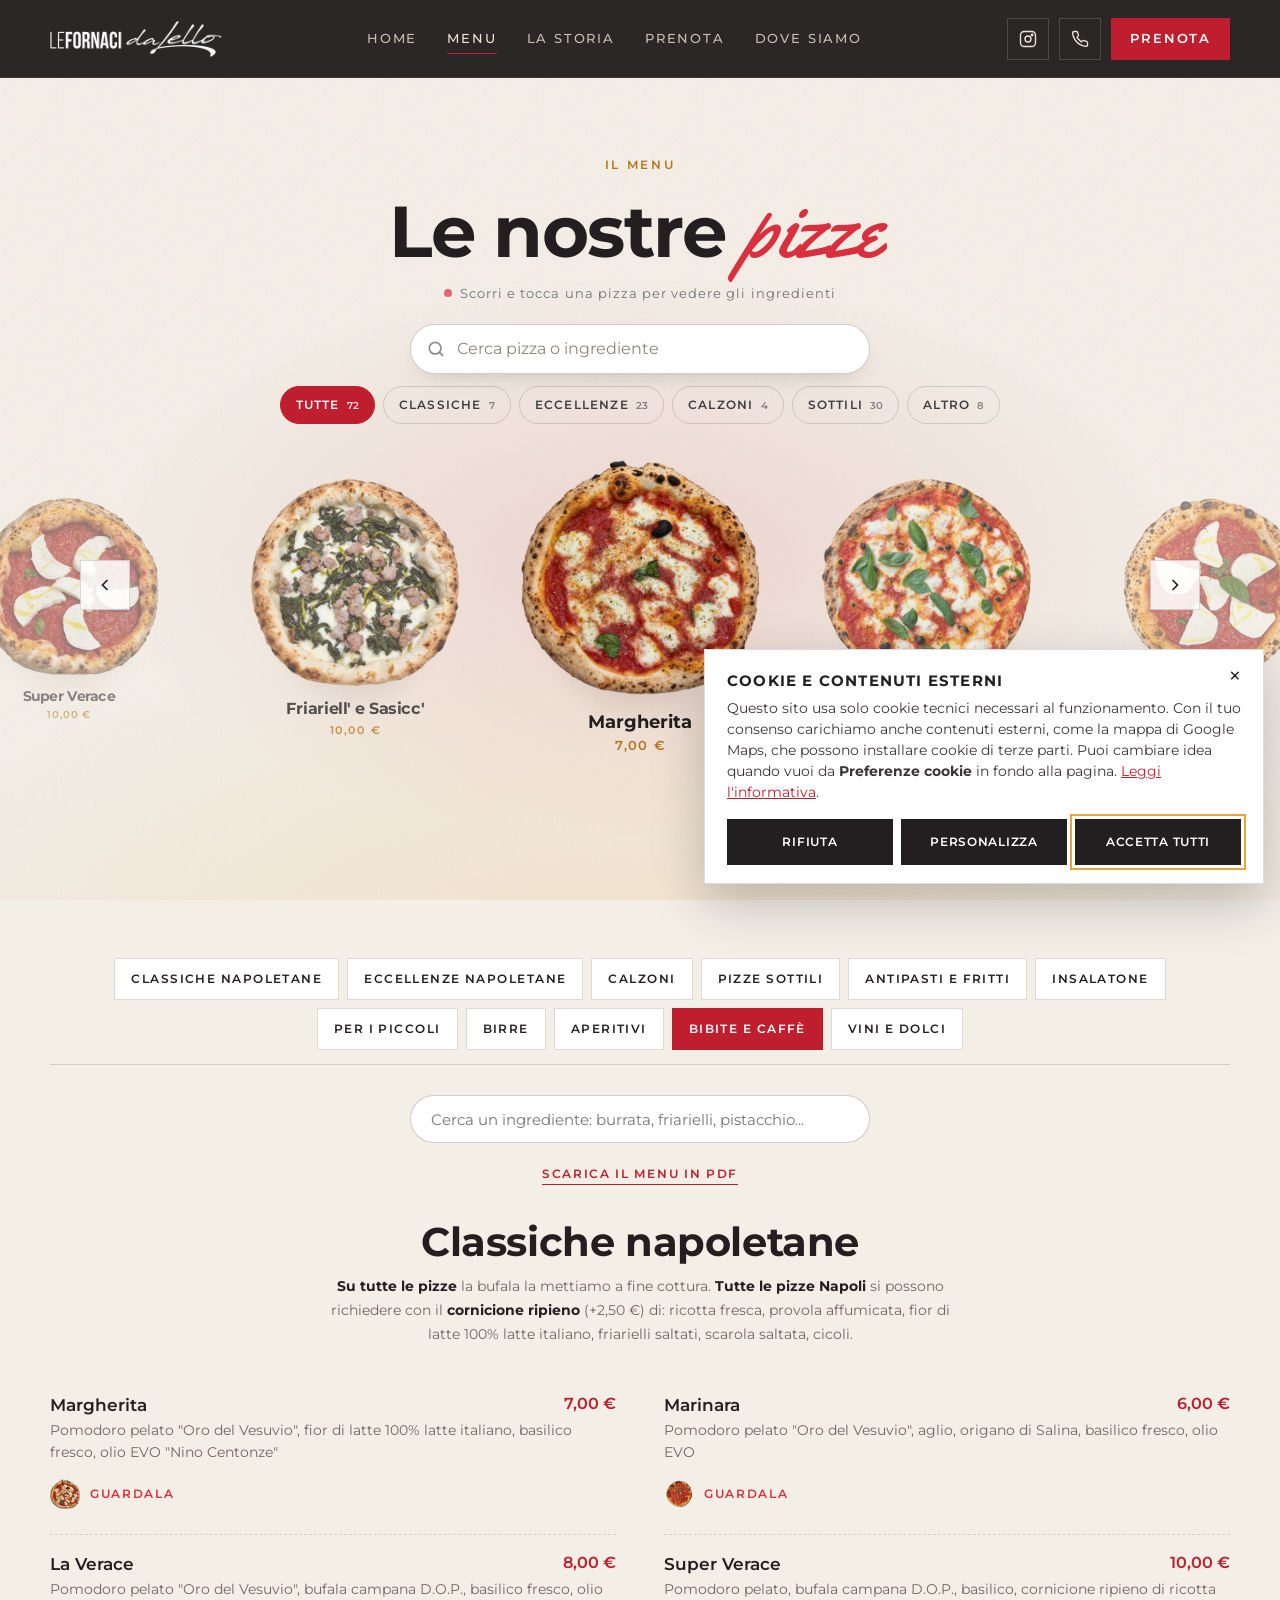
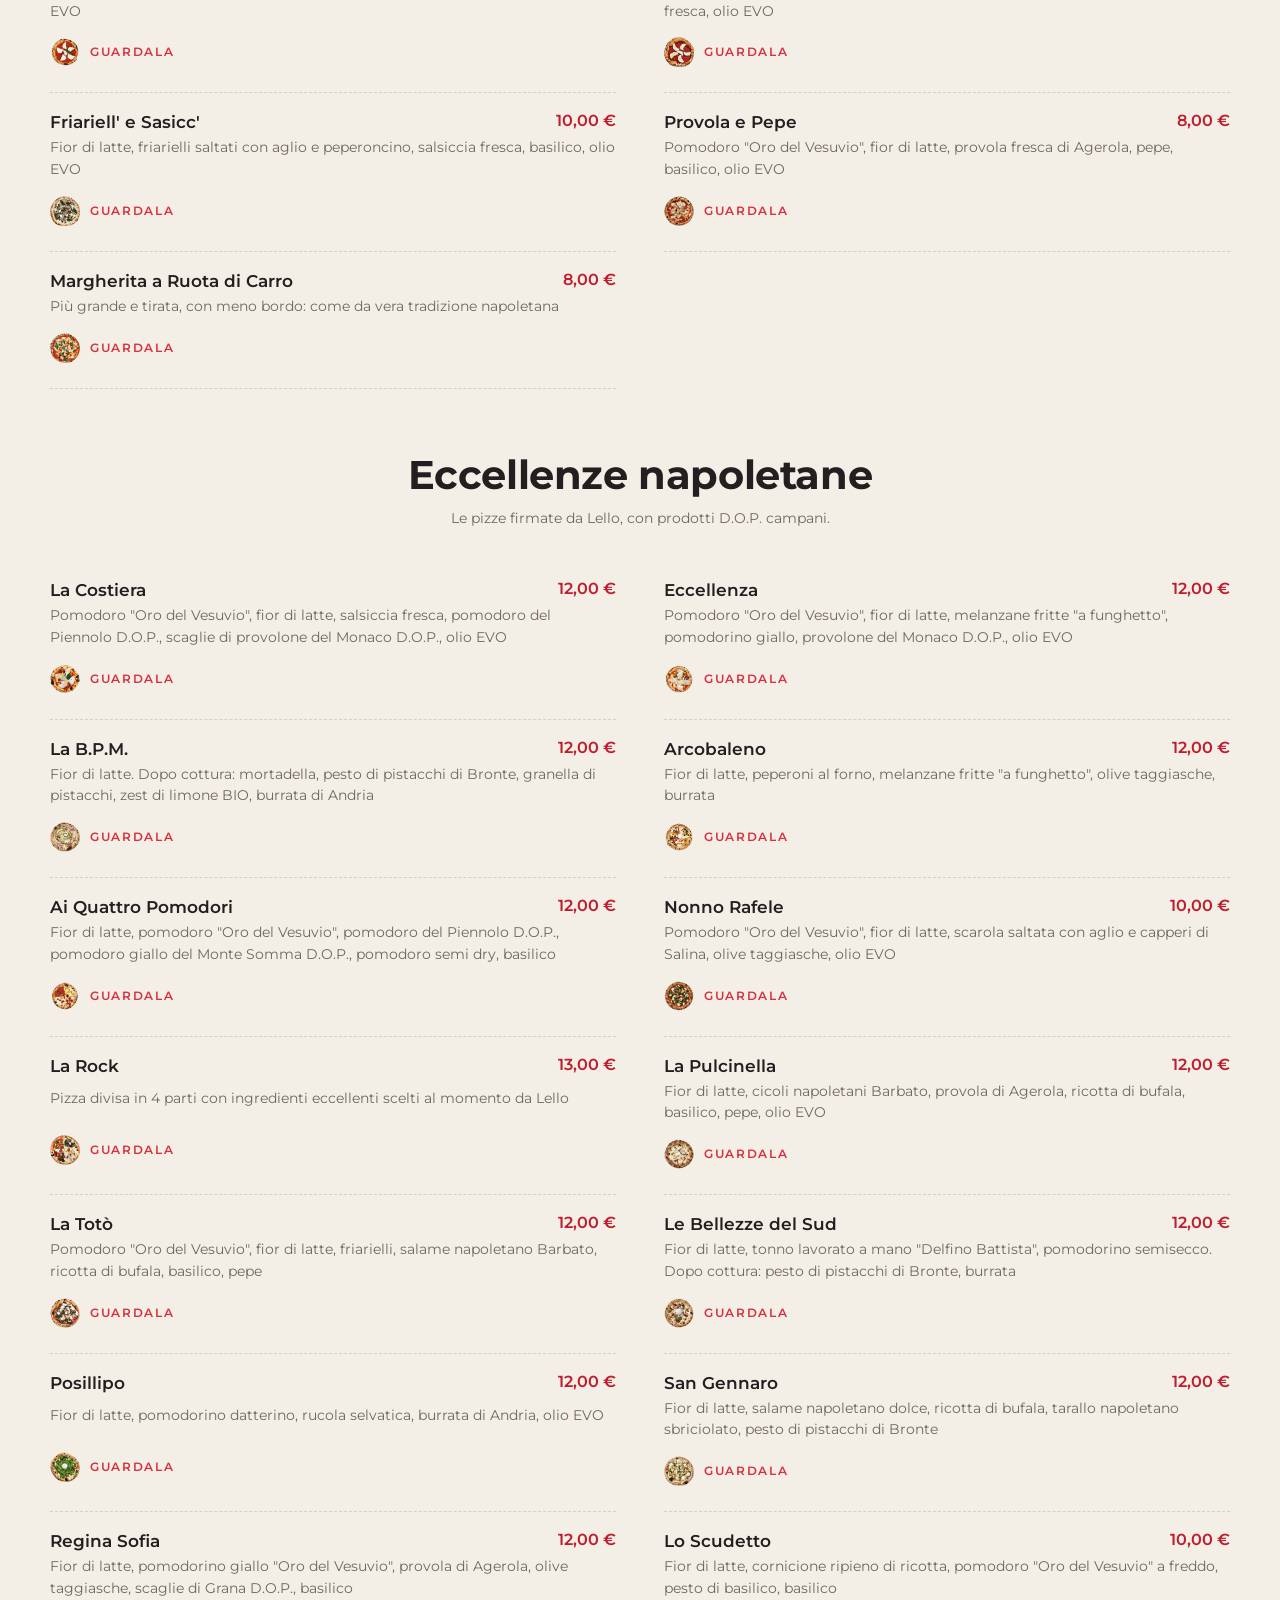
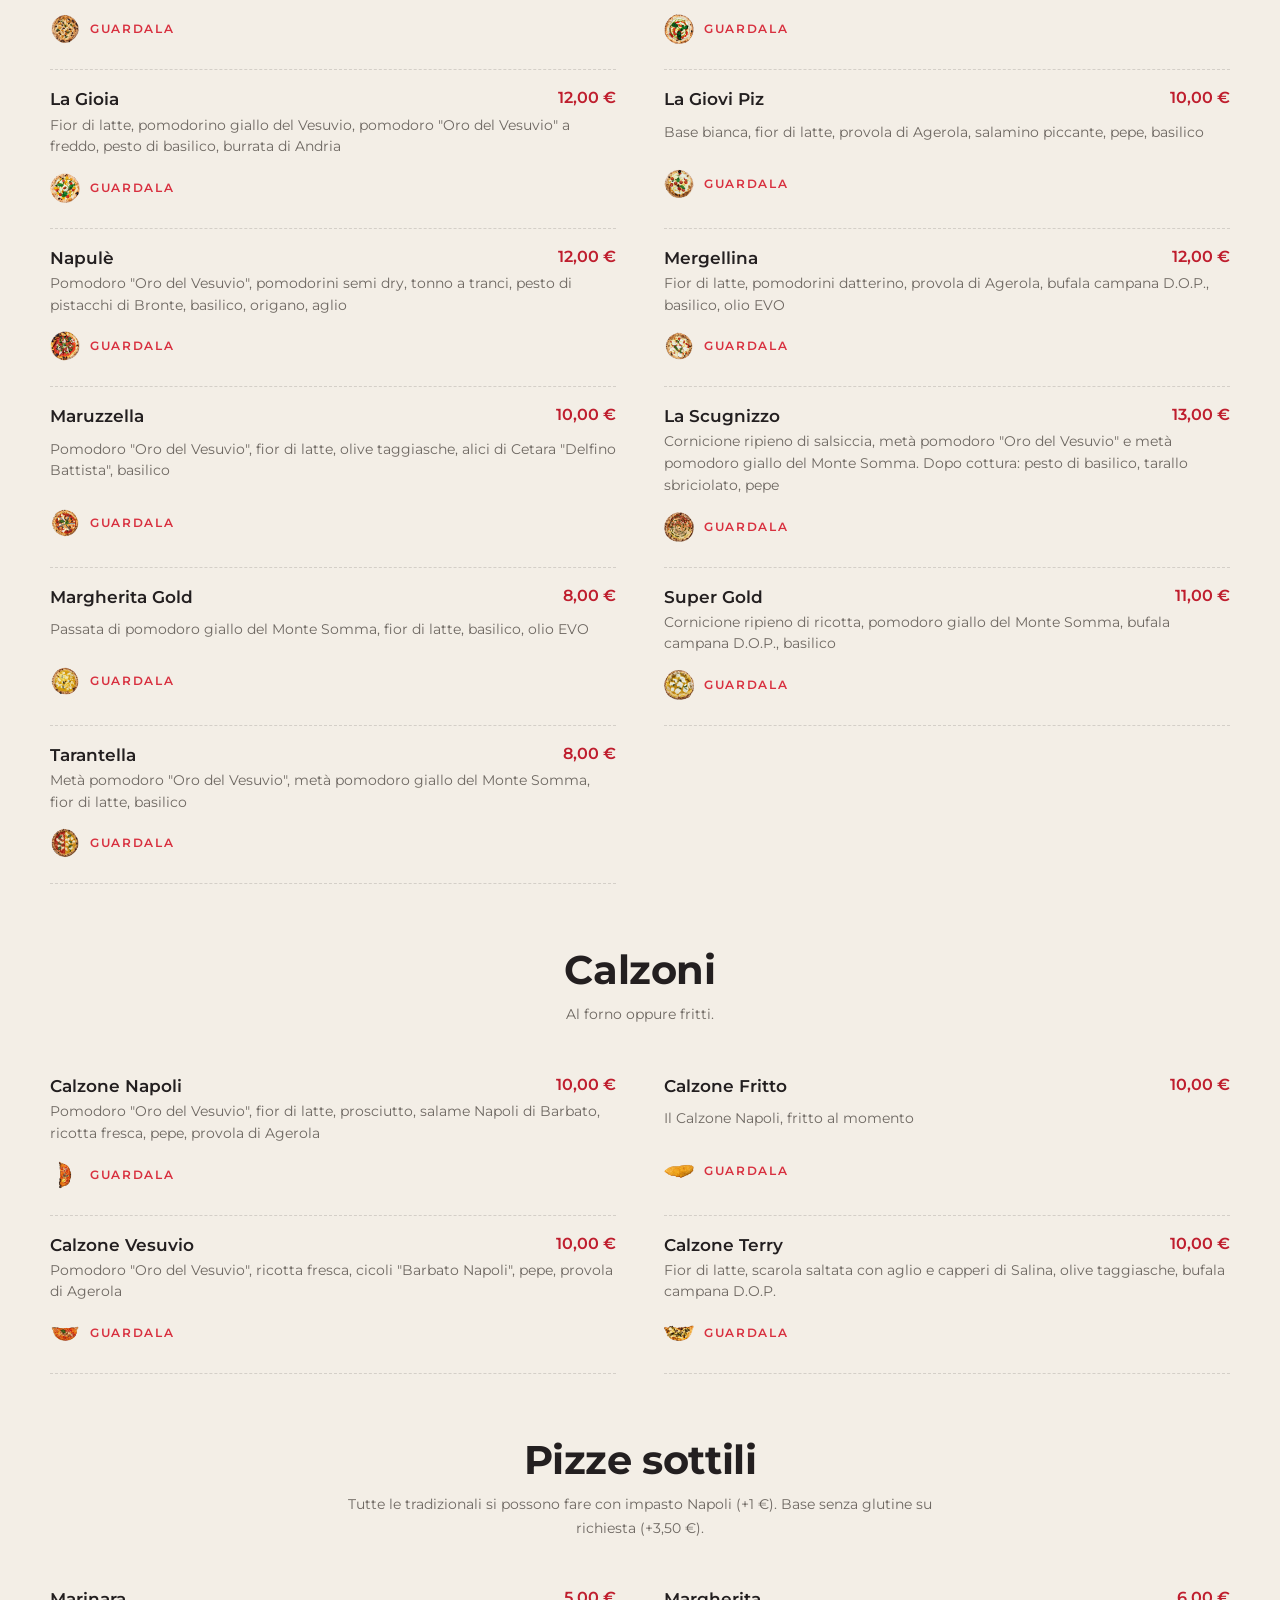
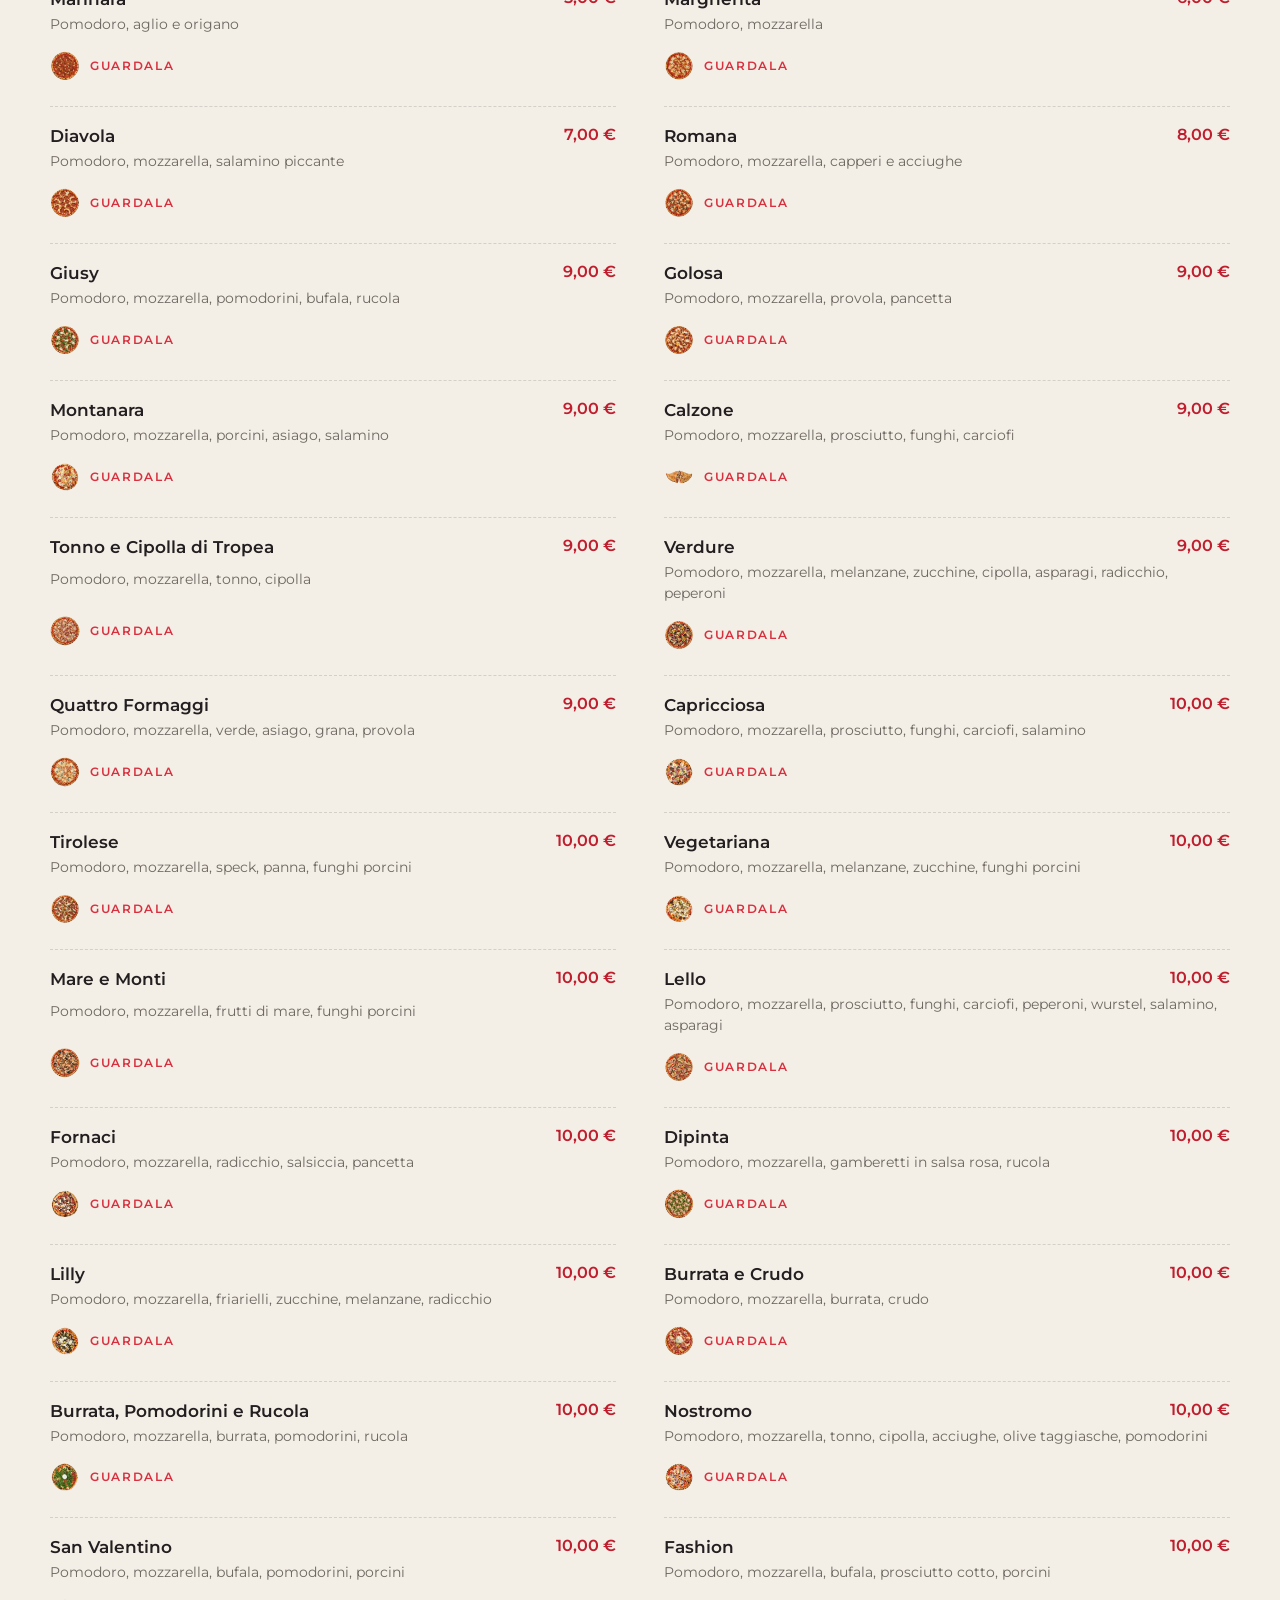
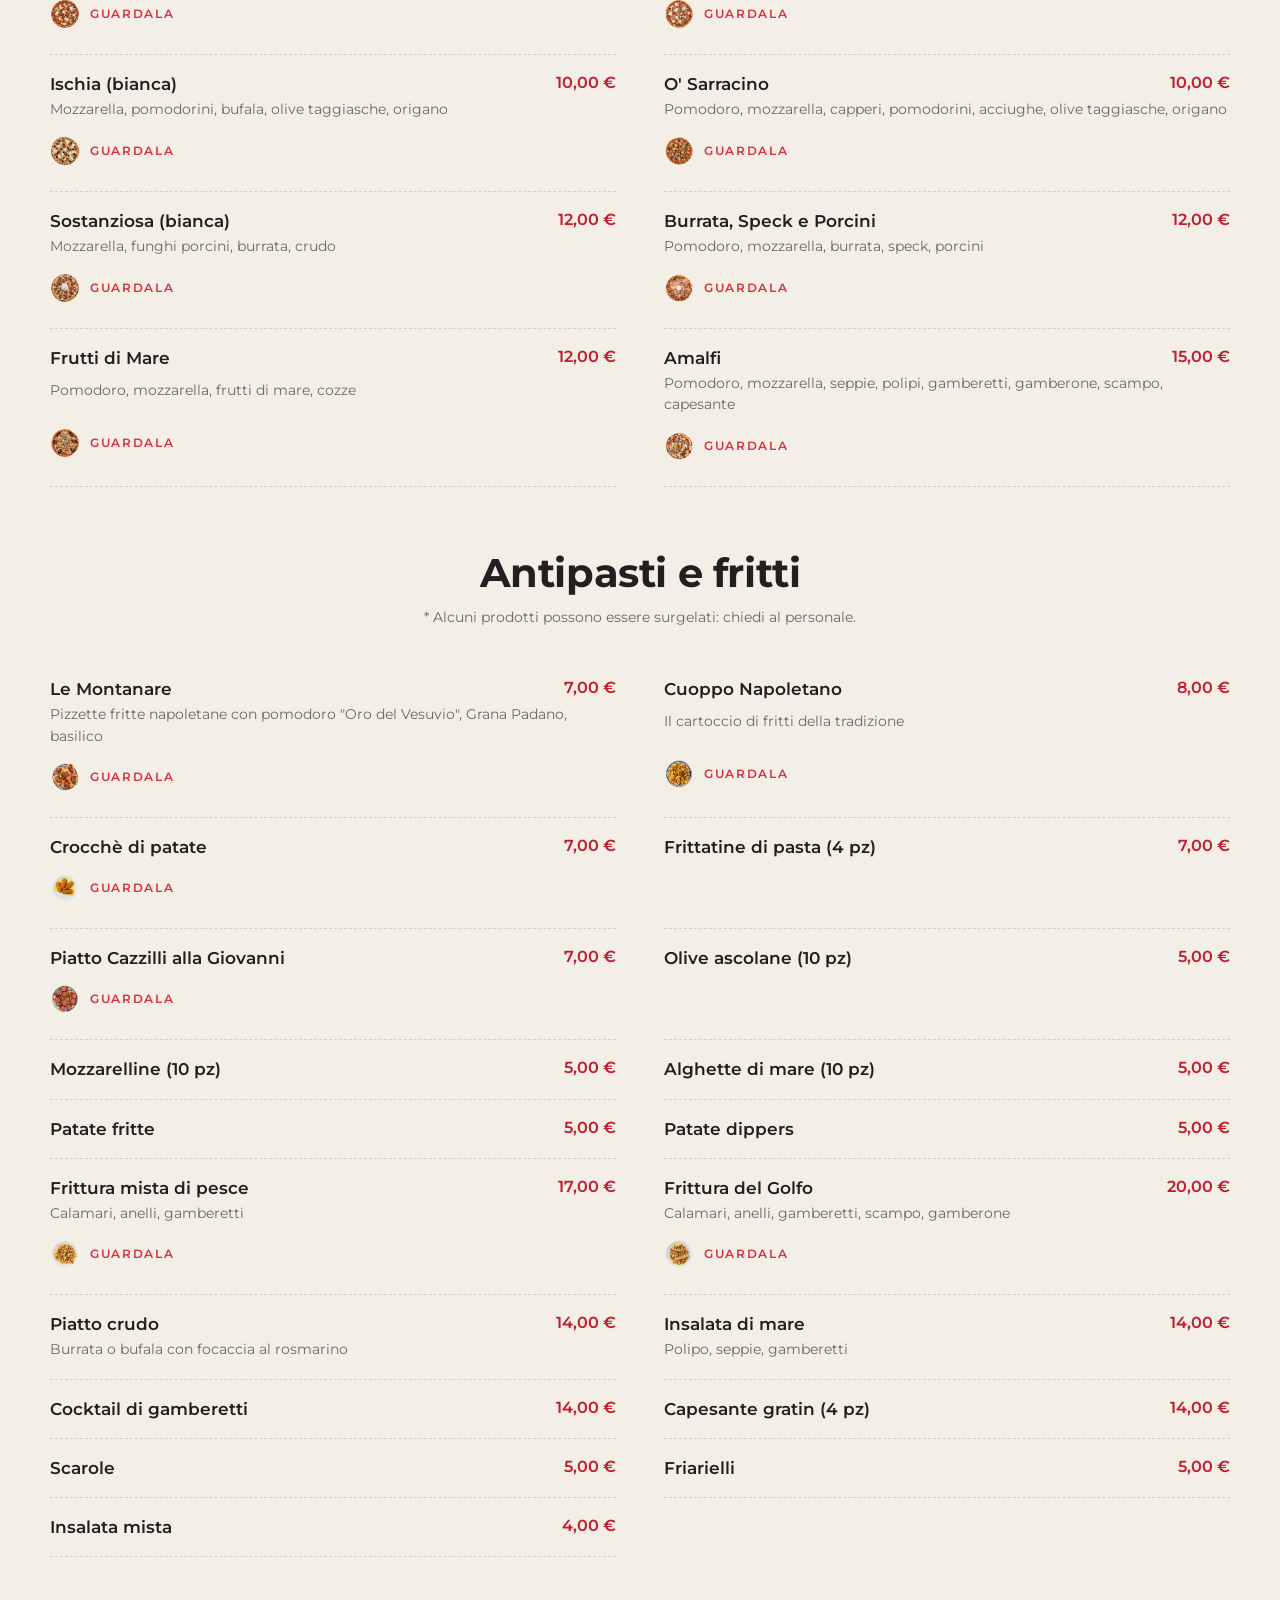
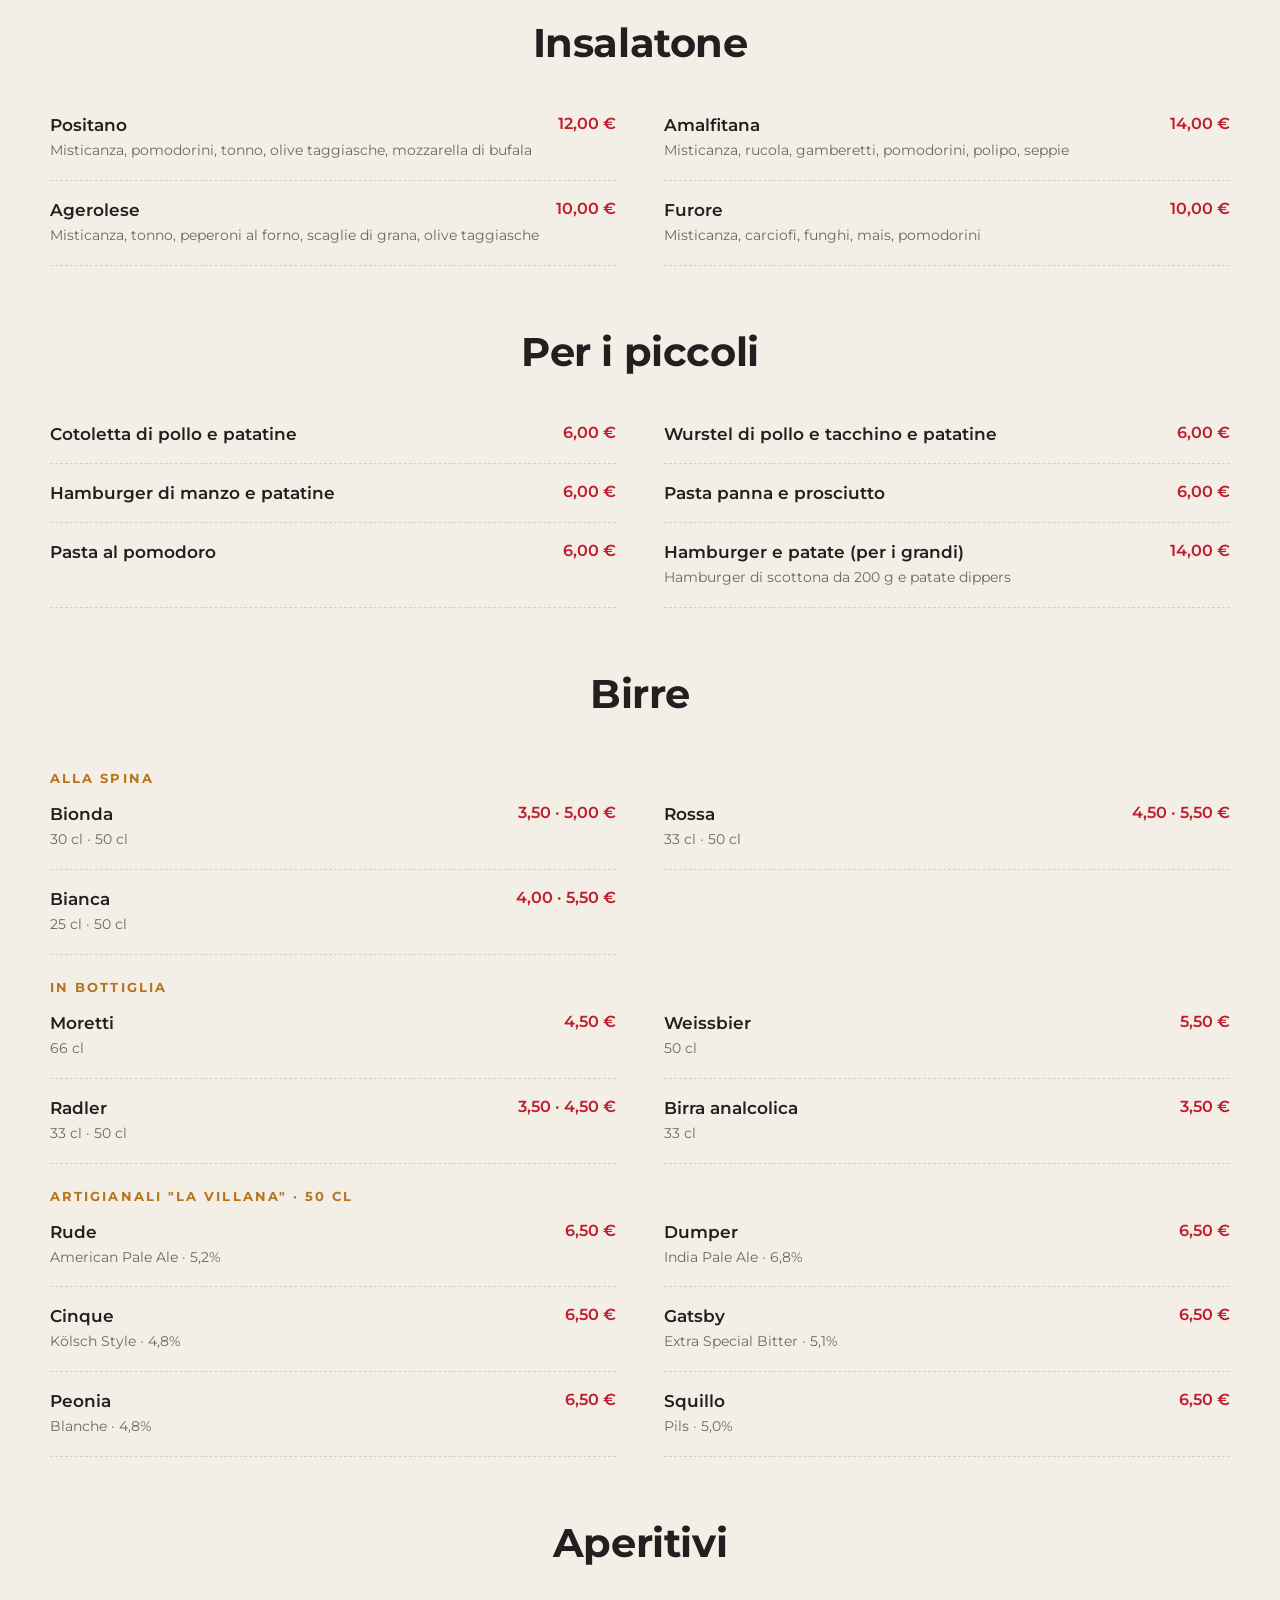
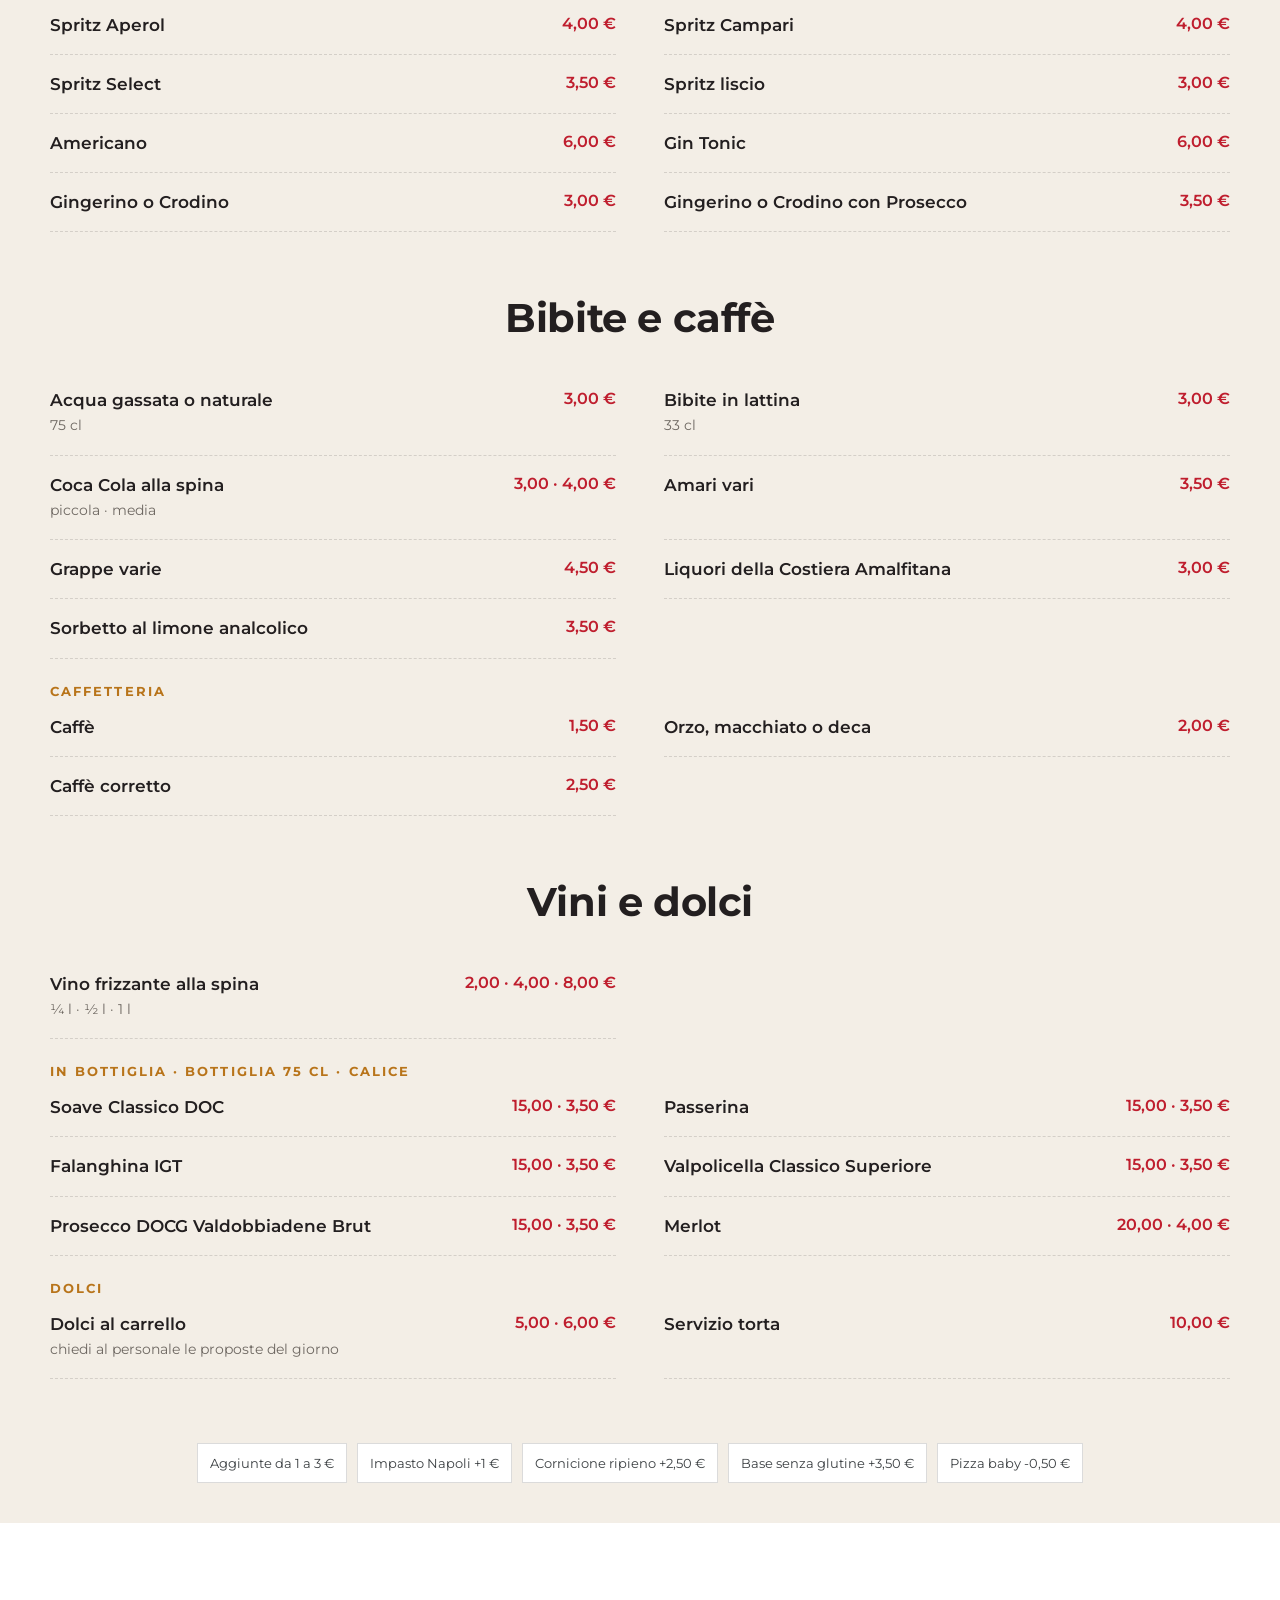
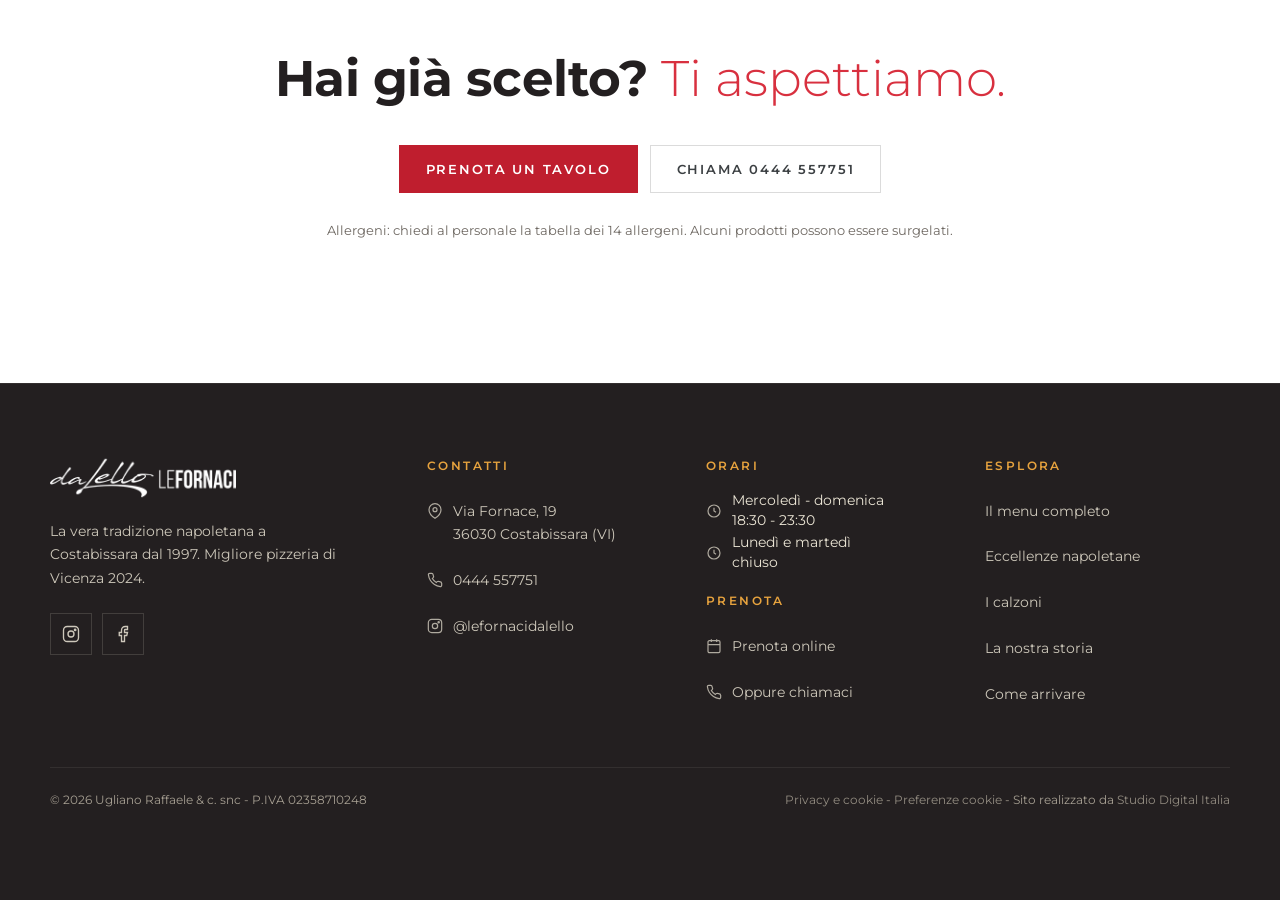
==== menu.html @ ffc65e83 "Pubblicazione sito Pizzeria da Lello Le Fornaci" ====
<!DOCTYPE html>
<html lang="it">
<head>
<meta charset="utf-8">
<meta name="viewport" content="width=device-width, initial-scale=1, viewport-fit=cover">
<title>Menu e prezzi | Pizzeria da Lello Le Fornaci, Costabissara (VI)</title>
<meta name="description" content="Il menu della Pizzeria da Lello Le Fornaci a Costabissara (Vicenza): pizze napoletane classiche ed eccellenze, calzoni, pizze sottili, fritti, insalatone e bevande, con prezzi e ingredienti.">
<meta name="robots" content="index, follow, max-image-preview:large">
<link rel="canonical" href="https://www.pizzeriadalello.it/menu.html">
<meta property="og:type" content="website">
<meta property="og:locale" content="it_IT">
<meta property="og:site_name" content="Pizzeria da Lello Le Fornaci">
<meta property="og:title" content="Il menu della Pizzeria da Lello Le Fornaci, Costabissara">
<meta property="og:description" content="Pizze napoletane classiche ed eccellenze, calzoni, pizze sottili, fritti napoletani e bevande, con prezzi e ingredienti.">
<meta property="og:url" content="https://www.pizzeriadalello.it/menu.html">
<meta property="og:image" content="https://www.pizzeriadalello.it/assets/img/sito/gallery-45.jpg">
<script type="application/ld+json">{"@context":"https://schema.org","@graph":[{"@type":"BreadcrumbList","itemListElement":[{"@type":"ListItem","position":1,"name":"Home","item":"https://www.pizzeriadalello.it/"},{"@type":"ListItem","position":2,"name":"Menu","item":"https://www.pizzeriadalello.it/menu.html"}]},{"@type":"Menu","@id":"https://www.pizzeriadalello.it/menu.html#menu","name":"Menu Pizzeria da Lello Le Fornaci","url":"https://www.pizzeriadalello.it/menu.html","inLanguage":"it-IT","isPartOf":{"@id":"https://www.pizzeriadalello.it/#sito"}}]}</script>
<meta name="theme-color" content="#231F20">
<link rel="icon" href="favicon.ico" sizes="any">
<link rel="icon" type="image/png" href="assets/img/icon-192.png">
<link rel="apple-touch-icon" href="apple-touch-icon.png">

<link rel="stylesheet" href="assets/fonts/google-fonts.css">
<link rel="stylesheet" href="assets/css/style.css">
</head>
<body data-page="menu">
<div id="site-header"></div>

<main id="main">
  <section class="hero menu-hero" aria-label="Le nostre pizze">
    <div class="hero-head">
      <span class="eyebrow">Il menu</span>
      <h1>Le nostre <em>pizze</em></h1>
      <span class="hint"><i></i>Scorri e tocca una pizza per vedere gli ingredienti</span>
    </div>
    <div class="wheel" data-wheel></div>
  </section>

  <section class="mu-wrap" id="menu" aria-label="Menu completo">
    <!-- Menu integrato nel sito (02/11/2026: tolta la versione "menu stampato", resta il PDF) -->
    <div id="menu-app"></div>
  </section>

  <section class="sec dark center">
    <div class="wrap">
      <h2 class="h2">Hai già scelto? <em>Ti aspettiamo.</em></h2>
      <div style="margin-top:28px;display:flex;gap:12px;justify-content:center;flex-wrap:wrap"><a class="btn btn-red" href="https://www.octotable.com/book/restaurant/420578/welcome" target="_blank" rel="noopener">Prenota un tavolo</a><a class="btn btn-ghost" href="tel:+390444557751">Chiama 0444 557751</a></div>
      <p style="margin-top:26px;font-size:13px;color:var(--grigio)">Allergeni: chiedi al personale la tabella dei 14 allergeni. Alcuni prodotti possono essere surgelati.</p>
    </div>
  </section>
</main>

<div id="site-footer"></div>
<script src="assets/js/menu-data.js"></script>
<script src="assets/js/pizza-wheel.js"></script>
<script src="assets/js/main.js"></script>
<script src="assets/js/consenso.js"></script>
</body>
</html>
---- assets/fonts/google-fonts.css ----
/* Google Fonts in locale (Montserrat, Yellowtail) - generato da porta_in_locale.py */
/* cyrillic-ext */
@font-face {
  font-family: 'Montserrat';
  font-style: italic;
  font-weight: 300;
  font-display: swap;
  src: url(gf/montserrat_v31_JTUFjIg1_i6t8kCHKm459Wx7xQYXK0vOoz6jq_p9WXV0poK5.woff2) format('woff2');
  unicode-range: U+0460-052F, U+1C80-1C8A, U+20B4, U+2DE0-2DFF, U+A640-A69F, U+FE2E-FE2F;
}
/* cyrillic */
@font-face {
  font-family: 'Montserrat';
  font-style: italic;
  font-weight: 300;
  font-display: swap;
  src: url(gf/montserrat_v31_JTUFjIg1_i6t8kCHKm459Wx7xQYXK0vOoz6jq_p9WXx0poK5.woff2) format('woff2');
  unicode-range: U+0301, U+0400-045F, U+0490-0491, U+04B0-04B1, U+2116;
}
/* vietnamese */
@font-face {
  font-family: 'Montserrat';
  font-style: italic;
  font-weight: 300;
  font-display: swap;
  src: url(gf/montserrat_v31_JTUFjIg1_i6t8kCHKm459Wx7xQYXK0vOoz6jq_p9WXd0poK5.woff2) format('woff2');
  unicode-range: U+0102-0103, U+0110-0111, U+0128-0129, U+0168-0169, U+01A0-01A1, U+01AF-01B0, U+0300-0301, U+0303-0304, U+0308-0309, U+0323, U+0329, U+1EA0-1EF9, U+20AB;
}
/* latin-ext */
@font-face {
  font-family: 'Montserrat';
  font-style: italic;
  font-weight: 300;
  font-display: swap;
  src: url(gf/montserrat_v31_JTUFjIg1_i6t8kCHKm459Wx7xQYXK0vOoz6jq_p9WXZ0poK5.woff2) format('woff2');
  unicode-range: U+0100-02BA, U+02BD-02C5, U+02C7-02CC, U+02CE-02D7, U+02DD-02FF, U+0304, U+0308, U+0329, U+1D00-1DBF, U+1E00-1E9F, U+1EF2-1EFF, U+2020, U+20A0-20AB, U+20AD-20C4, U+2113, U+2C60-2C7F, U+A720-A7FF;
}
/* latin */
@font-face {
  font-family: 'Montserrat';
  font-style: italic;
  font-weight: 300;
  font-display: swap;
  src: url(gf/montserrat_v31_JTUFjIg1_i6t8kCHKm459Wx7xQYXK0vOoz6jq_p9WXh0pg.woff2) format('woff2');
  unicode-range: U+0000-00FF, U+0131, U+0152-0153, U+02BB-02BC, U+02C6, U+02DA, U+02DC, U+0304, U+0308, U+0329, U+2000-206F, U+20AC, U+2122, U+2191, U+2193, U+2212, U+2215, U+FEFF, U+FFFD;
}
/* cyrillic-ext */
@font-face {
  font-family: 'Montserrat';
  font-style: normal;
  font-weight: 300;
  font-display: swap;
  src: url(gf/montserrat_v31_JTUSjIg1_i6t8kCHKm459WRhyzbi.woff2) format('woff2');
  unicode-range: U+0460-052F, U+1C80-1C8A, U+20B4, U+2DE0-2DFF, U+A640-A69F, U+FE2E-FE2F;
}
/* cyrillic */
@font-face {
  font-family: 'Montserrat';
  font-style: normal;
  font-weight: 300;
  font-display: swap;
  src: url(gf/montserrat_v31_JTUSjIg1_i6t8kCHKm459W1hyzbi.woff2) format('woff2');
  unicode-range: U+0301, U+0400-045F, U+0490-0491, U+04B0-04B1, U+2116;
}
/* vietnamese */
@font-face {
  font-family: 'Montserrat';
  font-style: normal;
  font-weight: 300;
  font-display: swap;
  src: url(gf/montserrat_v31_JTUSjIg1_i6t8kCHKm459WZhyzbi.woff2) format('woff2');
  unicode-range: U+0102-0103, U+0110-0111, U+0128-0129, U+0168-0169, U+01A0-01A1, U+01AF-01B0, U+0300-0301, U+0303-0304, U+0308-0309, U+0323, U+0329, U+1EA0-1EF9, U+20AB;
}
/* latin-ext */
@font-face {
  font-family: 'Montserrat';
  font-style: normal;
  font-weight: 300;
  font-display: swap;
  src: url(gf/montserrat_v31_JTUSjIg1_i6t8kCHKm459Wdhyzbi.woff2) format('woff2');
  unicode-range: U+0100-02BA, U+02BD-02C5, U+02C7-02CC, U+02CE-02D7, U+02DD-02FF, U+0304, U+0308, U+0329, U+1D00-1DBF, U+1E00-1E9F, U+1EF2-1EFF, U+2020, U+20A0-20AB, U+20AD-20C4, U+2113, U+2C60-2C7F, U+A720-A7FF;
}
/* latin */
@font-face {
  font-family: 'Montserrat';
  font-style: normal;
  font-weight: 300;
  font-display: swap;
  src: url(gf/montserrat_v31_JTUSjIg1_i6t8kCHKm459Wlhyw.woff2) format('woff2');
  unicode-range: U+0000-00FF, U+0131, U+0152-0153, U+02BB-02BC, U+02C6, U+02DA, U+02DC, U+0304, U+0308, U+0329, U+2000-206F, U+20AC, U+2122, U+2191, U+2193, U+2212, U+2215, U+FEFF, U+FFFD;
}
/* cyrillic-ext */
@font-face {
  font-family: 'Montserrat';
  font-style: normal;
  font-weight: 400;
  font-display: swap;
  src: url(gf/montserrat_v31_JTUSjIg1_i6t8kCHKm459WRhyzbi.woff2) format('woff2');
  unicode-range: U+0460-052F, U+1C80-1C8A, U+20B4, U+2DE0-2DFF, U+A640-A69F, U+FE2E-FE2F;
}
/* cyrillic */
@font-face {
  font-family: 'Montserrat';
  font-style: normal;
  font-weight: 400;
  font-display: swap;
  src: url(gf/montserrat_v31_JTUSjIg1_i6t8kCHKm459W1hyzbi.woff2) format('woff2');
  unicode-range: U+0301, U+0400-045F, U+0490-0491, U+04B0-04B1, U+2116;
}
/* vietnamese */
@font-face {
  font-family: 'Montserrat';
  font-style: normal;
  font-weight: 400;
  font-display: swap;
  src: url(gf/montserrat_v31_JTUSjIg1_i6t8kCHKm459WZhyzbi.woff2) format('woff2');
  unicode-range: U+0102-0103, U+0110-0111, U+0128-0129, U+0168-0169, U+01A0-01A1, U+01AF-01B0, U+0300-0301, U+0303-0304, U+0308-0309, U+0323, U+0329, U+1EA0-1EF9, U+20AB;
}
/* latin-ext */
@font-face {
  font-family: 'Montserrat';
  font-style: normal;
  font-weight: 400;
  font-display: swap;
  src: url(gf/montserrat_v31_JTUSjIg1_i6t8kCHKm459Wdhyzbi.woff2) format('woff2');
  unicode-range: U+0100-02BA, U+02BD-02C5, U+02C7-02CC, U+02CE-02D7, U+02DD-02FF, U+0304, U+0308, U+0329, U+1D00-1DBF, U+1E00-1E9F, U+1EF2-1EFF, U+2020, U+20A0-20AB, U+20AD-20C4, U+2113, U+2C60-2C7F, U+A720-A7FF;
}
/* latin */
@font-face {
  font-family: 'Montserrat';
  font-style: normal;
  font-weight: 400;
  font-display: swap;
  src: url(gf/montserrat_v31_JTUSjIg1_i6t8kCHKm459Wlhyw.woff2) format('woff2');
  unicode-range: U+0000-00FF, U+0131, U+0152-0153, U+02BB-02BC, U+02C6, U+02DA, U+02DC, U+0304, U+0308, U+0329, U+2000-206F, U+20AC, U+2122, U+2191, U+2193, U+2212, U+2215, U+FEFF, U+FFFD;
}
/* cyrillic-ext */
@font-face {
  font-family: 'Montserrat';
  font-style: normal;
  font-weight: 500;
  font-display: swap;
  src: url(gf/montserrat_v31_JTUSjIg1_i6t8kCHKm459WRhyzbi.woff2) format('woff2');
  unicode-range: U+0460-052F, U+1C80-1C8A, U+20B4, U+2DE0-2DFF, U+A640-A69F, U+FE2E-FE2F;
}
/* cyrillic */
@font-face {
  font-family: 'Montserrat';
  font-style: normal;
  font-weight: 500;
  font-display: swap;
  src: url(gf/montserrat_v31_JTUSjIg1_i6t8kCHKm459W1hyzbi.woff2) format('woff2');
  unicode-range: U+0301, U+0400-045F, U+0490-0491, U+04B0-04B1, U+2116;
}
/* vietnamese */
@font-face {
  font-family: 'Montserrat';
  font-style: normal;
  font-weight: 500;
  font-display: swap;
  src: url(gf/montserrat_v31_JTUSjIg1_i6t8kCHKm459WZhyzbi.woff2) format('woff2');
  unicode-range: U+0102-0103, U+0110-0111, U+0128-0129, U+0168-0169, U+01A0-01A1, U+01AF-01B0, U+0300-0301, U+0303-0304, U+0308-0309, U+0323, U+0329, U+1EA0-1EF9, U+20AB;
}
/* latin-ext */
@font-face {
  font-family: 'Montserrat';
  font-style: normal;
  font-weight: 500;
  font-display: swap;
  src: url(gf/montserrat_v31_JTUSjIg1_i6t8kCHKm459Wdhyzbi.woff2) format('woff2');
  unicode-range: U+0100-02BA, U+02BD-02C5, U+02C7-02CC, U+02CE-02D7, U+02DD-02FF, U+0304, U+0308, U+0329, U+1D00-1DBF, U+1E00-1E9F, U+1EF2-1EFF, U+2020, U+20A0-20AB, U+20AD-20C4, U+2113, U+2C60-2C7F, U+A720-A7FF;
}
/* latin */
@font-face {
  font-family: 'Montserrat';
  font-style: normal;
  font-weight: 500;
  font-display: swap;
  src: url(gf/montserrat_v31_JTUSjIg1_i6t8kCHKm459Wlhyw.woff2) format('woff2');
  unicode-range: U+0000-00FF, U+0131, U+0152-0153, U+02BB-02BC, U+02C6, U+02DA, U+02DC, U+0304, U+0308, U+0329, U+2000-206F, U+20AC, U+2122, U+2191, U+2193, U+2212, U+2215, U+FEFF, U+FFFD;
}
/* cyrillic-ext */
@font-face {
  font-family: 'Montserrat';
  font-style: normal;
  font-weight: 600;
  font-display: swap;
  src: url(gf/montserrat_v31_JTUSjIg1_i6t8kCHKm459WRhyzbi.woff2) format('woff2');
  unicode-range: U+0460-052F, U+1C80-1C8A, U+20B4, U+2DE0-2DFF, U+A640-A69F, U+FE2E-FE2F;
}
/* cyrillic */
@font-face {
  font-family: 'Montserrat';
  font-style: normal;
  font-weight: 600;
  font-display: swap;
  src: url(gf/montserrat_v31_JTUSjIg1_i6t8kCHKm459W1hyzbi.woff2) format('woff2');
  unicode-range: U+0301, U+0400-045F, U+0490-0491, U+04B0-04B1, U+2116;
}
/* vietnamese */
@font-face {
  font-family: 'Montserrat';
  font-style: normal;
  font-weight: 600;
  font-display: swap;
  src: url(gf/montserrat_v31_JTUSjIg1_i6t8kCHKm459WZhyzbi.woff2) format('woff2');
  unicode-range: U+0102-0103, U+0110-0111, U+0128-0129, U+0168-0169, U+01A0-01A1, U+01AF-01B0, U+0300-0301, U+0303-0304, U+0308-0309, U+0323, U+0329, U+1EA0-1EF9, U+20AB;
}
/* latin-ext */
@font-face {
  font-family: 'Montserrat';
  font-style: normal;
  font-weight: 600;
  font-display: swap;
  src: url(gf/montserrat_v31_JTUSjIg1_i6t8kCHKm459Wdhyzbi.woff2) format('woff2');
  unicode-range: U+0100-02BA, U+02BD-02C5, U+02C7-02CC, U+02CE-02D7, U+02DD-02FF, U+0304, U+0308, U+0329, U+1D00-1DBF, U+1E00-1E9F, U+1EF2-1EFF, U+2020, U+20A0-20AB, U+20AD-20C4, U+2113, U+2C60-2C7F, U+A720-A7FF;
}
/* latin */
@font-face {
  font-family: 'Montserrat';
  font-style: normal;
  font-weight: 600;
  font-display: swap;
  src: url(gf/montserrat_v31_JTUSjIg1_i6t8kCHKm459Wlhyw.woff2) format('woff2');
  unicode-range: U+0000-00FF, U+0131, U+0152-0153, U+02BB-02BC, U+02C6, U+02DA, U+02DC, U+0304, U+0308, U+0329, U+2000-206F, U+20AC, U+2122, U+2191, U+2193, U+2212, U+2215, U+FEFF, U+FFFD;
}
/* cyrillic-ext */
@font-face {
  font-family: 'Montserrat';
  font-style: normal;
  font-weight: 700;
  font-display: swap;
  src: url(gf/montserrat_v31_JTUSjIg1_i6t8kCHKm459WRhyzbi.woff2) format('woff2');
  unicode-range: U+0460-052F, U+1C80-1C8A, U+20B4, U+2DE0-2DFF, U+A640-A69F, U+FE2E-FE2F;
}
/* cyrillic */
@font-face {
  font-family: 'Montserrat';
  font-style: normal;
  font-weight: 700;
  font-display: swap;
  src: url(gf/montserrat_v31_JTUSjIg1_i6t8kCHKm459W1hyzbi.woff2) format('woff2');
  unicode-range: U+0301, U+0400-045F, U+0490-0491, U+04B0-04B1, U+2116;
}
/* vietnamese */
@font-face {
  font-family: 'Montserrat';
  font-style: normal;
  font-weight: 700;
  font-display: swap;
  src: url(gf/montserrat_v31_JTUSjIg1_i6t8kCHKm459WZhyzbi.woff2) format('woff2');
  unicode-range: U+0102-0103, U+0110-0111, U+0128-0129, U+0168-0169, U+01A0-01A1, U+01AF-01B0, U+0300-0301, U+0303-0304, U+0308-0309, U+0323, U+0329, U+1EA0-1EF9, U+20AB;
}
/* latin-ext */
@font-face {
  font-family: 'Montserrat';
  font-style: normal;
  font-weight: 700;
  font-display: swap;
  src: url(gf/montserrat_v31_JTUSjIg1_i6t8kCHKm459Wdhyzbi.woff2) format('woff2');
  unicode-range: U+0100-02BA, U+02BD-02C5, U+02C7-02CC, U+02CE-02D7, U+02DD-02FF, U+0304, U+0308, U+0329, U+1D00-1DBF, U+1E00-1E9F, U+1EF2-1EFF, U+2020, U+20A0-20AB, U+20AD-20C4, U+2113, U+2C60-2C7F, U+A720-A7FF;
}
/* latin */
@font-face {
  font-family: 'Montserrat';
  font-style: normal;
  font-weight: 700;
  font-display: swap;
  src: url(gf/montserrat_v31_JTUSjIg1_i6t8kCHKm459Wlhyw.woff2) format('woff2');
  unicode-range: U+0000-00FF, U+0131, U+0152-0153, U+02BB-02BC, U+02C6, U+02DA, U+02DC, U+0304, U+0308, U+0329, U+2000-206F, U+20AC, U+2122, U+2191, U+2193, U+2212, U+2215, U+FEFF, U+FFFD;
}
/* cyrillic-ext */
@font-face {
  font-family: 'Montserrat';
  font-style: normal;
  font-weight: 800;
  font-display: swap;
  src: url(gf/montserrat_v31_JTUSjIg1_i6t8kCHKm459WRhyzbi.woff2) format('woff2');
  unicode-range: U+0460-052F, U+1C80-1C8A, U+20B4, U+2DE0-2DFF, U+A640-A69F, U+FE2E-FE2F;
}
/* cyrillic */
@font-face {
  font-family: 'Montserrat';
  font-style: normal;
  font-weight: 800;
  font-display: swap;
  src: url(gf/montserrat_v31_JTUSjIg1_i6t8kCHKm459W1hyzbi.woff2) format('woff2');
  unicode-range: U+0301, U+0400-045F, U+0490-0491, U+04B0-04B1, U+2116;
}
/* vietnamese */
@font-face {
  font-family: 'Montserrat';
  font-style: normal;
  font-weight: 800;
  font-display: swap;
  src: url(gf/montserrat_v31_JTUSjIg1_i6t8kCHKm459WZhyzbi.woff2) format('woff2');
  unicode-range: U+0102-0103, U+0110-0111, U+0128-0129, U+0168-0169, U+01A0-01A1, U+01AF-01B0, U+0300-0301, U+0303-0304, U+0308-0309, U+0323, U+0329, U+1EA0-1EF9, U+20AB;
}
/* latin-ext */
@font-face {
  font-family: 'Montserrat';
  font-style: normal;
  font-weight: 800;
  font-display: swap;
  src: url(gf/montserrat_v31_JTUSjIg1_i6t8kCHKm459Wdhyzbi.woff2) format('woff2');
  unicode-range: U+0100-02BA, U+02BD-02C5, U+02C7-02CC, U+02CE-02D7, U+02DD-02FF, U+0304, U+0308, U+0329, U+1D00-1DBF, U+1E00-1E9F, U+1EF2-1EFF, U+2020, U+20A0-20AB, U+20AD-20C4, U+2113, U+2C60-2C7F, U+A720-A7FF;
}
/* latin */
@font-face {
  font-family: 'Montserrat';
  font-style: normal;
  font-weight: 800;
  font-display: swap;
  src: url(gf/montserrat_v31_JTUSjIg1_i6t8kCHKm459Wlhyw.woff2) format('woff2');
  unicode-range: U+0000-00FF, U+0131, U+0152-0153, U+02BB-02BC, U+02C6, U+02DA, U+02DC, U+0304, U+0308, U+0329, U+2000-206F, U+20AC, U+2122, U+2191, U+2193, U+2212, U+2215, U+FEFF, U+FFFD;
}
/* latin-ext */
@font-face {
  font-family: 'Yellowtail';
  font-style: normal;
  font-weight: 400;
  font-display: swap;
  src: url(gf/yellowtail_v25_OZpGg_pnoDtINPfRIlLohlXHwXD-.woff2) format('woff2');
  unicode-range: U+0100-02BA, U+02BD-02C5, U+02C7-02CC, U+02CE-02D7, U+02DD-02FF, U+0304, U+0308, U+0329, U+1D00-1DBF, U+1E00-1E9F, U+1EF2-1EFF, U+2020, U+20A0-20AB, U+20AD-20C4, U+2113, U+2C60-2C7F, U+A720-A7FF;
}
/* latin */
@font-face {
  font-family: 'Yellowtail';
  font-style: normal;
  font-weight: 400;
  font-display: swap;
  src: url(gf/yellowtail_v25_OZpGg_pnoDtINPfRIlLohlvHwQ.woff2) format('woff2');
  unicode-range: U+0000-00FF, U+0131, U+0152-0153, U+02BB-02BC, U+02C6, U+02DA, U+02DC, U+0304, U+0308, U+0329, U+2000-206F, U+20AC, U+2122, U+2191, U+2193, U+2212, U+2215, U+FEFF, U+FFFD;
}
---- assets/css/style.css ----
/* Pizzeria da Lello Le Fornaci - demo Studio Digital Italia
   Impianto ripreso da chillbarcelona.com (fondo nero, card bordate, bottoni squadrati),
   palette e font dal brand Lello (sito + Instagram). */
:root{
  --nero:#3A2F2B; --nero-2:#473A35; --nero-3:#54453F;
  --crema:#EBE5D5; --crema-2:#F5F0E4; --grigio:#A69F92;
  --rosso:#BF1E2E; --rosso-2:#D8303F; --basilico:#3D8B45; --oro:#E7A33E;
  --line:rgba(235,229,213,.24);
  --ff-t:'Poppins',system-ui,sans-serif; --ff-b:'Montserrat',system-ui,sans-serif; --ff-s:'Yellowtail',cursive;
  --hdr:78px;
}
*,*:before,*:after{box-sizing:border-box}
html{scroll-behavior:smooth;-webkit-text-size-adjust:100%}
body{margin:0;background:var(--nero);color:var(--crema);font:400 16px/1.7 var(--ff-b);overflow-x:hidden;-webkit-tap-highlight-color:transparent;text-rendering:optimizeLegibility}
html,body{overscroll-behavior-x:none}
img{max-width:100%;display:block}
a{color:inherit}
button{font:inherit;color:inherit;background:none;border:0;cursor:pointer}
.wrap{width:min(1180px,100% - 32px);margin-inline:auto}
.skip{position:absolute;left:-999px;top:8px;background:var(--rosso);color:#fff;padding:8px 14px;z-index:999}
.skip:focus{left:8px}
:focus-visible{outline:2px solid var(--oro);outline-offset:3px}

/* ---------- Tipografia ---------- */
h1,h2,h3{font-family:var(--ff-t);font-weight:700;line-height:1.12;margin:0;color:var(--crema-2)}
.h2{font-size:clamp(30px,4.2vw,50px);letter-spacing:-.01em}
.h2 em,h1 em{font:400 1.18em/1 var(--ff-s);color:var(--rosso-2);letter-spacing:0;padding-right:.08em}
.eyebrow{display:inline-block;font:600 12px/1 var(--ff-b);letter-spacing:.22em;text-transform:uppercase;color:var(--oro);margin-bottom:16px}
.lead{max-width:760px;margin-inline:auto;font-size:17px;color:var(--crema)}
.lead p{margin:0 0 16px}

/* ---------- Bottoni (squadrati come Chill) ---------- */
.btn{display:inline-flex;align-items:center;justify-content:center;gap:10px;min-height:48px;padding:12px 26px;border-radius:0;font:600 13px/1 var(--ff-b);letter-spacing:.14em;text-transform:uppercase;text-decoration:none;transition:background .2s,color .2s,border-color .2s,transform .2s;border:1px solid transparent;cursor:pointer}
.btn-red{background:var(--rosso);color:#fff}
.btn-red:hover{background:var(--rosso-2)}
.btn-ghost{border-color:var(--line);color:var(--crema)}
.btn-ghost:hover{border-color:var(--crema)}
.btn-cream{background:var(--crema);color:var(--nero)}
.btn-cream:hover{background:#fff}

/* ---------- Header ---------- */
.hdr{position:fixed;inset:0 0 auto;height:var(--hdr);z-index:60;background:rgba(23,20,21,.94);backdrop-filter:blur(8px);-webkit-backdrop-filter:blur(8px);border-bottom:1px solid rgba(235,229,213,.08)}
.hdr .wrap{height:100%;display:flex;align-items:center;justify-content:space-between;gap:20px}
.hdr-logo{display:flex;align-items:center;min-height:44px}
.hdr-logo img{height:44px;width:auto}
.nav{display:flex;gap:30px}
.nav a{text-decoration:none;font:500 13px/1 var(--ff-b);letter-spacing:.14em;text-transform:uppercase;opacity:.8;padding:8px 0;border-bottom:1px solid transparent}
.nav a:hover,.nav a[aria-current]{opacity:1;border-color:var(--rosso)}
.hdr-cta{display:flex;align-items:center;gap:10px}
.hdr-cta .btn{min-height:42px;padding:10px 18px}
.ico-btn{width:42px;height:42px;display:inline-grid;place-items:center;border:1px solid var(--line);color:var(--crema);text-decoration:none}
.ico-btn svg{width:18px;height:18px}
.burger{display:none;width:42px;height:42px;position:relative}
.burger span{position:absolute;left:10px;right:10px;height:2px;background:var(--crema);transition:.25s}
.burger span:nth-child(1){top:14px}.burger span:nth-child(2){top:20px}.burger span:nth-child(3){top:26px}
.nav-open .burger span:nth-child(1){top:20px;transform:rotate(45deg)}
.nav-open .burger span:nth-child(2){opacity:0}
.nav-open .burger span:nth-child(3){top:20px;transform:rotate(-45deg)}

/* ---------- Sezioni ---------- */
.sec{padding:clamp(72px,10vw,130px) 0;position:relative}
.center{text-align:center}
.dark{background:var(--nero-2)}
.sec .btn{margin-top:10px}

/* ---------- HERO con la ruota delle pizze ---------- */
.hero{min-height:100vh;min-height:100svh;padding:calc(var(--hdr) + 34px) 0 40px;display:flex;flex-direction:column;justify-content:center;position:relative;overflow:hidden;
  background:radial-gradient(ellipse 60% 45% at 50% 62%,rgba(191,30,46,.28),transparent 70%),radial-gradient(ellipse 90% 60% at 50% 110%,rgba(231,163,62,.16),transparent 70%),var(--nero)}
.hero:before{content:"";position:absolute;inset:0;background:url("data:image/svg+xml,%3Csvg xmlns='http://www.w3.org/2000/svg' width='160' height='160'%3E%3Cfilter id='n'%3E%3CfeTurbulence baseFrequency='.9' numOctaves='2'/%3E%3C/filter%3E%3Crect width='160' height='160' filter='url(%23n)' opacity='.05'/%3E%3C/svg%3E");pointer-events:none}
.hero-head{text-align:center;position:relative;z-index:2;transition:opacity .5s,transform .5s}
.hero-head h1{font-size:clamp(36px,5.6vw,72px);letter-spacing:-.02em}
.hero-head p{margin:14px auto 0;max-width:560px;color:var(--grigio);font-size:15px}
.hero-head .hint{display:inline-flex;align-items:center;gap:8px;margin-top:10px;font-size:13px;letter-spacing:.08em;color:var(--crema);opacity:.7}
.hero-head .hint i{width:8px;height:8px;border-radius:50%;background:var(--rosso-2);animation:pulse 1.8s infinite}
@keyframes pulse{0%{box-shadow:0 0 0 0 rgba(216,48,63,.7)}100%{box-shadow:0 0 0 12px rgba(216,48,63,0)}}
.down{position:absolute;left:50%;bottom:10px;transform:translateX(-50%);width:44px;height:44px;padding:5px;color:var(--crema);opacity:.6;z-index:3}
.down svg{width:100%;height:100%;fill:none;stroke:currentColor;stroke-width:1.5}
.is-open ~ .down,.wheel.is-open ~ .down{opacity:0}

/* ---------- Ruota ---------- */
.wheel{position:static;z-index:2;margin-top:18px}
.wh-rail{z-index:2}
.wh-rail{position:relative;transition:opacity .45s,transform .6s cubic-bezier(.2,.8,.2,1)}
.wh-track{display:flex;gap:clamp(8px,2vw,28px);overflow-x:auto;scroll-snap-type:x mandatory;scrollbar-width:none;padding:26px calc(50% - 130px) 12px;cursor:grab;user-select:none;-webkit-user-select:none}
.wh-track::-webkit-scrollbar{display:none}
.wh-track.grab{cursor:grabbing;scroll-snap-type:none}
.pz{--f:0;flex:0 0 auto;width:260px;scroll-snap-align:center;display:flex;flex-direction:column;align-items:center;gap:6px;padding:0;text-align:center;
  transform:scale(calc(.72 + var(--f)*.28));opacity:calc(.45 + var(--f)*.55);transition:transform .25s ease-out,opacity .25s}
.pz-disc{width:240px;height:240px;display:block;position:relative;border-radius:50%}
.pz-disc:after{content:"";position:absolute;inset:8% 6% -6%;border-radius:50%;background:radial-gradient(closest-side,rgba(0,0,0,.55),transparent);z-index:-1;filter:blur(6px);transform:translateY(8%)}
.pz-spin{display:block;width:100%;height:100%;animation:spin 38s linear infinite}
.pz-spin img{width:100%;height:100%;object-fit:contain;pointer-events:none}
@media (hover:hover){.pz:hover .pz-spin{animation-duration:9s}}
.pz{touch-action:pan-x pan-y}
.pz b{font:700 18px/1.2 var(--ff-t);color:var(--crema-2);margin-top:10px}
.tbc{display:block;font:italic 500 12px/1.3 var(--ff-b);color:var(--oro);opacity:.85;letter-spacing:.02em;margin:2px 0 4px}
.wh-price.na{font-size:18px;font-weight:600}
.wh-tbc{font-size:13px;margin:-4px 0 12px}
.pz small{font:600 13px/1 var(--ff-b);letter-spacing:.1em;color:var(--oro)}
@keyframes spin{to{transform:rotate(360deg)}}
.wh-arrow{position:absolute;top:130px;z-index:3;width:50px;height:50px;border:1px solid var(--line);background:rgba(58,47,43,.7);display:grid;place-items:center;transition:border-color .2s,background .2s}
.wh-arrow:hover{border-color:var(--crema);background:var(--rosso)}
.wh-arrow svg,.wh-nav svg{width:20px;height:20px;fill:none;stroke:currentColor;stroke-width:2}
.wh-arrow.prev{left:max(16px,calc(50% - 560px))}.wh-arrow.next{right:max(16px,calc(50% - 560px))}

/* stage: pizza a sinistra, ingredienti a destra */
.wh-stage{position:absolute;z-index:3;inset:calc(var(--hdr) + 16px) 0 84px 0;display:grid;grid-template-columns:1fr 1fr;align-items:center;gap:clamp(20px,4vw,70px);width:min(1180px,100% - 32px);margin-inline:auto;
  pointer-events:none;visibility:hidden}
.wheel.is-open .wh-rail{opacity:0;transform:translateY(40px) scale(.96);pointer-events:none}
.wheel.is-open .wh-stage{pointer-events:auto;visibility:visible}
.hero:has(.wheel.is-open) .hero-head{opacity:0;transform:translateY(-20px);pointer-events:none}
.hero:has(.wheel.is-open) .down{opacity:0}
.wh-left{position:relative;display:grid;place-items:center;height:100%;min-height:0}
.wh-glow{position:absolute;inset:0;margin:auto;width:min(100%,640px);aspect-ratio:1;border-radius:50%;background:radial-gradient(closest-side,rgba(231,120,40,.38),rgba(191,30,46,.18) 55%,transparent 75%);animation:fire 3.2s ease-in-out infinite alternate;opacity:0;transition:opacity .6s .3s}
.wheel.is-open .wh-glow{opacity:1}
@keyframes fire{0%{transform:scale(.96);filter:blur(4px)}100%{transform:scale(1.05);filter:blur(10px)}}
.wh-move{width:min(100%,560px,calc(100vh - var(--hdr) - 130px));width:min(100%,560px,calc(100svh - var(--hdr) - 130px));aspect-ratio:1;position:relative;will-change:transform}
.wh-spin{width:100%;height:100%;animation:spin 30s linear infinite}
.wh-img{width:100%;height:100%;object-fit:contain;filter:drop-shadow(0 30px 40px rgba(0,0,0,.6))}
.wh-right{opacity:0;transform:translateX(30px);transition:opacity .5s .35s,transform .7s .35s cubic-bezier(.2,.8,.2,1)}
.wheel.is-open .wh-right{opacity:1;transform:none}
.wheel.is-closing .wh-right{opacity:0;transition-delay:0s}
.wh-cat{font:600 12px/1 var(--ff-b);letter-spacing:.22em;text-transform:uppercase;color:var(--oro)}
.wh-name{font:400 clamp(42px,4.8vw,72px)/1.05 var(--ff-s);color:var(--crema-2);margin:12px 0 8px}
.wh-frase{margin:0 0 18px;color:var(--grigio);max-width:440px}
.wh-ing{list-style:none;margin:0;padding:0;display:grid;grid-template-columns:1fr 1fr;gap:8px 10px}
.wh-ing li{display:grid;grid-template-columns:auto 1fr;column-gap:12px;align-items:center;padding:9px 12px;border:1px solid var(--line);background:rgba(84,69,63,.55);
  opacity:0;transform:translateX(-140px) scale(.6);transition:opacity .45s,transform .7s cubic-bezier(.18,.9,.25,1.15);transition-delay:calc(var(--k)*85ms + .45s)}
.wh-ing.in li{opacity:1;transform:none}
.wh-ing .dot{grid-row:span 2;width:10px;height:10px;border-radius:50%;background:var(--rosso-2);box-shadow:0 0 0 4px rgba(191,30,46,.18)}
.wh-ing li:nth-child(3n+2) .dot{background:var(--basilico);box-shadow:0 0 0 4px rgba(61,139,69,.2)}
.wh-ing li:nth-child(3n+3) .dot{background:var(--crema);box-shadow:0 0 0 4px rgba(235,229,213,.14)}
.wh-ing b{font:600 15px/1.25 var(--ff-t);color:var(--crema-2)}
.wh-ing small{font-size:12px;color:var(--grigio);line-height:1.3}
.wh-foot{display:flex;align-items:center;gap:22px;margin-top:20px;flex-wrap:wrap}
.wh-price{font:700 34px/1 var(--ff-t);color:var(--oro)}
.wh-nav{position:absolute;left:0;right:0;bottom:-70px;display:flex;align-items:center;justify-content:space-between;opacity:0;transition:opacity .4s .6s}
.wheel.is-open .wh-nav{opacity:1}
.wh-back{display:inline-flex;align-items:center;gap:8px;font:600 12px/1 var(--ff-b);letter-spacing:.16em;text-transform:uppercase;padding:12px 16px;border:1px solid var(--line)}
.wh-back:hover{border-color:var(--crema)}
.wh-count{font:500 13px/1 var(--ff-b);letter-spacing:.2em;color:var(--grigio)}
.wh-pn{display:flex;gap:8px}
.wh-pn button{width:46px;height:46px;border:1px solid var(--line);display:grid;place-items:center}
.wh-pn button:hover{background:var(--rosso);border-color:var(--rosso)}
.wh-stage.is-calzone .wh-move{width:min(100%,560px)}

/* ---------- Intro / storia ---------- */
.intro .sign{font:400 38px/1 var(--ff-s);color:var(--rosso-2);margin-top:6px}
.award{display:grid;grid-template-columns:auto 1fr auto;gap:28px;align-items:center;max-width:980px;margin:56px auto 0;padding:26px 30px;border:1px solid var(--line);text-align:left;background:var(--nero-2)}
.award .medal{width:74px;height:74px;border-radius:50%;display:grid;place-items:center;background:radial-gradient(circle at 35% 30%,#F6CF7A,#C98A22);color:var(--nero);font:800 13px/1.05 var(--ff-t);text-align:center;letter-spacing:.02em}
.award h3{font-size:20px}
.award p{margin:4px 0 0;color:var(--grigio);font-size:14px}

/* ---------- Card (griglia 3x2 come Chill) ---------- */
.cards{display:grid;grid-template-columns:repeat(3,1fr);gap:24px;margin-top:54px;text-align:center}
.card{display:flex;flex-direction:column;border:1px solid rgba(235,229,213,.28);background:var(--nero);text-decoration:none;transition:border-color .25s,transform .25s}
.card:hover{border-color:var(--rosso-2);transform:translateY(-4px)}
.card figure{margin:0;aspect-ratio:4/3;overflow:hidden}
.card img{width:100%;height:100%;object-fit:cover;transition:transform .6s}
.card:hover img{transform:scale(1.05)}
.card-b{padding:22px 22px 26px}
.cards-hint{display:none;margin-top:14px;font-size:12px;letter-spacing:.14em;text-transform:uppercase;color:var(--grigio)}
.card h3{font:400 30px/1.1 var(--ff-s);color:var(--rosso-2);margin-bottom:10px}
.card p{margin:0;font-size:14px;line-height:1.65;color:var(--crema)}

/* ---------- Strip foto ---------- */
.strip{display:grid;grid-template-columns:repeat(4,1fr);gap:12px;margin-top:48px}
.strip img{width:100%;aspect-ratio:1;object-fit:cover;filter:saturate(.95)}
.strip a{overflow:hidden;display:block}
.strip a:hover img{transform:scale(1.04);transition:transform .5s}

/* ---------- Form (come Chill: campi bordati su nero) ---------- */
.form{display:grid;grid-template-columns:1fr 1fr;gap:16px;margin-top:40px;text-align:left}
.form .full{grid-column:1/-1}
.form label{display:block;font:600 12px/1 var(--ff-b);letter-spacing:.18em;text-transform:uppercase;color:var(--grigio);margin-bottom:8px}
.form input,.form select,.form textarea{width:100%;min-height:50px;padding:12px 14px;background:transparent;border:1px solid rgba(235,229,213,.4);border-radius:0;color:var(--crema);font:400 15px var(--ff-b)}
.form select option{background:var(--nero)}
.form textarea{min-height:110px;resize:vertical}
.form input:focus,.form select:focus,.form textarea:focus{outline:none;border-color:var(--oro)}
.form .priv{display:flex;gap:10px;align-items:flex-start;font-size:13px;color:var(--grigio);text-transform:none;letter-spacing:0;font-weight:400}
.form .priv input{width:18px;min-height:18px;margin-top:2px;accent-color:var(--rosso)}
.form .actions{display:flex;gap:12px;justify-content:center;flex-wrap:wrap;margin-top:6px}
.form-ok{display:none;margin-top:26px;padding:24px;border:1px solid var(--oro)}
.form-ok.show{display:block}
.book-cta{display:flex;gap:12px;justify-content:center;flex-wrap:wrap;margin-top:34px}
.alt-book{margin-top:22px;font-size:14px;color:var(--grigio)}
.alt-book a{color:var(--oro);display:inline-block;padding:10px 0}

/* ---------- Mappa ---------- */
.map{margin-top:40px;border:1px solid var(--line);height:clamp(300px,38vw,460px)}
.map iframe{width:100%;height:100%;border:0;filter:grayscale(.6) invert(.9) hue-rotate(180deg) contrast(.9)}

/* ---------- Menu completo ---------- */
.menu-hero{padding-bottom:70px}
.mtabs{display:flex;gap:8px;flex-wrap:wrap;justify-content:center;position:sticky;top:var(--hdr);z-index:20;background:rgba(58,47,43,.95);padding:14px 0;margin-bottom:40px;border-bottom:1px solid var(--line)}
.mtabs button{min-height:42px;padding:10px 16px;border:1px solid var(--line);font:600 12px/1 var(--ff-b);letter-spacing:.12em;text-transform:uppercase;white-space:nowrap}
.mtabs button[aria-selected=true]{background:var(--rosso);border-color:var(--rosso);color:#fff}
.msearch{display:flex;justify-content:center;margin:-10px 0 34px}
.msearch input{width:min(460px,100%);min-height:48px;padding:12px 16px;background:transparent;border:1px solid var(--line);color:var(--crema);font:400 15px var(--ff-b)}
.msearch input:focus{outline:none;border-color:var(--oro)}
.mgroup{margin-bottom:64px;scroll-margin-top:calc(var(--hdr) + 90px)}
.mgroup h2{font-size:clamp(28px,3.4vw,40px);text-align:center}
.mgroup .note{text-align:center;color:var(--grigio);font-size:14px;margin:10px auto 30px;max-width:640px}
.mlist{display:grid;grid-template-columns:1fr 1fr;gap:0 48px}
.mitem{display:grid;grid-template-columns:1fr auto;gap:4px 14px;padding:18px 0;border-bottom:1px dashed rgba(235,229,213,.2)}
.mitem b{font:600 17px/1.3 var(--ff-t);color:var(--crema-2)}
.mitem .pr{font:600 16px/1.3 var(--ff-t);color:var(--oro);white-space:nowrap}
.mitem p{grid-column:1/-1;margin:0;font-size:14px;line-height:1.55;color:var(--grigio)}
.mitem .see{grid-column:1/-1;justify-self:start;display:inline-flex;align-items:center;gap:10px;margin-top:4px;min-height:44px;font:600 12px/1 var(--ff-b);letter-spacing:.14em;text-transform:uppercase;color:var(--rosso-2);padding:4px 0}
.mitem .see img{width:30px;height:30px}
.mitem .see img{width:26px;height:26px;animation:spin 8s linear infinite}
.mitem.hide{display:none}
.mempty{text-align:center;color:var(--grigio);display:none}
.extras{display:flex;flex-wrap:wrap;gap:10px;justify-content:center;margin-top:10px}
.extras span{border:1px solid var(--line);padding:8px 12px;font-size:13px}

/* ---------- Footer ---------- */
.ftr{background:#2F2623;padding:70px 0 90px;border-top:1px solid rgba(235,229,213,.08);font-size:14px}
.ftr-grid{display:grid;grid-template-columns:1.4fr 1fr 1fr 1fr;gap:34px}
.ftr h5{font:600 12px/1 var(--ff-b);letter-spacing:.2em;text-transform:uppercase;color:var(--oro);margin:6px 0 18px}
.ftr ul{list-style:none;margin:0;padding:0;display:grid;gap:2px}
.ftr ul a{display:inline-block;padding:10px 0}
.ftr li{display:flex;gap:10px;align-items:flex-start}
.ftr li svg{width:16px;height:16px;flex:0 0 auto;margin-top:13px;opacity:.7}
.ftr a{text-decoration:none;opacity:.85}.ftr a:hover{opacity:1;color:var(--crema-2)}

.social{display:flex;gap:10px;margin-top:22px}
.ftr-bot{display:flex;justify-content:space-between;gap:16px;flex-wrap:wrap;margin-top:50px;padding-top:22px;border-top:1px solid rgba(235,229,213,.08);font-size:12px;color:var(--grigio)}
.mbar{display:none}
.demo-bar{position:fixed;right:0;top:var(--hdr);z-index:70;background:var(--rosso);color:#fff;font:600 11px/1 var(--ff-b);letter-spacing:.18em;text-transform:uppercase;padding:8px 14px}

/* ---------- Reveal ---------- */
.rv{opacity:0;transform:translateY(26px);transition:opacity .8s,transform .8s cubic-bezier(.2,.8,.2,1)}
.rv.in{opacity:1;transform:none}

/* ---------- Responsive ---------- */
@media (max-width:980px){
  .nav{position:fixed;inset:var(--hdr) 0 auto;flex-direction:column;gap:0;background:#171415;padding:10px 24px 26px;transform:translateY(-120%);transition:transform .35s;border-bottom:1px solid var(--line)}
  .nav a{padding:16px 0;border-bottom:1px solid rgba(235,229,213,.08);font-size:14px}
  .nav-open .nav{transform:none}
  .burger{display:block}
  .cards{grid-template-columns:1fr 1fr}
  .ftr-grid{grid-template-columns:1fr 1fr}
  .wh-stage{grid-template-columns:1fr;align-content:start;gap:8px;position:relative;inset:auto;width:auto;padding-inline:16px;display:none}
  .wheel.is-open .wh-stage{display:grid}
  .wheel.is-open .wh-rail{display:none}
  .wh-left{width:min(74vw,400px);height:auto;margin:0 auto;order:1}
  .wh-move{width:100%}
  .wh-glow{width:100%}
  .wh-right{order:2}
  .wh-right{text-align:center;transform:translateY(24px)}
  .wh-frase{margin-inline:auto}
  .wh-foot{justify-content:center}
  .wh-nav{position:static;margin:0 0 6px;order:0}
  .wh-count{display:none}
  .wh-ing li{transform:translateY(-60px) scale(.6)}
  .wheel.is-open{min-height:0}
  .hero:has(.wheel.is-open) .hero-head{display:none}
  .hero:has(.wheel.is-open){justify-content:flex-start}
}
@media (max-width:640px){
  :root{--hdr:66px}
  .hdr-logo img{height:36px}
  .hdr-cta .btn{display:none}
  .pz{width:min(66vw,260px)}.pz-disc{width:min(62vw,244px);height:min(62vw,244px)}
  .wh-track{padding-inline:calc(50% - min(33vw,130px));padding-top:18px}
  .hero-head .hint i{display:none}
  .wh-arrow{display:none}
  .demo-bar{top:auto;bottom:0;font-size:9px;padding:6px 10px}
  .mtabs{flex-wrap:nowrap;justify-content:flex-start;overflow-x:auto;scrollbar-width:none;padding:12px 16px;margin-inline:-16px}
  .mtabs::-webkit-scrollbar{display:none}
  .wh-ing{grid-template-columns:1fr 1fr;text-align:left;gap:6px}
  .wh-ing li{padding:8px 10px;column-gap:8px}
  .wh-ing b{font-size:13px}.wh-ing small{font-size:11px}
  .wh-back{padding:11px 12px;font-size:11px}
  .cards,.mlist{grid-template-columns:1fr}
  .strip{grid-template-columns:1fr 1fr}
  .form{grid-template-columns:1fr}
  .award{grid-template-columns:auto 1fr;padding:20px}
  .award .btn{grid-column:1/-1}
  .ftr-grid{grid-template-columns:1fr}
  .map{aspect-ratio:1}
}
/* ---------- Ottimizzazione smartphone ---------- */
@media (max-width:980px){
  body{padding-bottom:calc(64px + env(safe-area-inset-bottom))}
  .nav-open{overflow:hidden}
  .nav{max-height:calc(100svh - var(--hdr));overflow-y:auto}
  /* barra azioni fissa in basso: chiama, menu, prenota */
  .mbar{display:grid;grid-template-columns:1fr 1fr 1.3fr;position:fixed;left:0;right:0;bottom:0;z-index:65;background:rgba(47,38,35,.96);backdrop-filter:blur(10px);-webkit-backdrop-filter:blur(10px);border-top:1px solid var(--line);padding:0 0 env(safe-area-inset-bottom)}
  .mbar a{display:flex;flex-direction:column;align-items:center;justify-content:center;gap:4px;min-height:60px;text-decoration:none;font:600 12px/1 var(--ff-b);letter-spacing:.1em;text-transform:uppercase;color:var(--crema)}
  .mbar a+a{border-left:1px solid var(--line)}
  .mbar svg{width:20px;height:20px}
  .mbar .go{background:var(--rosso);color:#fff}
  .demo-bar{top:var(--hdr);bottom:auto;font-size:9px;padding:5px 9px}
  /* effetti piu' leggeri per la GPU del telefono */
  .wh-glow{animation:none;filter:blur(6px)}
  .pz-disc:after{filter:none}
  .hdr{backdrop-filter:none;-webkit-backdrop-filter:none;background:rgba(23,20,21,.97)}
  /* niente zoom automatico di iOS sui campi */
  .form input,.form select,.form textarea,.msearch input{font-size:16px}
}
@media (max-width:640px){
  .hero{padding-top:calc(var(--hdr) + 18px);padding-bottom:64px}
  .hero-head h1{font-size:clamp(34px,10vw,44px)}
  .hero-head .hint{font-size:12px;max-width:290px;line-height:1.5}
  .eyebrow{letter-spacing:.16em;font-size:12px}
  .sec{padding:64px 0}
  .h2{font-size:clamp(28px,8vw,36px)}
  .lead{font-size:16px}
  .award{margin-top:40px;gap:16px}
  .award .medal{width:64px;height:64px;font-size:12px}
  .card-b{padding:18px 18px 22px}
  .card h3{font-size:28px}
  /* card in fila orizzontale da scorrere col dito */
  .cards{display:flex;gap:12px;overflow-x:auto;scroll-snap-type:x mandatory;scrollbar-width:none;margin:36px -16px 0;padding:0 16px 6px;scroll-padding-inline:16px}
  .cards::-webkit-scrollbar{display:none}
  .card{flex:0 0 80%;scroll-snap-align:start}
  .card:hover{transform:none}
  .cards-hint{display:block!important}
  /* scheda pizza aperta: tutto dentro lo schermo */
  .wh-left{width:min(58vw,280px)}
  .wh-name{font-size:clamp(38px,11vw,48px);margin:8px 0 6px}
  .wh-frase{font-size:14px;line-height:1.55;margin-bottom:14px}
  .wh-cat{font-size:11px}
  .wh-foot{margin-top:14px;gap:14px}
  .wh-price{font-size:28px}
  .wh-foot .btn{min-height:46px;padding:10px 18px}
  .mitem{padding:14px 0}
  .ftr{padding:54px 0 40px}
  .ftr-bot{flex-direction:column;gap:8px}
}
/* telefono in orizzontale: pizza a sinistra e ingredienti a destra, come su desktop */
@media (max-height:520px) and (orientation:landscape){
  :root{--hdr:58px}
  .hdr-logo img{height:32px}
  .hero{min-height:auto;padding:calc(var(--hdr) + 14px) 0 20px}
  .hero-head h1{font-size:30px}
  .hero-head .eyebrow{margin-bottom:6px}
  .hero-head .hint{display:none}
  .wheel{margin-top:4px}
  .wh-track{padding-top:12px}
  .pz{width:190px}.pz-disc{width:170px;height:170px}
  .wh-track{padding-inline:calc(50% - 95px)}
  .pz b{font-size:15px;margin-top:6px}
  .down{display:none}
  .wheel.is-open .wh-stage{display:grid;grid-template-columns:auto 1fr;gap:4px 22px;align-items:start;padding-inline:max(16px,env(safe-area-inset-left))}
  .wh-nav{grid-column:1/-1}
  .wh-left{width:calc(100svh - var(--hdr) - 150px);min-width:180px;grid-row:2}
  .wh-right{text-align:left;grid-row:2}
  .wh-foot{justify-content:flex-start}
  .wh-name{font-size:34px;margin:6px 0 4px}
  .wh-frase{display:none}
  .wh-ing{grid-template-columns:1fr 1fr}
  body{padding-bottom:0}
  .mbar{display:none}
}
@media (prefers-reduced-motion:reduce){
  *{animation:none!important;transition:none!important;scroll-behavior:auto!important}
  .rv{opacity:1;transform:none}
}

/* ==========================================================================
   MENU nello stile del menu ufficiale (carta bianca, fasce colorate,
   Fira Sans Condensed / Extra Condensed come nel menu stampato)
   ========================================================================== */
@font-face{font-family:'FSC';src:url(../fonts/fsc-300.woff2) format('woff2');font-weight:300;font-display:swap}
@font-face{font-family:'FSC';src:url(../fonts/fsc-400.woff2) format('woff2');font-weight:400;font-display:swap}
@font-face{font-family:'FSC';src:url(../fonts/fsc-500.woff2) format('woff2');font-weight:500;font-display:swap}
@font-face{font-family:'FSC';src:url(../fonts/fsc-700.woff2) format('woff2');font-weight:700;font-display:swap}
@font-face{font-family:'FSC';src:url(../fonts/fsc-800.woff2) format('woff2');font-weight:800;font-display:swap}
@font-face{font-family:'FSEC';src:url(../fonts/fsec-300.woff2) format('woff2');font-weight:300;font-display:swap}
@font-face{font-family:'FSEC';src:url(../fonts/fsec-400.woff2) format('woff2');font-weight:400;font-display:swap}
@font-face{font-family:'FSEC';src:url(../fonts/fsec-600.woff2) format('woff2');font-weight:600;font-display:swap}
@font-face{font-family:'FSEC';src:url(../fonts/fsec-800.woff2) format('woff2');font-weight:800;font-display:swap}
@font-face{font-family:'FSEC';src:url(../fonts/fsec-900.woff2) format('woff2');font-weight:900;font-display:swap}
@font-face{font-family:'Mano';src:url(../fonts/caveat-600.woff2) format('woff2');font-weight:600;font-display:swap}

.mu-wrap{padding:44px 0 80px}
.mu{--navh:56px;width:min(760px,100% - 32px);margin-inline:auto;background:#fff;color:#1d1a1b;font:400 16px/1.35 'FSC',system-ui,sans-serif;border-radius:18px;overflow:clip;box-shadow:0 30px 80px rgba(0,0,0,.45)}
.mu .sr{position:absolute;width:1px;height:1px;overflow:hidden;clip:rect(0 0 0 0)}
.mu-top{padding:34px 22px 22px;text-align:center;background:#F0C419}
.mu-firma{width:min(230px,62%);height:auto;margin:0 auto;filter:drop-shadow(0 2px 0 rgba(0,0,0,.12))}
.mu-sub{margin:6px 0 18px;font:300 22px/1 'FSEC';letter-spacing:.06em;text-transform:uppercase;color:#1d1a1b}
.mu-sub b{font-weight:900}
.mu-act{display:flex;justify-content:center;margin-bottom:16px}
.mu-pdf{display:inline-flex;align-items:center;gap:8px;min-height:46px;padding:12px 22px;border-radius:999px;background:#1d1a1b;color:#fff;text-decoration:none;font:800 15px/1 'FSEC';letter-spacing:.08em;text-transform:uppercase}
.mu-pdf:before{content:"";width:16px;height:16px;background:currentColor;-webkit-mask:url("data:image/svg+xml,%3Csvg xmlns='http://www.w3.org/2000/svg' viewBox='0 0 24 24'%3E%3Cpath d='M11 3h2v10.2l3.6-3.6 1.4 1.4-6 6-6-6 1.4-1.4 3.6 3.6zM4 19h16v2H4z'/%3E%3C/svg%3E") center/contain no-repeat;mask:url("data:image/svg+xml,%3Csvg xmlns='http://www.w3.org/2000/svg' viewBox='0 0 24 24'%3E%3Cpath d='M11 3h2v10.2l3.6-3.6 1.4 1.4-6 6-6-6 1.4-1.4 3.6 3.6zM4 19h16v2H4z'/%3E%3C/svg%3E") center/contain no-repeat}
.mu-search{display:block;max-width:460px;margin:0 auto}
.mu-search input{width:100%;min-height:48px;padding:12px 18px;border:2px solid #1d1a1b;border-radius:999px;background:#fff;color:#1d1a1b;font:400 16px 'FSC',system-ui,sans-serif}
.mu-search input:focus{outline:none;box-shadow:0 0 0 3px rgba(29,26,27,.2)}

.mu-nav{position:sticky;top:var(--hdr);z-index:25;background:#fff;border-bottom:1px solid #eee;box-shadow:0 6px 14px -10px rgba(0,0,0,.3)}
.mu-nav-in{display:flex;gap:8px;padding:10px 14px;overflow-x:auto;scrollbar-width:none;-webkit-overflow-scrolling:touch}
.mu-nav-in::-webkit-scrollbar{display:none}
.mu-nav a{flex:0 0 auto;display:inline-flex;align-items:center;min-height:36px;padding:8px 14px;border-radius:999px;border:2px solid var(--c);color:#1d1a1b;text-decoration:none;font:600 15px/1 'FSEC';letter-spacing:.04em;text-transform:uppercase;white-space:nowrap}
.mu-nav a[aria-current]{background:var(--c);color:#fff}

.mu-sec{scroll-margin-top:calc(var(--hdr) + var(--navh) + 6px);padding-bottom:18px}
.mu-band{margin:0;padding:16px 22px 14px;background:var(--c);color:#fff;font:300 30px/1 'FSEC',sans-serif;letter-spacing:.01em;text-transform:uppercase}
.mu-band b{font-weight:900}
.mu-pill{margin:16px 18px 4px;padding:12px 18px;border:2px solid var(--c);border-radius:22px;font:400 15px/1.35 'FSC';color:#1d1a1b;text-align:center}
.mu-pill b{font-weight:800;text-transform:uppercase;color:var(--ink)}
.mu-note{margin:14px 22px 0;font:400 14px/1.35 'FSC';color:#555;font-style:italic}
.mu-list{padding:4px 22px 0}
.mu-sh{margin:22px 0 4px;padding-bottom:6px;border-bottom:2px solid var(--c);font:800 16px/1.1 'FSEC';letter-spacing:.08em;text-transform:uppercase;color:var(--ink)}
.mu-it{display:grid;grid-template-columns:1fr auto;gap:2px 14px;align-items:baseline;padding:12px 0;border-bottom:1px dotted #cfcfcf}
.mu-it.has-ph{grid-template-columns:64px 1fr auto;align-items:center}
.mu-it.hide{display:none}
.mu-ph{width:64px;height:64px;padding:0;border-radius:50%}
.mu-ph img{width:64px;height:64px;object-fit:contain;animation:spin 14s linear infinite}
.mu-tx{min-width:0}
.mu-n{display:block;font:800 19px/1.1 'FSEC',sans-serif;text-transform:uppercase;letter-spacing:.01em;color:var(--ink)}
.mu-d{display:block;margin-top:3px;font:400 15.5px/1.32 'FSC',sans-serif;color:#1d1a1b}
.mu-p{font:800 19px/1.1 'FSEC',sans-serif;color:#1d1a1b;white-space:nowrap;text-align:right}
.mu-it.has-ph .mu-p{align-self:center}
.mu-empty{display:none;padding:30px 22px;text-align:center;font:400 17px 'FSC';color:#555}
.mu-extra{display:flex;flex-wrap:wrap;gap:8px;justify-content:center;padding:22px 18px 6px;border-top:6px solid #F0C419}
.mu-extra span{padding:8px 14px;border-radius:999px;background:#F6F1DF;font:600 15px/1 'FSEC';letter-spacing:.03em;color:#1d1a1b}
.mu-foot{margin:14px 22px 0;text-align:center;font:400 14px/1.4 'FSC';color:#666}
.mu-logo{width:170px;height:auto;margin:22px auto 30px;opacity:.9}
@media (max-width:640px){
  .mu-wrap{padding:0 0 70px}
  .mu{width:100%;border-radius:0;box-shadow:none}
  .mu-top{padding:26px 16px 18px}
  .mu-band{padding:14px 16px 12px;font-size:27px}
  .mu-list{padding:2px 16px 0}
  .mu-pill{margin:14px 12px 2px;font-size:14.5px}
  .mu-note{margin:12px 16px 0}
  .mu-it.has-ph{grid-template-columns:56px 1fr auto}
  .mu-ph,.mu-ph img{width:56px;height:56px}
  .mu-n{font-size:18px}
  .mu-p{font-size:18px}
}
@media (prefers-reduced-motion:reduce){.mu-ph img{animation:none}}

/* Filtri della ruota (27/10/2026) */
.wh-filt{display:flex;gap:8px;justify-content:center;flex-wrap:wrap;margin:0 auto 6px;padding:0 16px;transition:opacity .4s}
.wh-filt button{min-height:38px;padding:8px 15px;border:1px solid var(--line);border-radius:999px;font:600 12px/1 var(--ff-b);letter-spacing:.1em;text-transform:uppercase;color:var(--crema);white-space:nowrap}
.wh-filt button small{font-size:10px;opacity:.6;margin-left:3px;letter-spacing:0}
.wh-filt button[aria-selected=true]{background:var(--rosso);border-color:var(--rosso);color:#fff}
.wh-filt button[aria-selected=true] small{opacity:.85}
.wheel.is-open .wh-filt{opacity:0;pointer-events:none}
@media (max-width:980px){ .wheel.is-open .wh-filt{display:none} }
@media (max-width:640px){
  .wh-filt{flex-wrap:nowrap;justify-content:flex-start;overflow-x:auto;scrollbar-width:none;-webkit-overflow-scrolling:touch}
  .wh-filt::-webkit-scrollbar{display:none}
  .wh-filt button{min-height:36px;padding:8px 13px}
}

/* ==========================================================================
   TEMA CHIARO (27/10/2026) - colori del sito attuale pizzeriadalello.it:
   header nero #231F20, fondo beige parete / bianco, fasce rosse #BF1E2E
   ========================================================================== */
:root{
  --nero:#F3EEE6; --nero-2:#FFFFFF; --nero-3:#E9E2D6;
  --crema:#3C4043; --crema-2:#231F20; --grigio:#6E6862;
  --line:rgba(35,31,32,.16);
  --scuro:#231F20;
}
/* zone che restano scure: header, menu mobile, footer, barra in basso */
.hdr,.ftr,.mbar{--crema:#EBE5D5;--crema-2:#F5F0E4;--grigio:#A69F92;--line:rgba(235,229,213,.18)}
.hdr{background:rgba(35,31,32,.96);color:var(--crema)}
.nav{color:var(--crema)}
.ftr{background:var(--scuro);color:var(--crema)}
.mbar{background:rgba(35,31,32,.97)!important}
.btn-cream{background:var(--scuro);color:#fff}
.btn-cream:hover{background:#000}
.award .medal{color:#231F20}
.card{border-color:var(--line);background:#fff;box-shadow:0 10px 30px -18px rgba(35,31,32,.35)}
.card:hover{border-color:var(--rosso)}
.form input,.form select,.form textarea{border-color:rgba(35,31,32,.3)}
.mitem{border-bottom-color:rgba(35,31,32,.15)}
.wh-ing li:nth-child(3n+3) .dot{background:#C98A22;box-shadow:0 0 0 4px rgba(201,138,34,.18)}
.wh-ing li{background:rgba(255,255,255,.75)}
.wh-arrow{background:rgba(255,255,255,.85);color:var(--crema-2)}
.wh-arrow:hover{color:#fff}
.pz-disc:after{background:radial-gradient(closest-side,rgba(60,40,30,.35),transparent)}
.hero{background:radial-gradient(ellipse 60% 45% at 50% 62%,rgba(191,30,46,.12),transparent 70%),radial-gradient(ellipse 90% 60% at 50% 110%,rgba(231,163,62,.18),transparent 70%),var(--nero)}
.wh-glow{background:radial-gradient(closest-side,rgba(231,120,40,.25),rgba(191,30,46,.10) 55%,transparent 75%)}
.eyebrow{color:#B8741A}
.wh-price{color:var(--rosso)}
.pz small{color:#B8741A}
.mu{box-shadow:0 24px 60px -20px rgba(35,31,32,.35)}
/* fascia rossa come "la Nostra Storia" del sito attuale */
#prenota{background:var(--rosso);--crema:#fff;--crema-2:#fff;--grigio:rgba(255,255,255,.85);--line:rgba(255,255,255,.45);color:#fff}
#prenota .eyebrow{color:#FFD9A0}
#prenota .h2 em{color:#FFD1D6}
#prenota .btn-red{background:#fff;color:var(--rosso)}
#prenota .btn-red:hover{background:#231F20;color:#fff}

/* ==========================================================================
   MOBILE: rifinitura completa (27/10/2026)
   ========================================================================== */
@media (max-width:980px){
  /* la barra fissa in basso non lascia piu' la striscia chiara sotto il footer */
  body{padding-bottom:0}
  .ftr{padding-bottom:calc(40px + 64px + env(safe-area-inset-bottom))}
  /* filtri ruota e sezioni menu: una riga sola da scorrere, con sfumatura che invita a scorrere */
  .wh-filt{flex-wrap:nowrap;justify-content:flex-start;overflow-x:auto;scrollbar-width:none;-webkit-overflow-scrolling:touch;padding:2px 16px;scroll-padding-inline:16px;
    -webkit-mask-image:linear-gradient(90deg,#000 85%,transparent);mask-image:linear-gradient(90deg,#000 85%,transparent)}
  .wh-filt::-webkit-scrollbar{display:none}
  .wh-filt button{min-height:42px;padding:10px 15px;flex:0 0 auto}
  .wh-filt button small{font-size:11px}
  .mu-nav-in{-webkit-mask-image:linear-gradient(90deg,#000 88%,transparent);mask-image:linear-gradient(90deg,#000 88%,transparent);padding-right:40px}
  .mu-nav a{min-height:42px;padding:10px 15px}
  .down{display:none}
  .ftr-bot a{display:inline-block;padding:8px 0}
  .ftr li a,.ftr ul a{display:inline-block;padding:7px 0}
  /* menu: la ruota in alto non occupa tutto lo schermo, il listino arriva subito */
  .menu-hero{min-height:auto;padding-bottom:28px}
}
@media (max-width:640px){
  /* la pizza si adatta anche all'altezza dello schermo (telefoni bassi) */
  :root{--pz:max(130px,min(62vw,244px,calc(100svh - 445px)))}
  .pz{width:calc(var(--pz) + 16px)}
  .pz-disc{width:var(--pz);height:var(--pz)}
  .wh-track{padding-inline:calc(50% - (var(--pz) + 16px) / 2)}
  .hero{padding-bottom:calc(64px + 20px + env(safe-area-inset-bottom))}
  .menu-hero{padding-bottom:28px}
  .hero-head h1{font-size:clamp(30px,9.4vw,44px)}
  /* scheda pizza aperta su schermi bassi */
  .wh-left{width:min(58vw,280px,calc(100svh - 420px));min-width:150px}
}
@media (max-width:400px){
  .award{grid-template-columns:1fr;text-align:center;justify-items:center}
  .award .medal{margin:0 auto}
  .wh-ing{grid-template-columns:1fr}
  .mu-band{font-size:24px}
  .mu-n,.mu-p{font-size:17px}
  .mu-d{font-size:15px}
}
@media (max-height:520px) and (orientation:landscape){
  .ftr{padding-bottom:40px}
  .wh-filt{margin-bottom:0}
  .wh-filt button{min-height:36px;padding:7px 12px}
}
@media (max-height:520px) and (orientation:landscape){
  .pz{width:170px}.pz-disc{width:140px;height:140px}
  .wh-track{padding-inline:calc(50% - 85px);padding-top:8px}
  .hero-head h1{font-size:26px}
  .wh-left{width:calc(100svh - var(--hdr) - 175px);min-width:150px}
  .wh-ing li{padding:6px 10px}
}
@media (max-height:520px) and (orientation:landscape){
  .hero-head .eyebrow{display:none}
  .hero{padding-top:calc(var(--hdr) + 8px)}
  .wh-name{font-size:30px}
}

/* Ricerca pizze nella ruota (27/10/2026) */
.wh-search{position:relative;z-index:30;width:min(460px,100% - 32px);margin:0 auto 12px;transition:opacity .4s}
.wh-search svg{position:absolute;left:16px;top:50%;width:20px;height:20px;transform:translateY(-50%);fill:none;stroke:var(--crema);stroke-width:2;stroke-linecap:round;opacity:.6;pointer-events:none}
.wh-search input{width:100%;min-height:50px;padding:12px 46px;border:1px solid rgba(35,31,32,.22);border-radius:999px;background:#fff;color:var(--crema-2);font:400 16px/1.2 var(--ff-b);box-shadow:0 8px 24px -14px rgba(35,31,32,.35);-webkit-appearance:none;appearance:none}
.wh-search input::-webkit-search-cancel-button{display:none}
.wh-search input::placeholder{color:#8B847C}
.wh-search input:focus{outline:none;border-color:var(--rosso);box-shadow:0 0 0 3px rgba(191,30,46,.15)}
.wh-x{position:absolute;right:6px;top:50%;transform:translateY(-50%);width:40px;height:40px;border-radius:50%;font-size:24px;line-height:1;color:var(--crema);display:none}
.wheel.has-q .wh-x{display:grid;place-items:center}
.wh-sugg{display:none;position:absolute;left:0;right:0;top:calc(100% + 6px);margin:0;padding:6px;list-style:none;background:#fff;border:1px solid rgba(35,31,32,.12);border-radius:16px;box-shadow:0 20px 40px -14px rgba(35,31,32,.4);text-align:left;max-height:min(60vh,420px);overflow-y:auto}
.wh-sugg.open{display:block}
.wh-sugg button{display:grid;grid-template-columns:40px 1fr auto;gap:12px;align-items:center;width:100%;min-height:52px;padding:6px 10px;border-radius:10px;text-align:left}
.wh-sugg button:hover,.wh-sugg button:focus{background:#F6F1E8;outline:none}
.wh-sugg img{width:40px;height:40px;object-fit:contain}
.wh-sugg b{display:block;font:600 15px/1.2 var(--ff-t);color:var(--crema-2)}
.wh-sugg small{display:block;font-size:12px;color:var(--grigio);margin-top:2px}
.wh-sugg em{font:600 14px/1 var(--ff-t);font-style:normal;color:var(--rosso);white-space:nowrap}
.wh-sugg .more{padding:10px 12px;font-size:13px;color:var(--grigio)}
.wh-none{margin:60px auto;padding:0 24px;text-align:center;color:var(--grigio);font-size:15px;width:100%}
.wheel.is-open .wh-search{opacity:0;pointer-events:none}
@media (max-width:980px){ .wheel.is-open .wh-search{display:none} }
@media (max-width:640px){
  .wh-search{margin-bottom:10px}
  .wh-search input{min-height:48px}
  :root{--pz:max(130px,min(62vw,244px,calc(100svh - 500px)))}
}
@media (max-height:520px) and (orientation:landscape){
  .wh-search{width:min(380px,100% - 32px);margin-bottom:6px}
  .wh-search input{min-height:40px;padding-block:8px}
}
@media (max-width:640px) and (max-height:720px){
  .hero-head .hint{display:none}
  .hero-head .eyebrow{margin-bottom:8px}
  .hero{padding-top:calc(var(--hdr) + 12px)}
}
/* mappa: larga quanto il contenuto e centrata; colori naturali col tema chiaro */
.map{width:100%;max-width:980px;margin-inline:auto}
.map iframe{display:block;filter:saturate(.85)}
@media (max-width:640px){ .map{height:auto;aspect-ratio:1/1} }

/* ==========================================================================
   FONT come pizzeriadalello.it: solo Montserrat (27/10/2026)
   titoli in grassetto, parola evidenziata in rosso con il peso leggero (come "la Nostra Storia")
   ========================================================================== */
:root{--ff-t:'Montserrat',system-ui,sans-serif;--ff-s:'Montserrat',system-ui,sans-serif}
h1,h2,h3{letter-spacing:-.01em}
.h2 em,h1 em{font-style:normal;font-weight:300;font-size:1em;line-height:inherit;padding-right:0}
.wh-name{font-weight:700;font-size:clamp(32px,4vw,56px);line-height:1.1;letter-spacing:-.01em}
.intro .sign{font:300 28px/1.2 var(--ff-s);font-style:italic}
.card h3{font:600 22px/1.2 var(--ff-s)}
@media (max-width:640px){
  .wh-name{font-size:clamp(28px,8.5vw,38px)}
  .card h3{font-size:20px}
  .intro .sign{font-size:24px}
}
@media (max-height:520px) and (orientation:landscape){ .wh-name{font-size:26px} }
/* "pizza" nel titolo principale: resta nel corsivo Yellowtail */
h1 em{font:400 1.18em/1 'Yellowtail',cursive;letter-spacing:0;padding-right:.08em}

/* ==========================================================================
   PAGINA MENU: selettore tra le due versioni + menu "del sito" sul tema chiaro
   ========================================================================== */
.mswitch{display:flex;width:max-content;max-width:calc(100% - 32px);margin:0 auto 26px;padding:4px;border-radius:999px;background:#fff;border:1px solid var(--line);box-shadow:0 8px 22px -14px rgba(35,31,32,.35);scroll-margin-top:calc(var(--hdr) + 16px)}
.mswitch button{min-height:44px;padding:10px 20px;border-radius:999px;font:600 13px/1 var(--ff-b);letter-spacing:.08em;text-transform:uppercase;color:var(--crema);white-space:nowrap}
.mswitch button[aria-selected=true]{background:var(--scuro);color:#fff}
.mu-wrap.is-sito{padding-bottom:40px}
.msito .mtabs{background:rgba(243,238,230,.97);border-bottom-color:var(--line)}
.msito .mtabs button{color:var(--crema-2);background:#fff}
.msito .mtabs button[aria-selected=true]{background:var(--rosso);border-color:var(--rosso);color:#fff}
.msito .msearch input{background:#fff;border-color:rgba(35,31,32,.22);color:var(--crema-2);border-radius:999px;padding-inline:20px}
.msito .msearch input:focus{border-color:var(--rosso)}
.msito .mpdf{text-align:center;margin:-18px 0 34px}
.msito .mpdf a{font:600 12px/1 var(--ff-b);letter-spacing:.14em;text-transform:uppercase;color:var(--rosso);text-decoration:none;border-bottom:1px solid currentColor;padding-bottom:3px}
.msito .mgroup .note b{color:var(--crema-2)}
.msito .mitem .pr{color:var(--rosso)}
.msito .msub{grid-column:1/-1;margin:26px 0 0;font:700 13px/1 var(--ff-b);letter-spacing:.16em;text-transform:uppercase;color:#B8741A}
.msito .mitem .see img{width:30px;height:30px}
.msito .extras span{background:#fff}
@media (max-width:980px){
  .msito .mtabs{flex-wrap:nowrap;justify-content:flex-start;overflow-x:auto;scrollbar-width:none;padding:12px 16px;margin-inline:-16px;-webkit-mask-image:linear-gradient(90deg,#000 88%,transparent);mask-image:linear-gradient(90deg,#000 88%,transparent)}
  .msito .mtabs::-webkit-scrollbar{display:none}
  .msito .mtabs button{flex:0 0 auto}
}
@media (max-width:640px){
  .mswitch{margin:18px auto 18px}
  .mswitch button{padding:10px 14px;font-size:12px;letter-spacing:.05em}
  .msito .mlist{grid-template-columns:1fr}
  .msito{padding-top:4px}
}
/* icona Instagram nell'header, visibile anche su telefono */
.hdr .ico-btn.ig:hover{border-color:var(--crema);color:#fff}
@media (max-width:380px){
  .hdr-cta{gap:6px}
  .hdr-logo img{height:32px;width:auto}
  .hdr .ico-btn{width:40px;height:40px}
}

/* scheda pizza aperta su desktop: centrata nello spazio sotto l'header anche sugli schermi alti (28/10/2026) */
@media (min-width:981px){ .wheel.is-open .wh-stage{padding-top:clamp(0px,calc(100vh - 782px),68px)} }

/* TORNA AL MENU (02/11/2026): pulsante accanto a "Prenota", visibile solo se la pizza e' stata aperta dal menu */
.wh-tomenu{display:none;background:transparent;border:1px solid var(--scuro,#231F20);color:var(--scuro,#231F20);cursor:pointer}
.wh-tomenu svg{width:18px;height:18px;fill:none;stroke:currentColor;stroke-width:2}
.wh-tomenu:hover{background:var(--scuro,#231F20);color:#fff}
.wheel.from-menu .wh-tomenu{display:inline-flex}
.mu-flash{animation:muFlash 1.8s ease}
@keyframes muFlash{0%,35%{background:rgba(191,30,46,.14);box-shadow:0 0 0 2px rgba(191,30,46,.35)}100%{background:transparent;box-shadow:0 0 0 0 rgba(191,30,46,0)}}
@media (max-width:640px){
  /* telefono: prezzo sopra, "Prenota" e "Torna al menu" affiancati a tutta larghezza */
  .wheel.from-menu .wh-foot{display:grid;grid-template-columns:1fr 1fr;gap:10px;margin-top:16px}
  .wheel.from-menu .wh-price{grid-column:1/-1;text-align:center}
  .wheel.from-menu .wh-foot .btn{width:100%;min-height:48px;padding:10px 8px;font-size:12px;letter-spacing:.08em;gap:6px}
  .wheel.from-menu .wh-tomenu svg{width:16px;height:16px}
}
@media (max-width:374px){
  .wheel.from-menu .wh-foot .btn{font-size:11px;letter-spacing:.05em;padding:10px 6px;white-space:nowrap}
  .wheel.from-menu .wh-tomenu svg{display:none}
}
@media (prefers-reduced-motion:reduce){ .mu-flash{animation:none;background:rgba(191,30,46,.12)} }

/* ===== 02/11/2026: ORARI, MAPPA CON CONSENSO, FAQ, BANNER COOKIE, PAGINA PRIVACY ===== */
.orari{max-width:420px;margin:34px auto 0;padding:22px 26px;background:#fff;border:1px solid rgba(35,31,32,.12);text-align:left}
.orari h3{font:700 14px/1 var(--ff-b);letter-spacing:.16em;text-transform:uppercase;color:#BF1E2E;margin:0 0 14px}
.orari dl{margin:0}
.orari dl div{display:flex;justify-content:space-between;gap:16px;padding:8px 0;border-bottom:1px dashed rgba(35,31,32,.15)}
.orari dl div:last-child{border-bottom:0}
.orari dt{font-weight:600;color:#231F20}
.orari dd{margin:0;color:#231F20;font-variant-numeric:tabular-nums}
.orari dd.off{color:#8a8486}
.map{position:relative;background:#e9e2d6}
.map-ph{position:absolute;inset:0;display:flex;flex-direction:column;align-items:center;justify-content:center;gap:18px;padding:24px;text-align:center;background:repeating-linear-gradient(45deg,#efe8dc 0 14px,#e9e2d6 14px 28px)}
.map-ph p{max-width:440px;margin:0;font-size:14px;line-height:1.5;color:#3b3536}
.map-ph p b{display:block;font-size:16px;margin-bottom:6px;color:#231F20}
.map-ph-btns{display:flex;gap:10px;flex-wrap:wrap;justify-content:center}
.map-ph .btn-ghost{color:#231F20;border-color:#231F20}
.map.is-loaded .map-ph{display:none}
.map iframe{position:absolute;inset:0}
.faq{margin-top:34px;text-align:left}
.faq-it{border-bottom:1px solid rgba(35,31,32,.14)}
.faq-it summary{list-style:none;cursor:pointer;display:flex;justify-content:space-between;align-items:center;gap:16px;padding:18px 4px;font:600 17px/1.35 var(--ff-t);color:#231F20}
.faq-it summary::-webkit-details-marker{display:none}
.faq-it summary::after{content:"+";flex:0 0 auto;font:400 26px/1 var(--ff-b);color:#BF1E2E;transition:transform .25s}
.faq-it[open] summary::after{transform:rotate(45deg)}
.faq-it p{margin:0 4px 18px;color:#4a4445;line-height:1.6}
.ftr-orari span{line-height:1.45}
/* banner cookie */
.ck{position:fixed;left:16px;right:16px;bottom:16px;z-index:200;max-width:560px;margin-left:auto;padding:22px 22px 18px;background:#fff;color:#231F20;border:1px solid rgba(35,31,32,.15);box-shadow:0 18px 50px rgba(0,0,0,.22);transform:translateY(130%);opacity:0;visibility:hidden;transition:transform .35s ease,opacity .35s ease,visibility 0s .35s}
.ck.is-on{transform:none;opacity:1;visibility:visible;transition:transform .35s ease,opacity .35s ease}
.ck-x{position:absolute;top:8px;right:10px;width:36px;height:36px;font-size:24px;line-height:1;color:#231F20;background:none;border:0;cursor:pointer}
.ck-t{margin:0 30px 8px 0;font:700 15px/1.2 var(--ff-b);letter-spacing:.08em;text-transform:uppercase}
.ck-d{margin:0;font-size:14px;line-height:1.5;color:#3b3536}
.ck-d a{color:#BF1E2E;text-decoration:underline}
.ck-opt{margin-top:14px;display:grid;gap:10px}
.ck-row{display:flex;gap:12px;align-items:flex-start;padding:10px 12px;border:1px solid rgba(35,31,32,.12);cursor:pointer}
.ck-row input{margin-top:3px;width:18px;height:18px;accent-color:#BF1E2E;flex:0 0 auto}
.ck-row b{display:block;font-size:14px}.ck-row small{display:block;font-size:12.5px;line-height:1.4;color:#5b5556;margin-top:2px}
.ck-btns{display:grid;grid-template-columns:1fr 1fr 1fr;gap:8px;margin-top:16px}
.ck-b{min-height:46px;padding:10px 8px;font:600 12px/1.1 var(--ff-b);letter-spacing:.06em;text-transform:uppercase;background:#231F20;color:#fff;border:1px solid #231F20;cursor:pointer}
.ck-b:hover{background:#000}
.ck-b[hidden],.ck-opt[hidden]{display:none}
@media (max-width:640px){
  .ck{left:8px;right:8px;bottom:calc(68px + env(safe-area-inset-bottom));padding:18px 16px 14px;max-height:calc(100svh - 140px);overflow:auto}
  .ck-btns{grid-template-columns:1fr 1fr}
  .ck-btns [data-ck="si"]{grid-column:1/-1}
  .orari{padding:18px 18px}
}
/* pagina privacy */
.legal h2{font:700 22px/1.25 var(--ff-t);margin:38px 0 12px;color:#231F20}
.legal h3{font:700 16px/1.3 var(--ff-t);margin:20px 0 6px;color:#231F20}
.legal p,.legal li{line-height:1.65;color:#3b3536}
.legal ul{padding-left:20px;margin:10px 0}
.legal li{margin:6px 0}
.legal a{color:#BF1E2E}
.legal .btn{color:#fff}
.legal-upd{margin-top:10px;font-size:13px;color:#7a7476}
.legal-toc{display:flex;flex-wrap:wrap;gap:8px;margin:24px 0 8px}
.legal-toc a{padding:8px 12px;border:1px solid rgba(35,31,32,.15);font-size:13px;text-decoration:none;color:#231F20;background:#fff}
.legal-table{margin:16px 0;border:1px solid rgba(35,31,32,.15);background:#fff}
.lt-row{display:grid;grid-template-columns:1fr 1.2fr 2fr .8fr;gap:12px;padding:12px 14px;border-top:1px solid rgba(35,31,32,.1);font-size:14px;line-height:1.45}
.lt-row:first-child{border-top:0}
.lt-head{font-weight:700;background:#f5f0e8}
@media (max-width:640px){
  .lt-row{grid-template-columns:1fr}
  .lt-head{display:none}
  .lt-row span:first-child{font-weight:700}
}
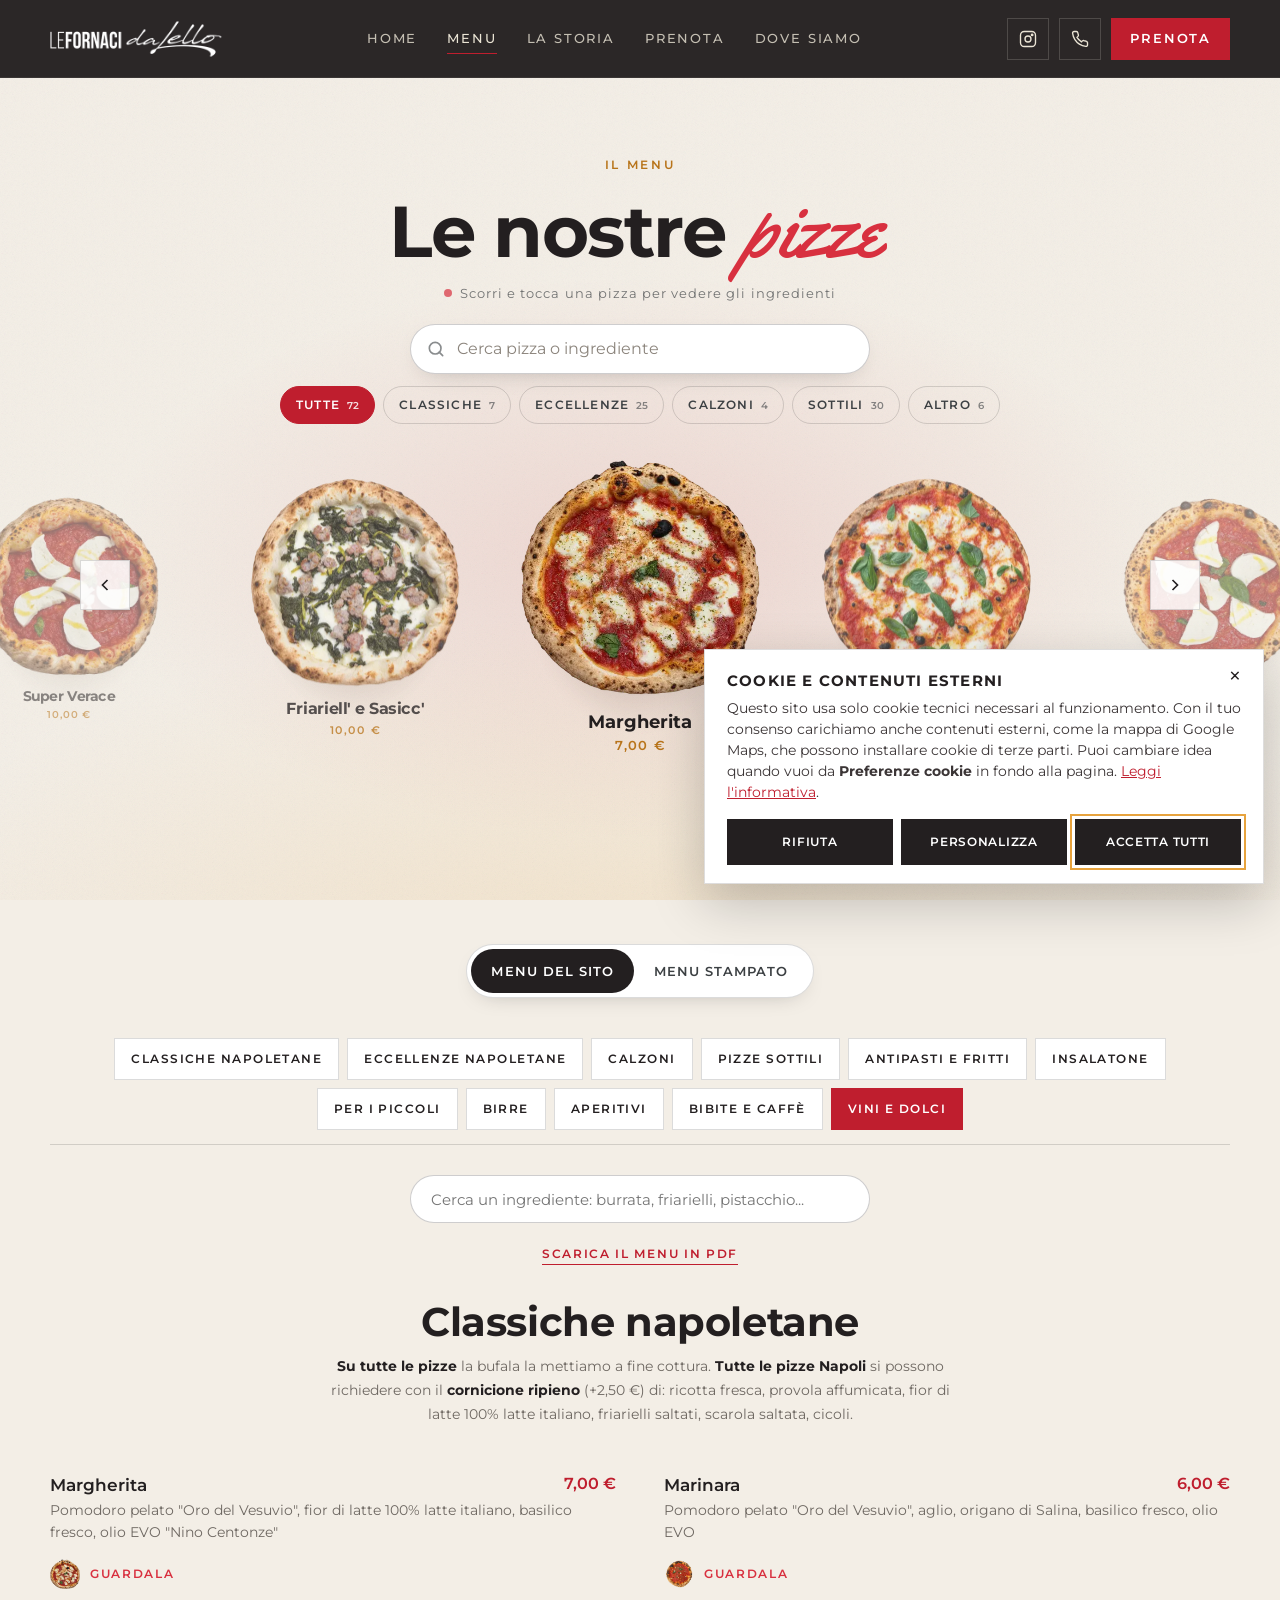
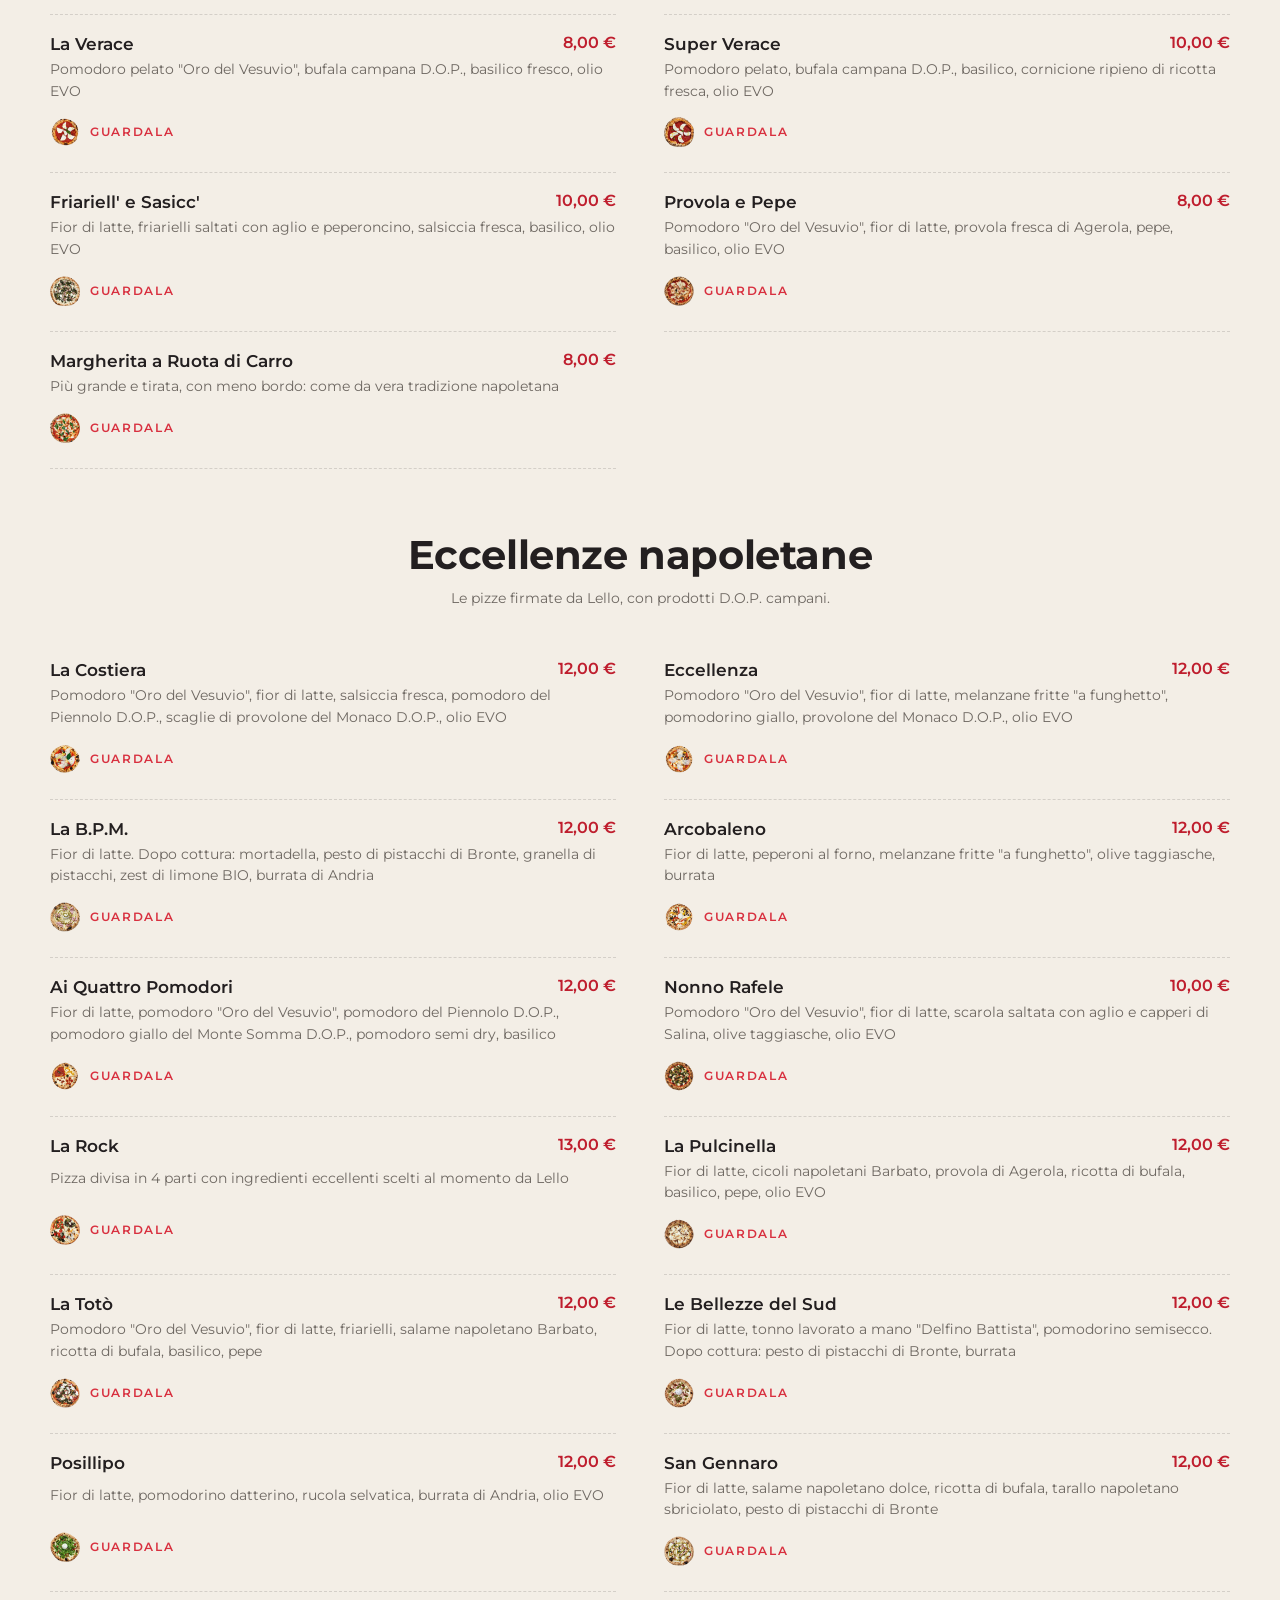
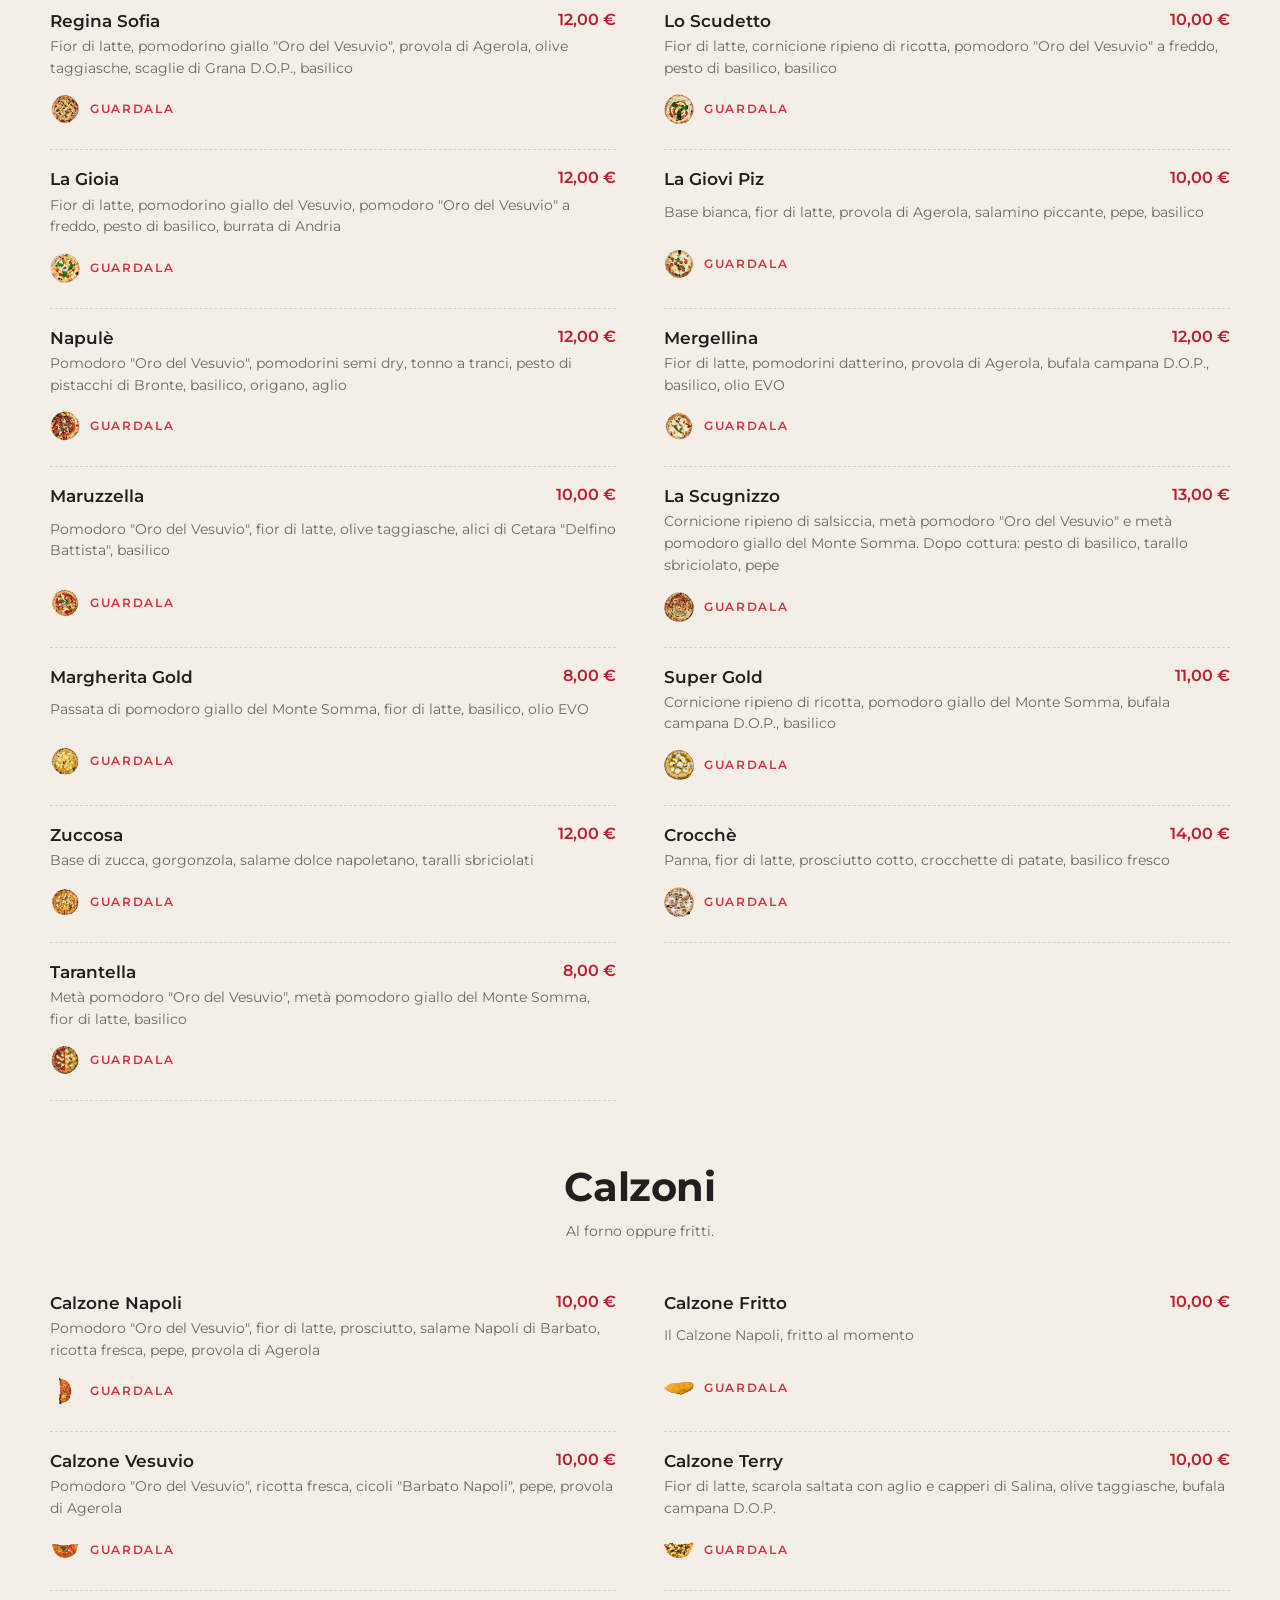
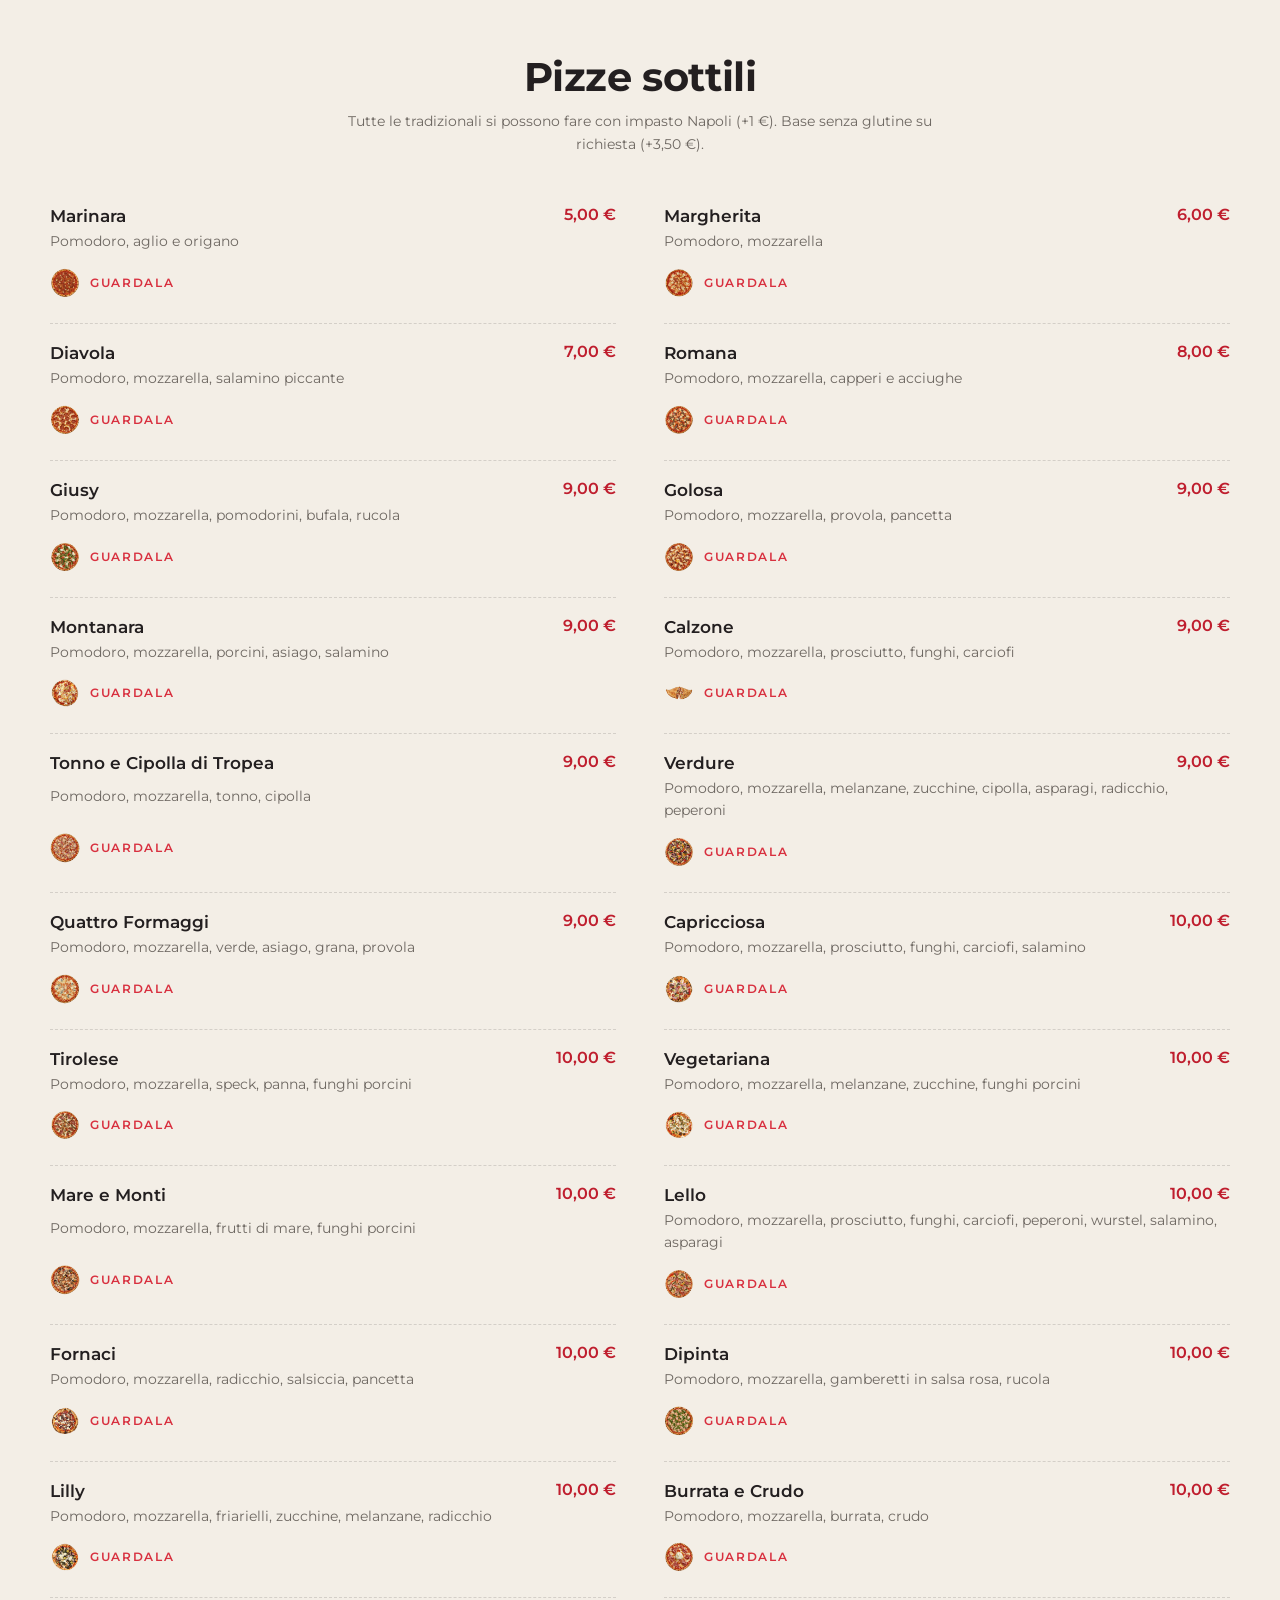
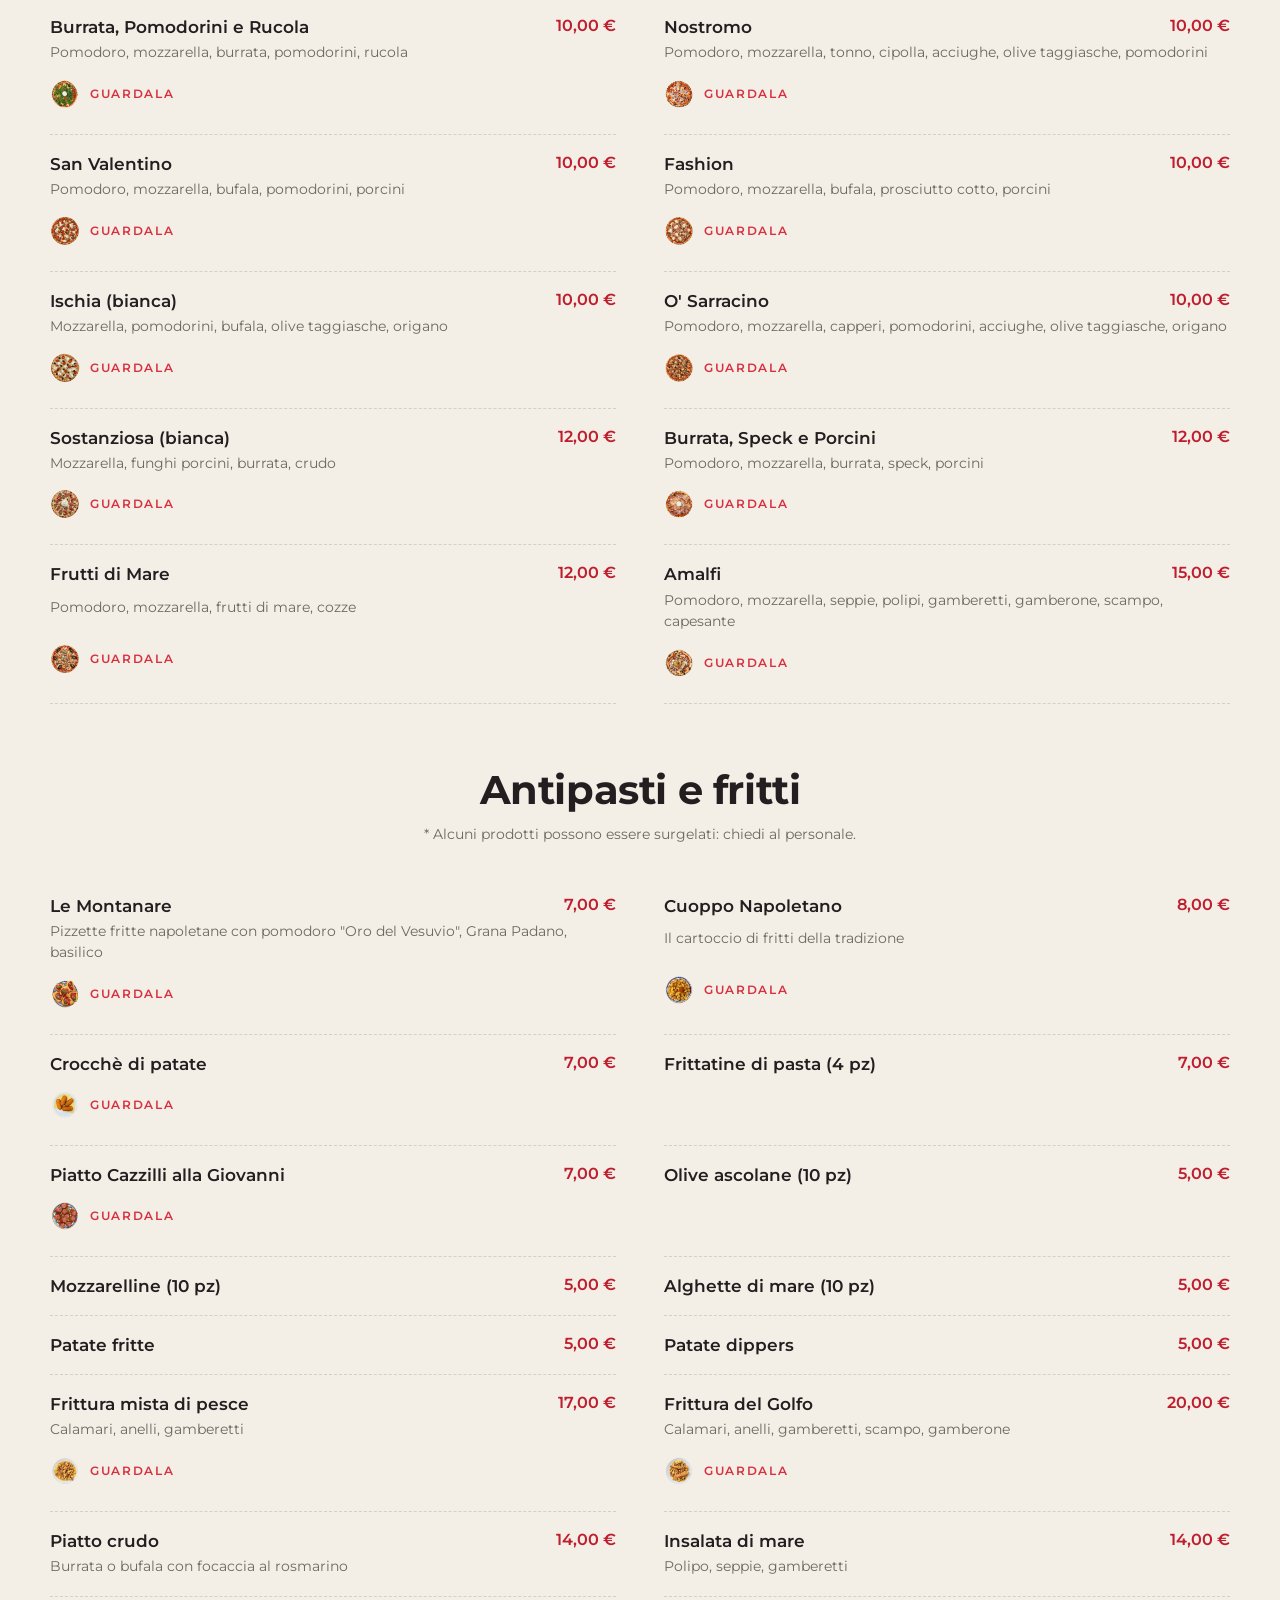
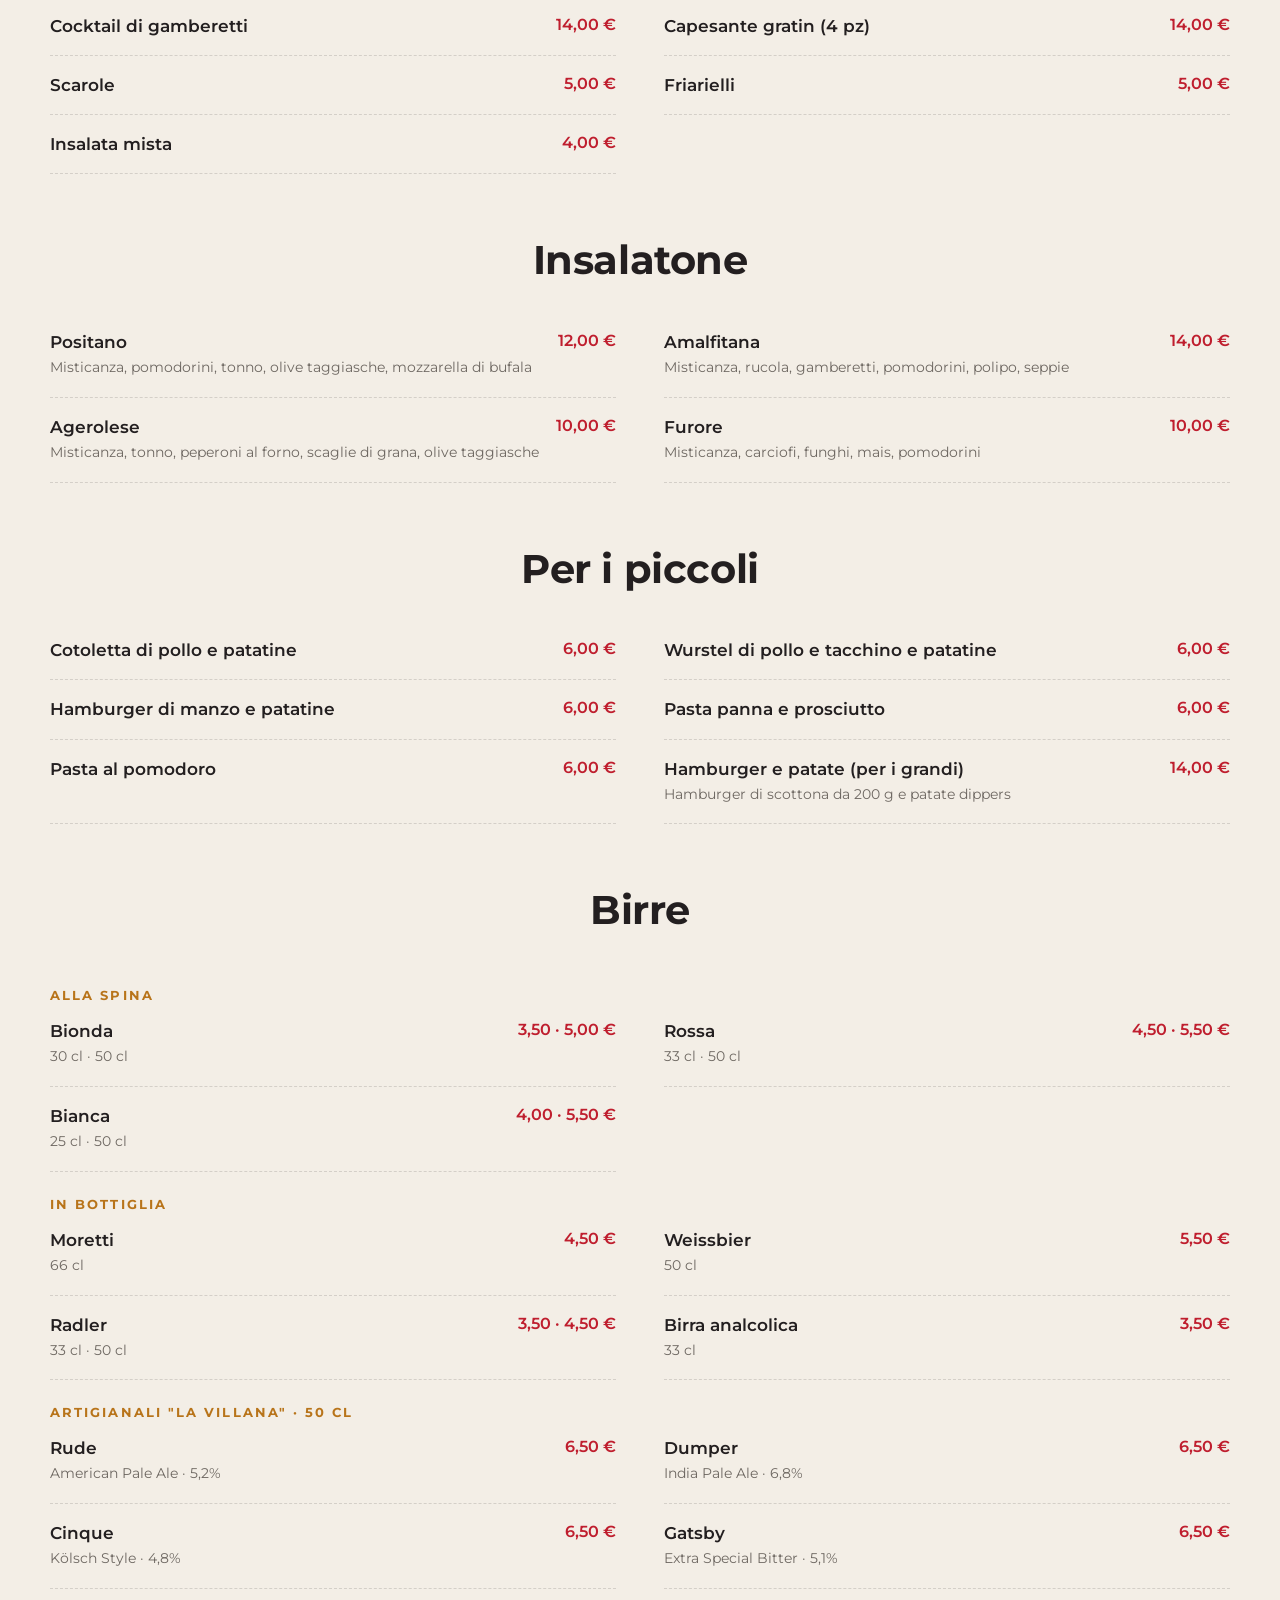
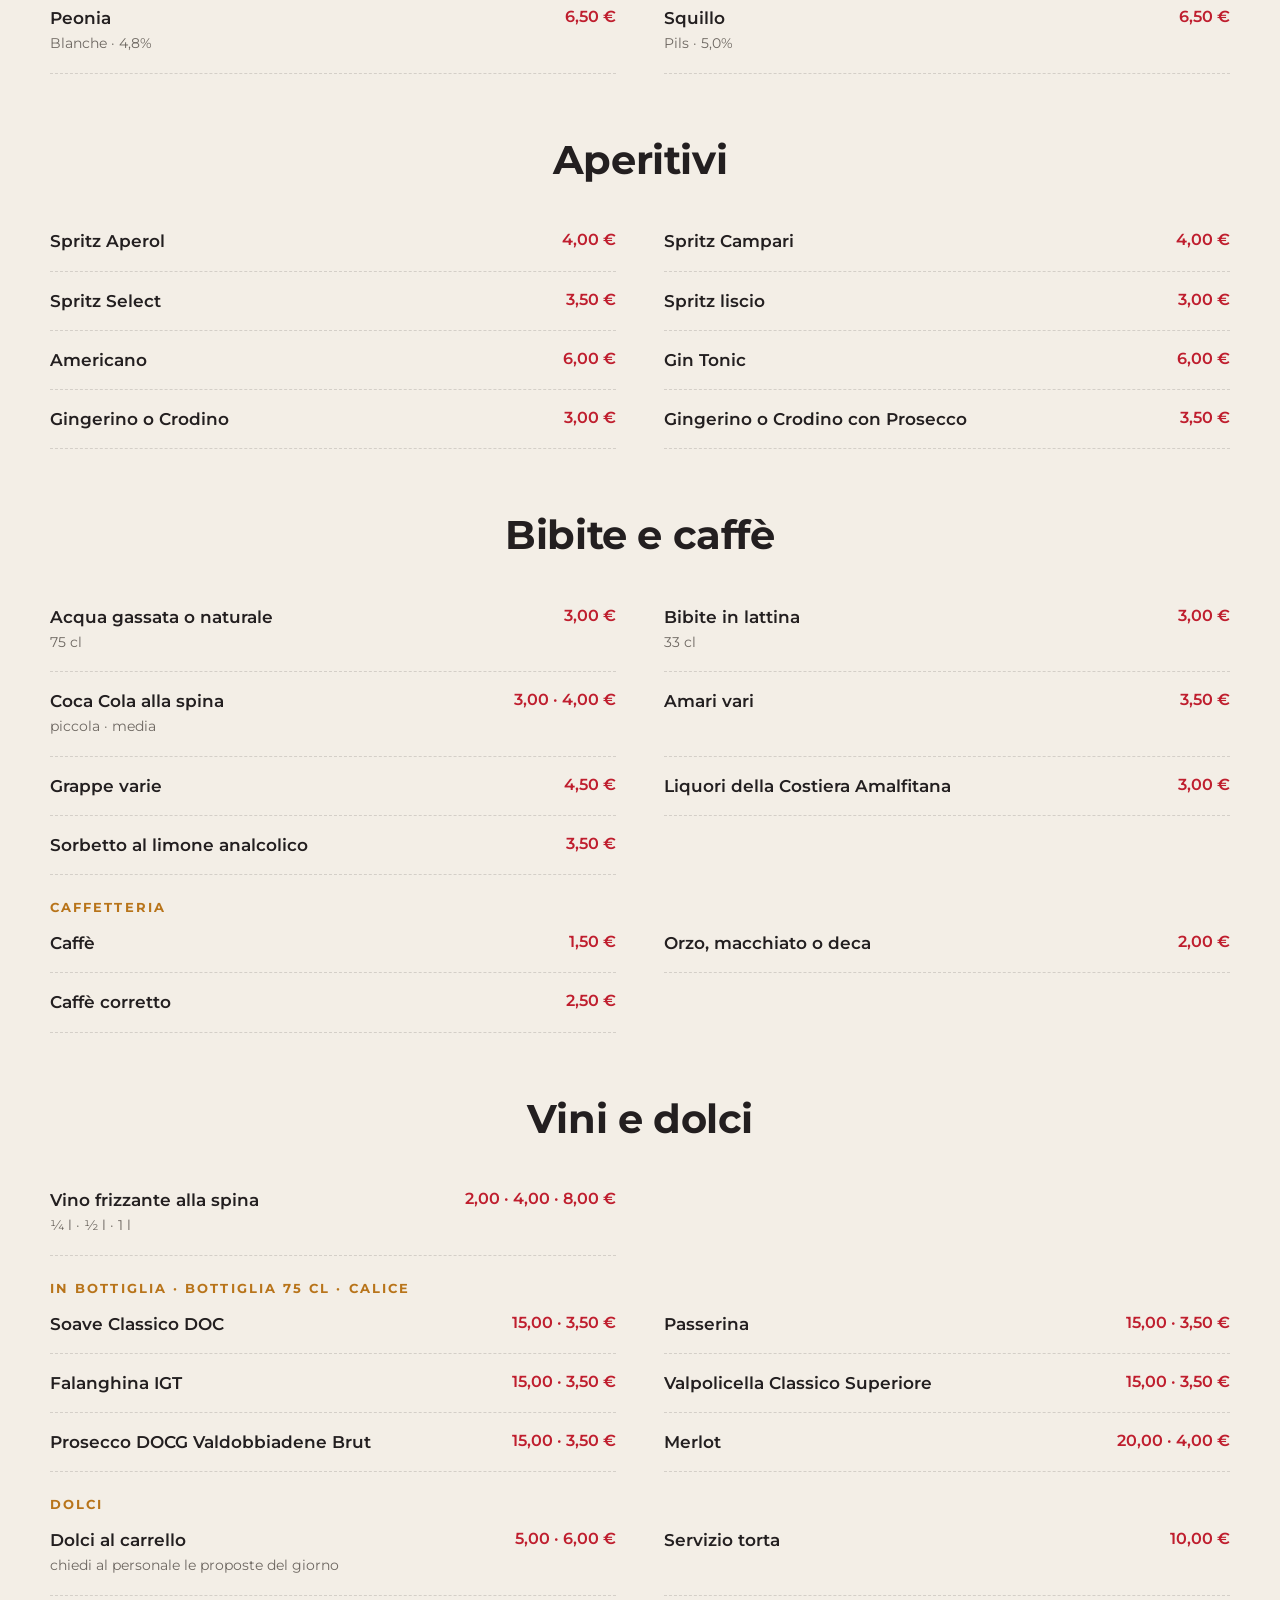
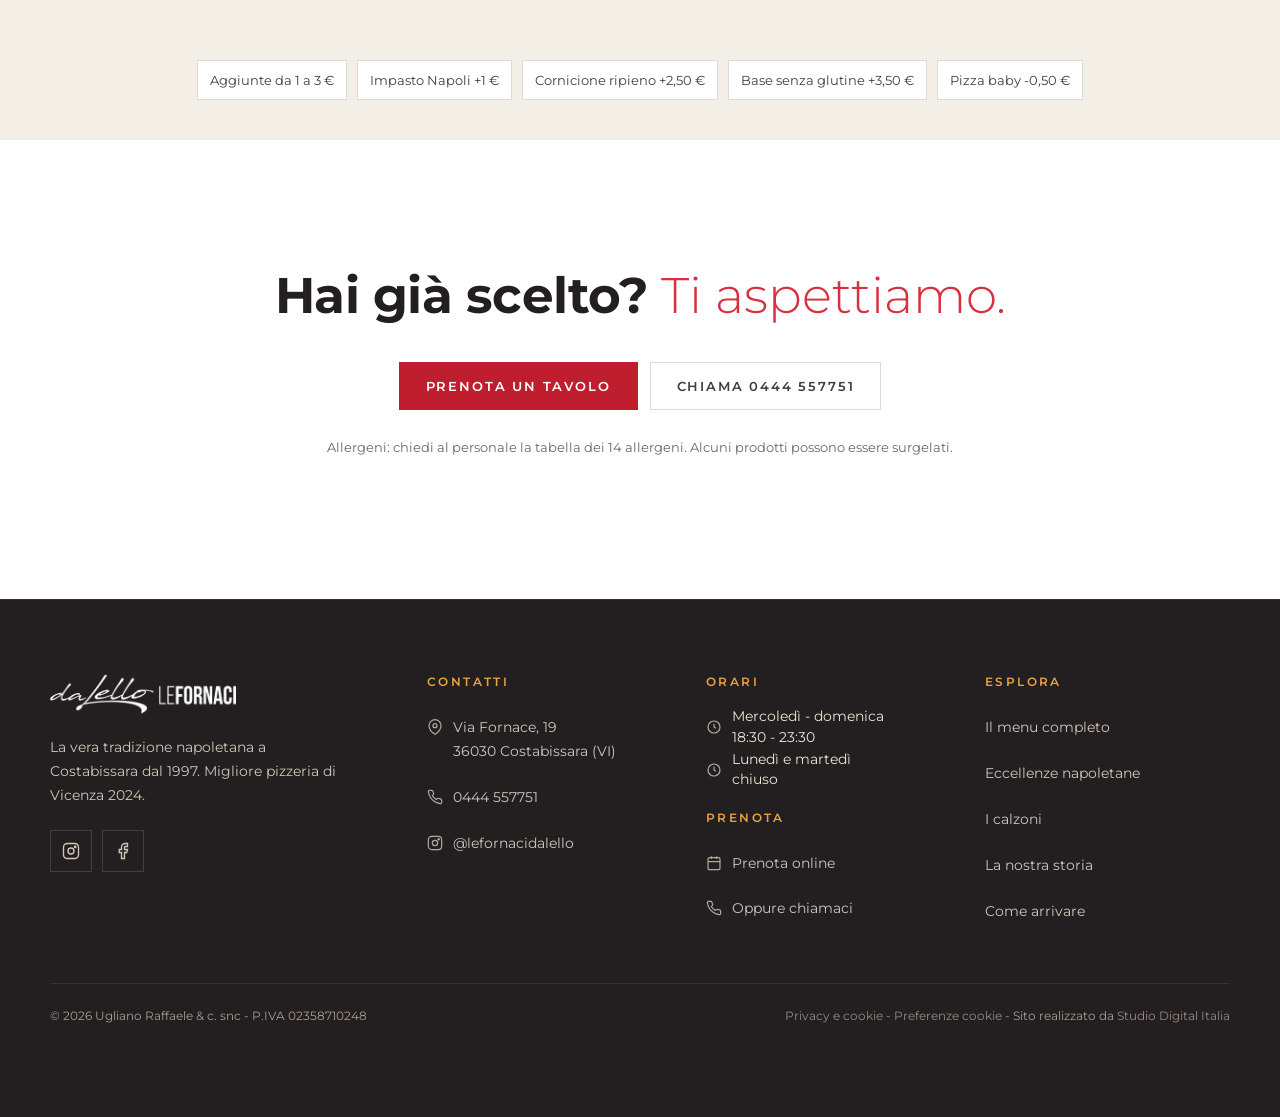
==== commit 4d094e41: "Foto pizze ottimizzate webp, carosello leggero, Instagram, menu doppio, cache Netlify" ====
--- a/menu.html
+++ b/menu.html
@@ -21,6 +21,7 @@
 <link rel="apple-touch-icon" href="apple-touch-icon.png">
 
 <link rel="stylesheet" href="assets/fonts/google-fonts.css">
+<link rel="preload" href="assets/fonts/fsec-800.woff2" as="font" type="font/woff2" crossorigin>
 <link rel="stylesheet" href="assets/css/style.css">
 </head>
 <body data-page="menu">
@@ -37,7 +38,7 @@
   </section>
 
   <section class="mu-wrap" id="menu" aria-label="Menu completo">
-    <!-- Menu integrato nel sito (02/11/2026: tolta la versione "menu stampato", resta il PDF) -->
+    <!-- Due versioni del menu (assets/js/main.js, renderMenu): integrato di default su computer, stile stampato di default su telefono; selettore sempre visibile -->
     <div id="menu-app"></div>
   </section>
 
--- a/assets/css/style.css
+++ b/assets/css/style.css
@@ -734,3 +734,23 @@
   .lt-head{display:none}
   .lt-row span:first-child{font-weight:700}
 }
+
+/* ===== 02/11/2026: SEZIONE INSTAGRAM (sostituisce "Cosa mangiare" e "Il locale") ===== */
+.ig-grid{display:grid;grid-template-columns:repeat(3,1fr);gap:10px;margin:36px auto 0;max-width:1000px}
+.ig-it{position:relative;display:block;aspect-ratio:1/1;overflow:hidden;background:#e9e2d6}
+.ig-it img{width:100%;height:100%;object-fit:cover;display:block;transition:transform .5s ease}
+.ig-it:hover img{transform:scale(1.05)}
+.ig-it::after{content:"";position:absolute;inset:0;background:linear-gradient(180deg,transparent 55%,rgba(0,0,0,.55));opacity:0;transition:opacity .3s}
+.ig-it:hover::after{opacity:1}
+.ig-cap{position:absolute;left:12px;right:12px;bottom:10px;z-index:1;color:#fff;font-size:13px;line-height:1.35;text-align:left;opacity:0;transition:opacity .3s}
+.ig-it:hover .ig-cap{opacity:1}
+.ig-play{position:absolute;top:10px;right:10px;z-index:1;width:28px;height:28px;border-radius:50%;background:rgba(0,0,0,.55)}
+.ig-play::before{content:"";position:absolute;left:11px;top:8px;border-left:9px solid #fff;border-top:6px solid transparent;border-bottom:6px solid transparent}
+.ig-consent{margin:18px auto 0;font-size:13px;color:#5b5556}
+.ig-load{background:none;border:0;padding:0;font:inherit;color:#BF1E2E;text-decoration:underline;cursor:pointer}
+.ig-btn{margin-top:28px;gap:10px}
+.ig-btn svg{width:20px;height:20px}
+@media (max-width:640px){
+  .ig-grid{grid-template-columns:repeat(2,1fr);gap:6px;margin-top:26px}
+  .ig-cap{display:none}
+}
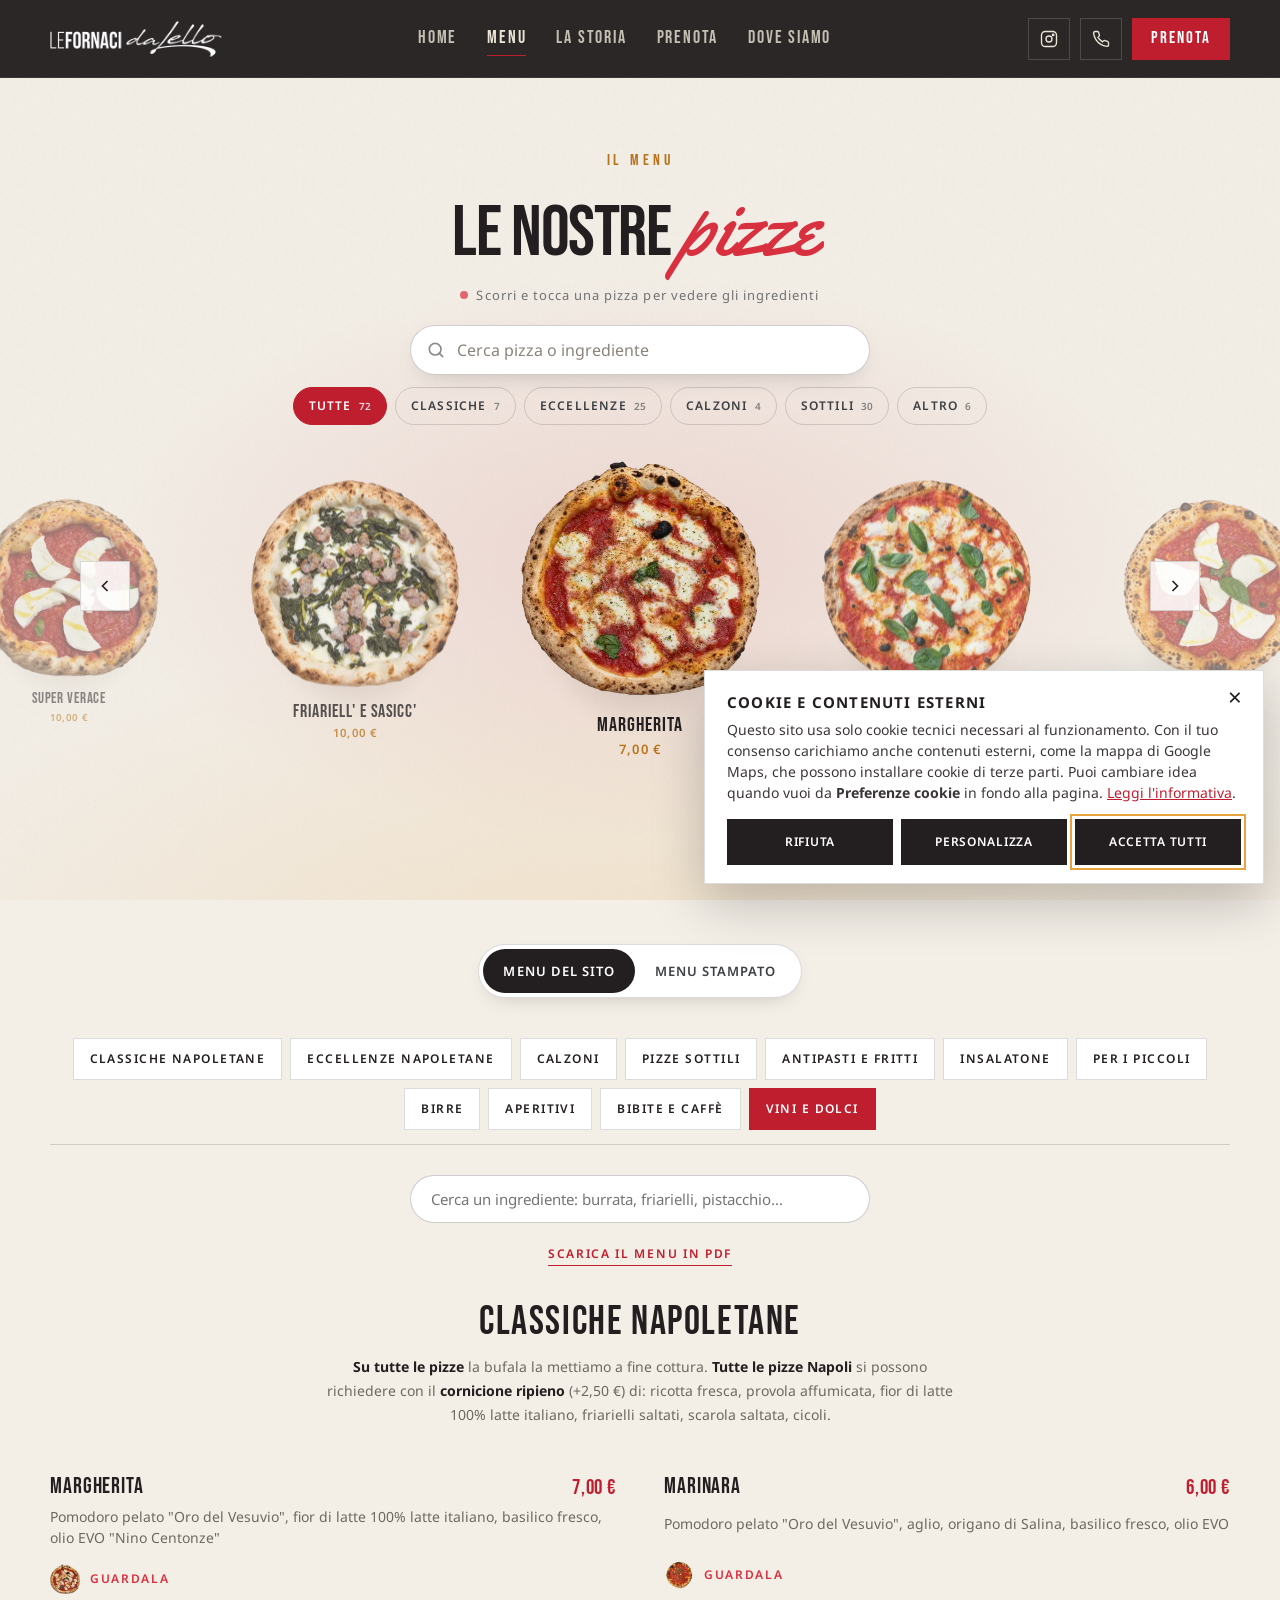
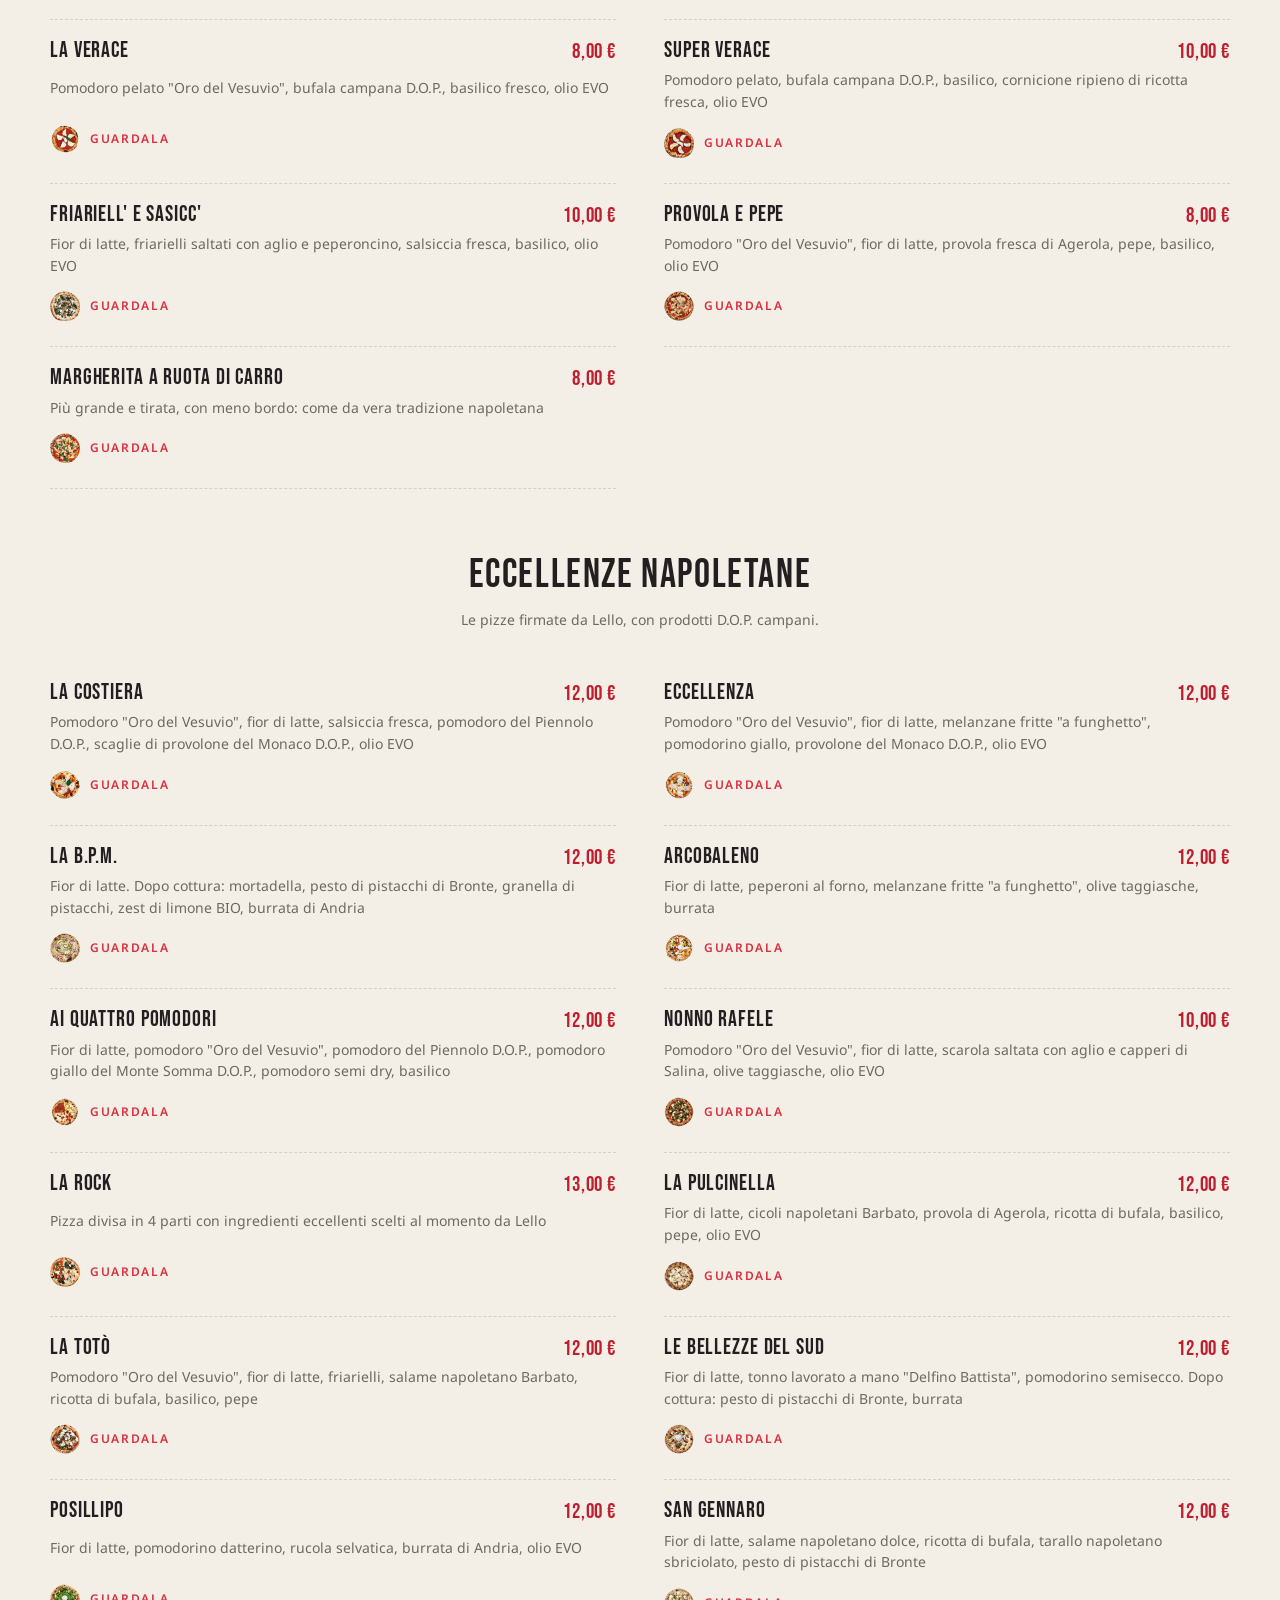
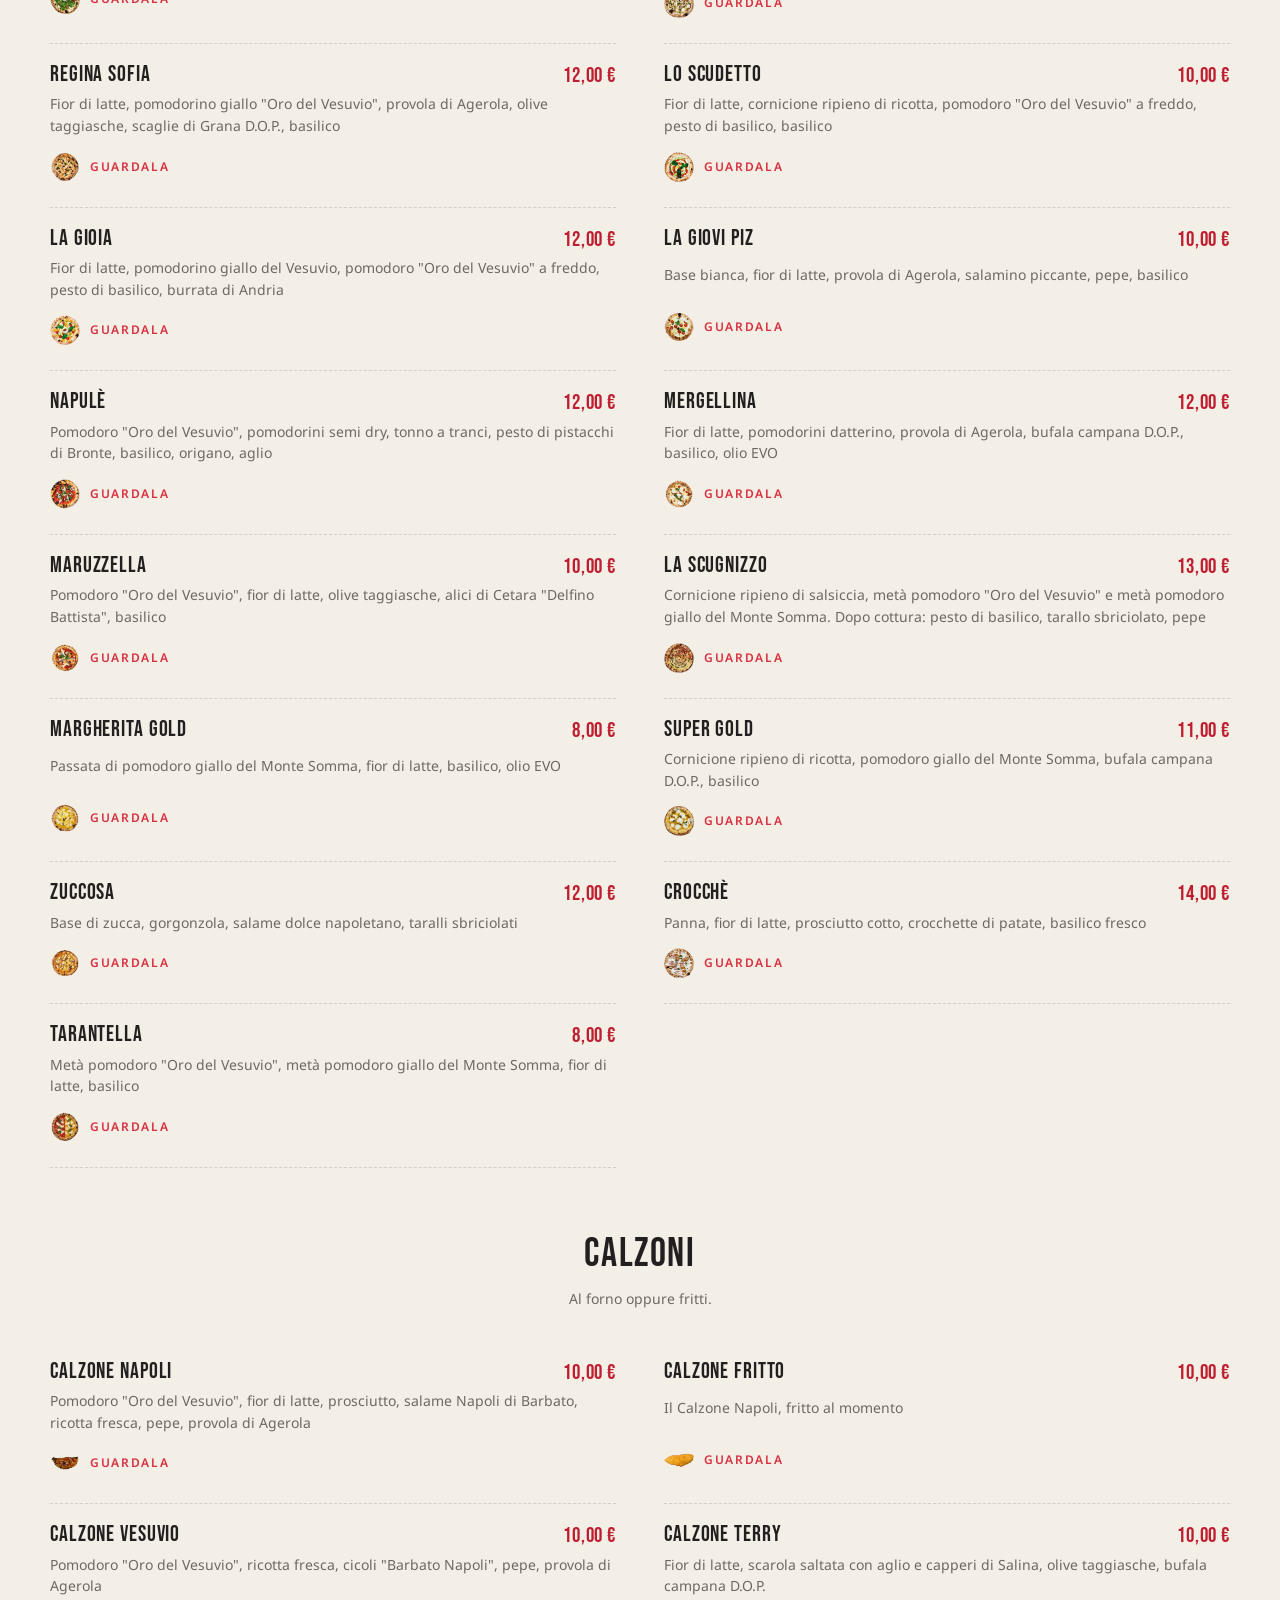
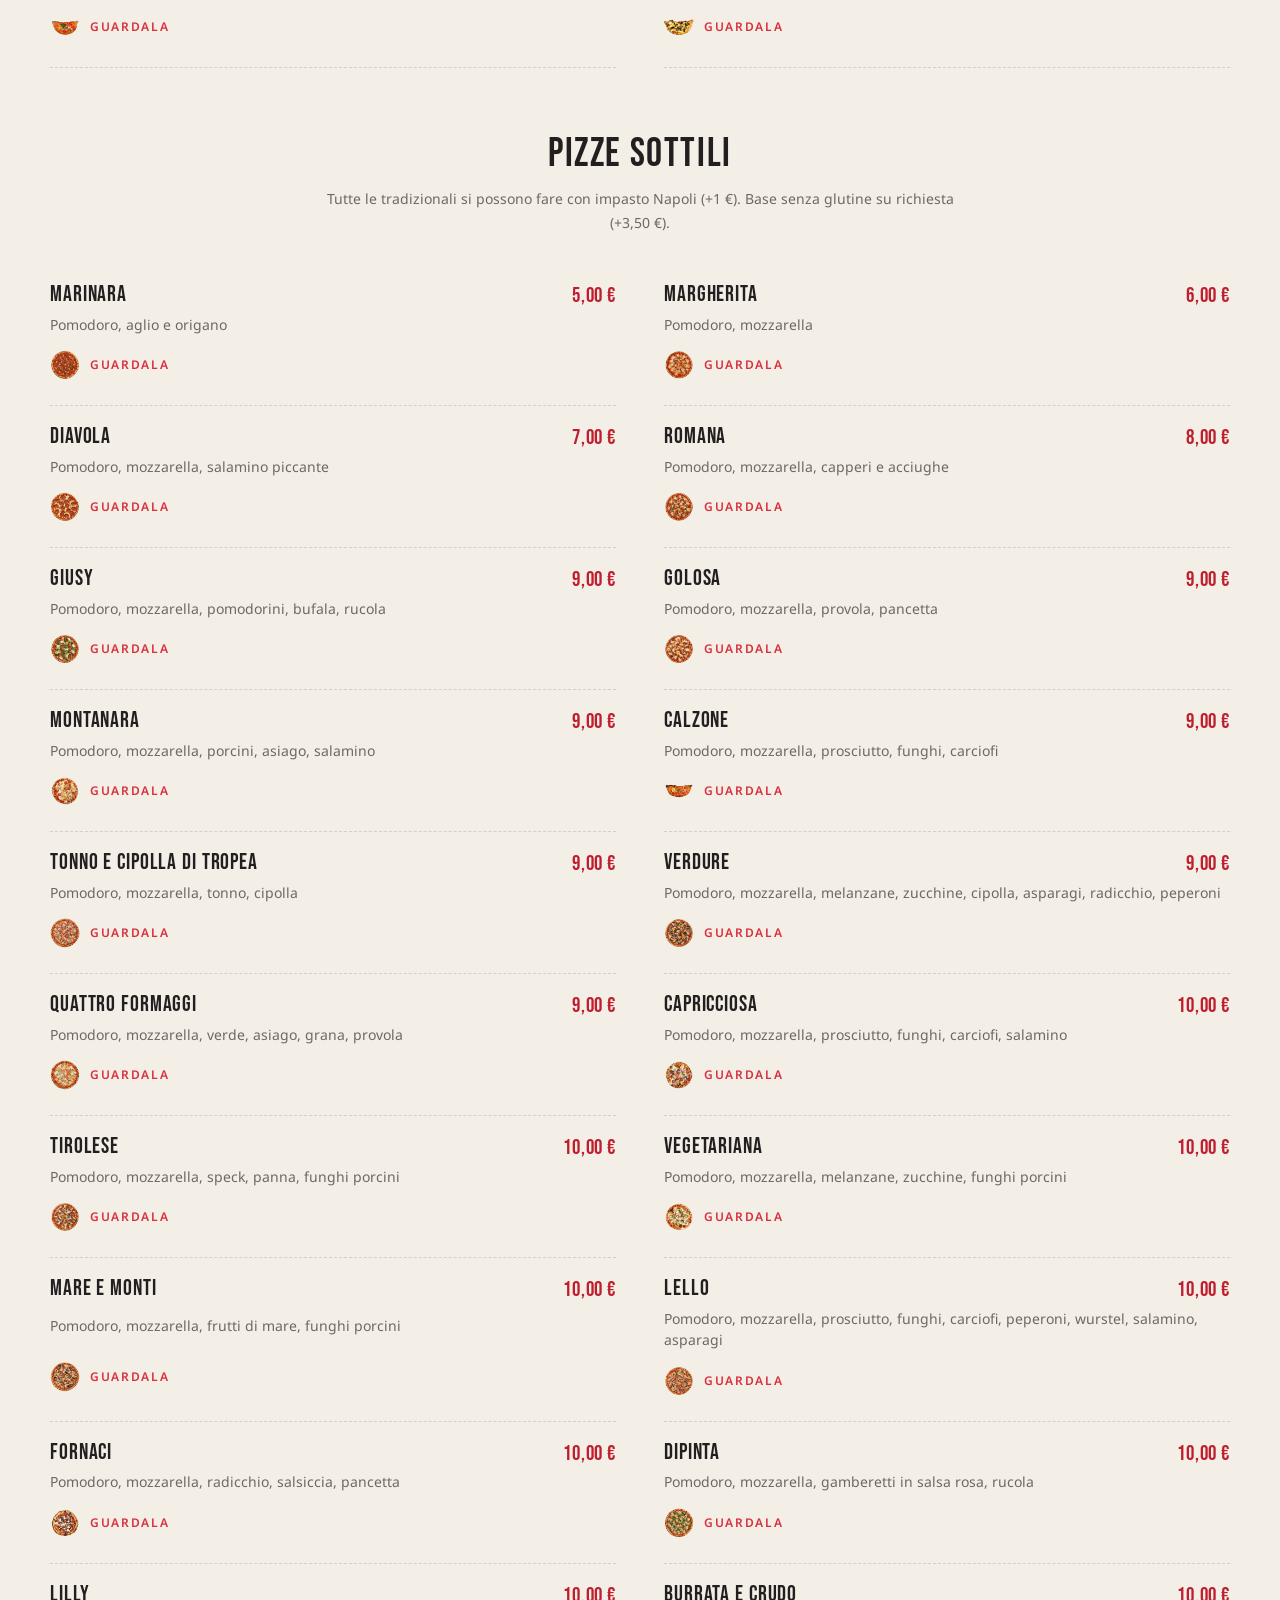
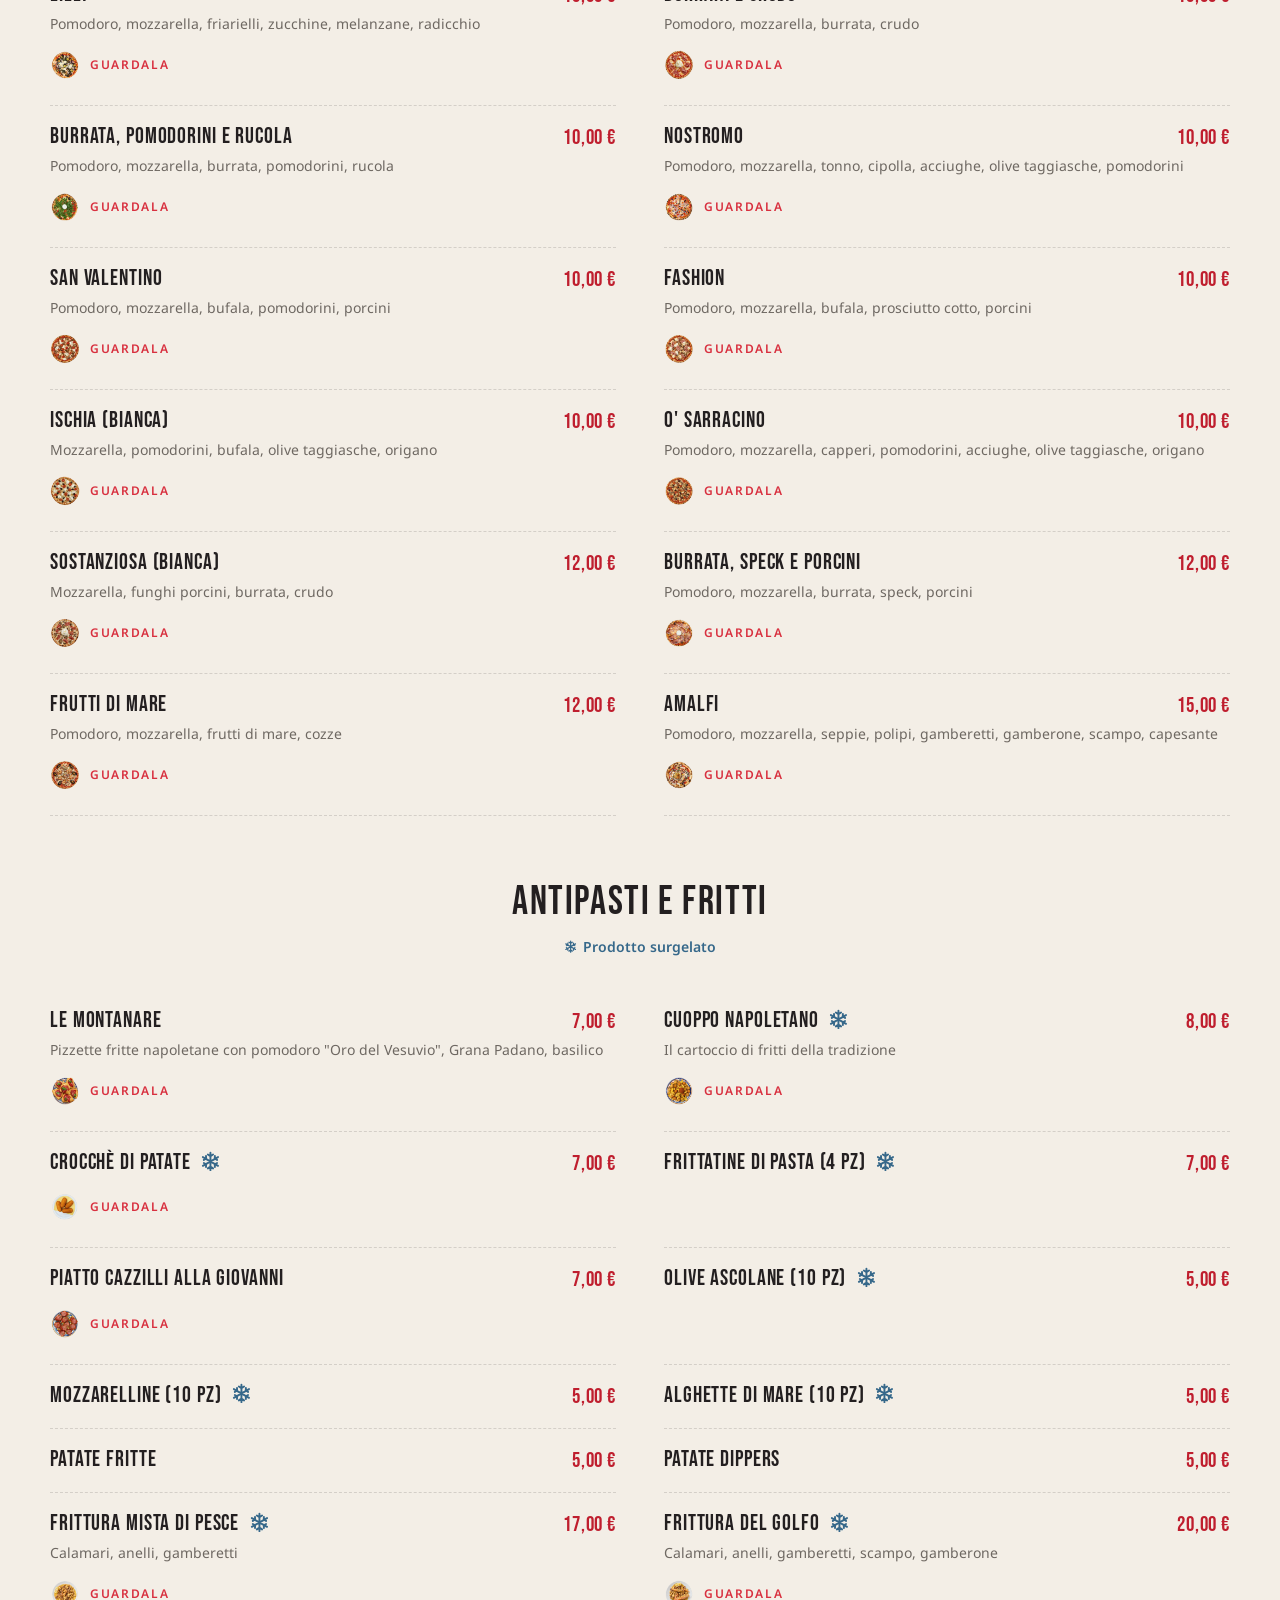
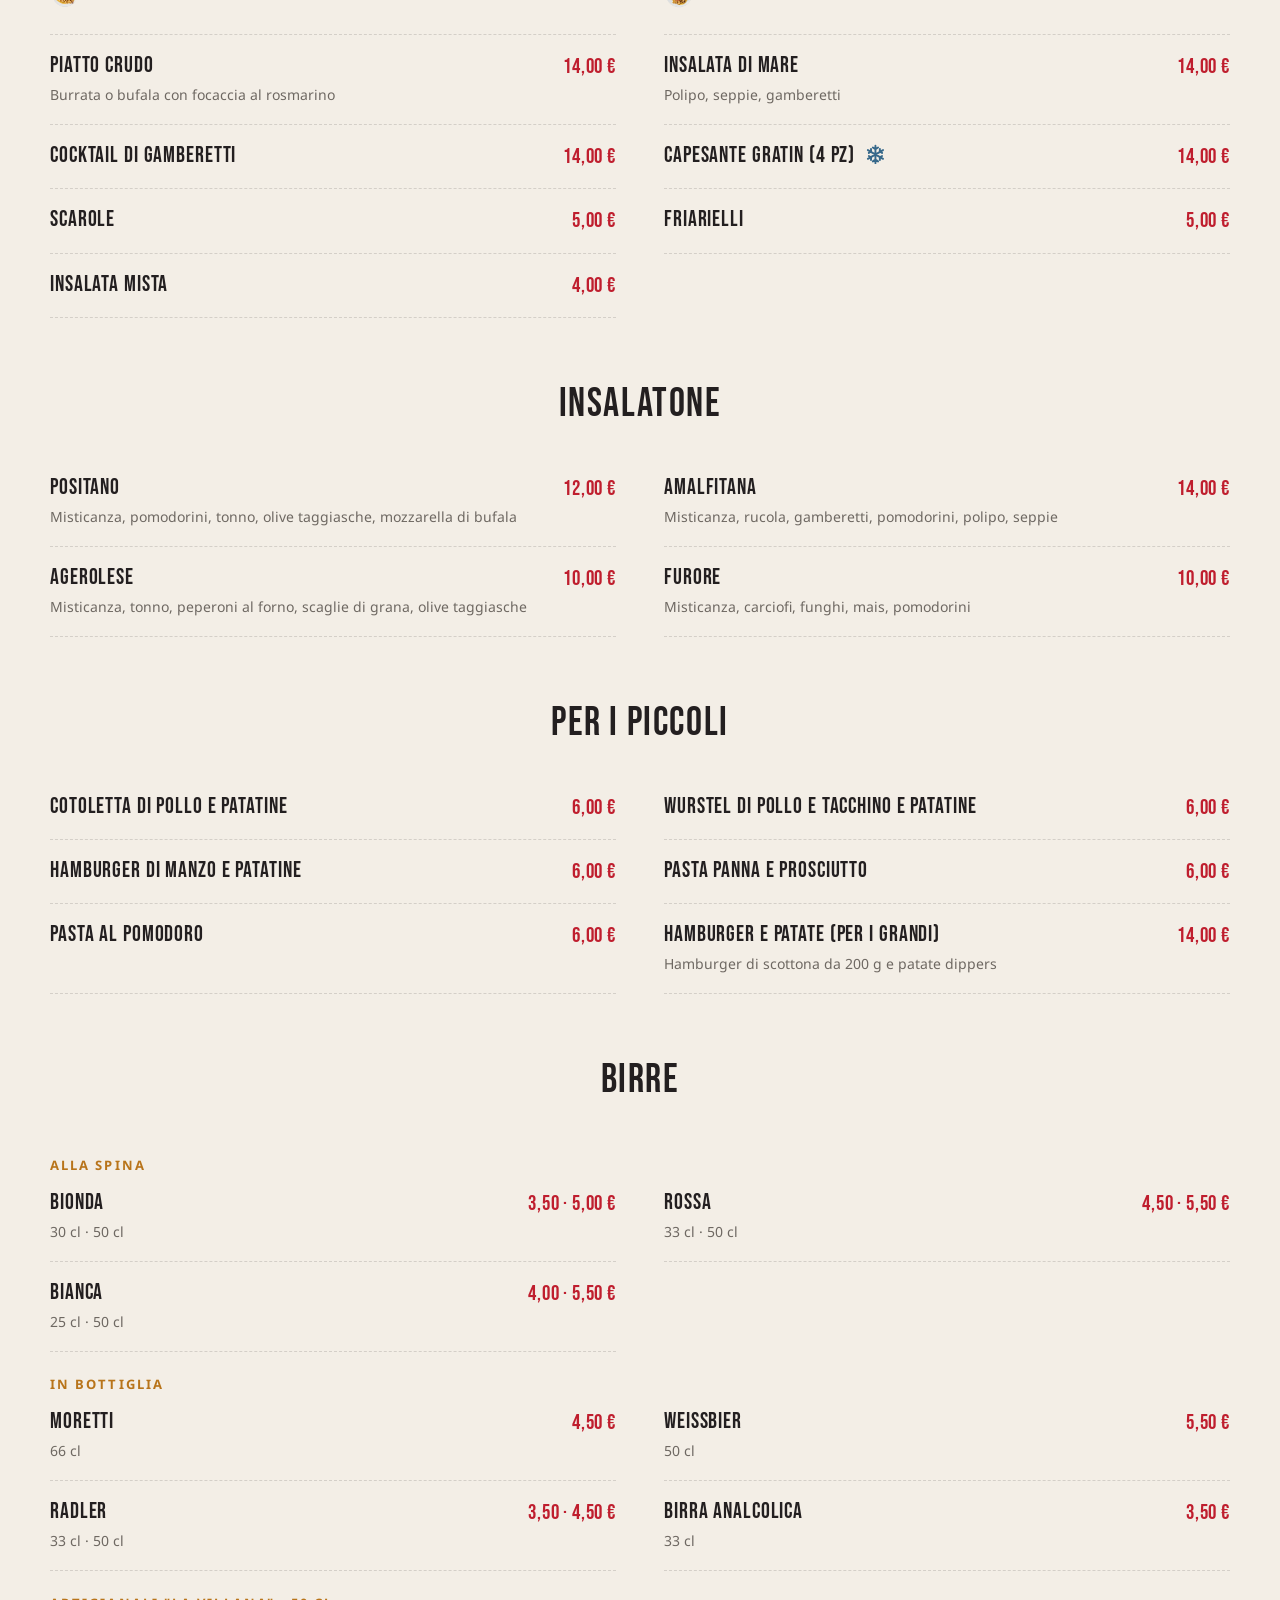
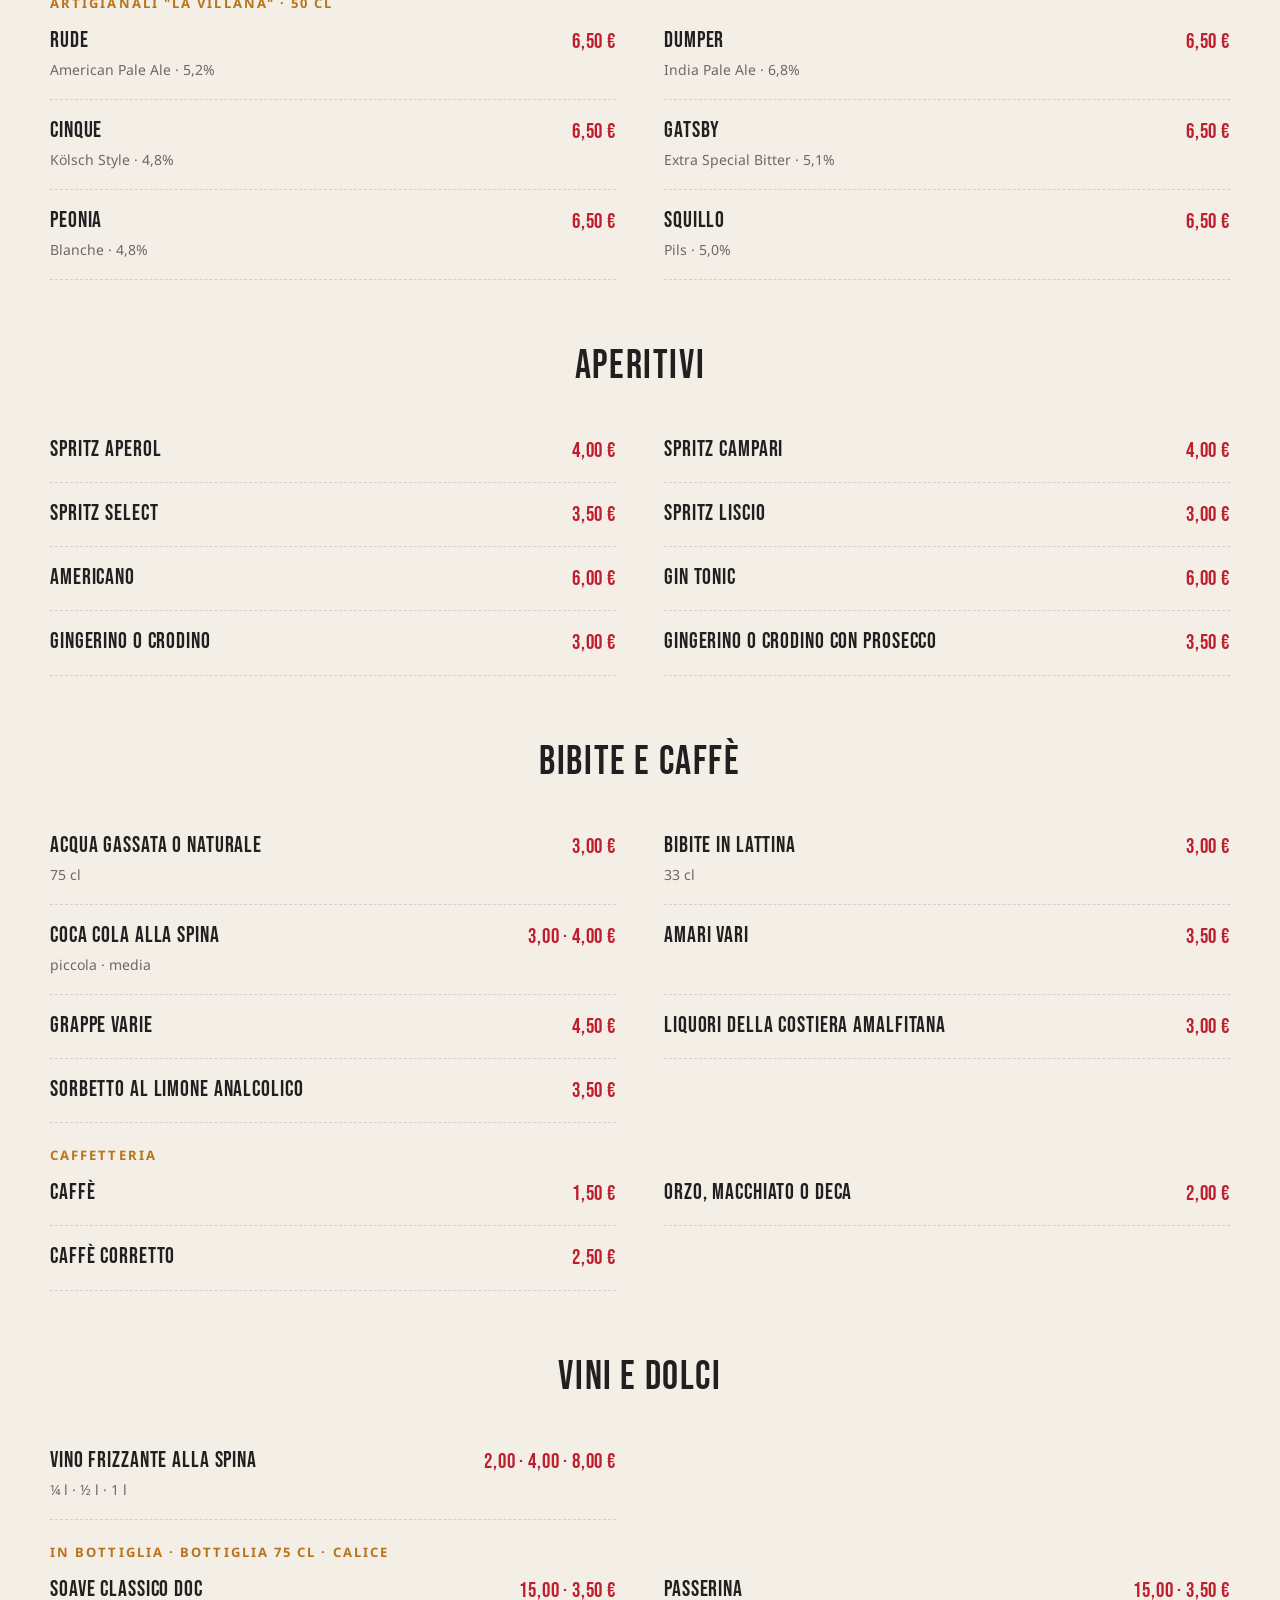
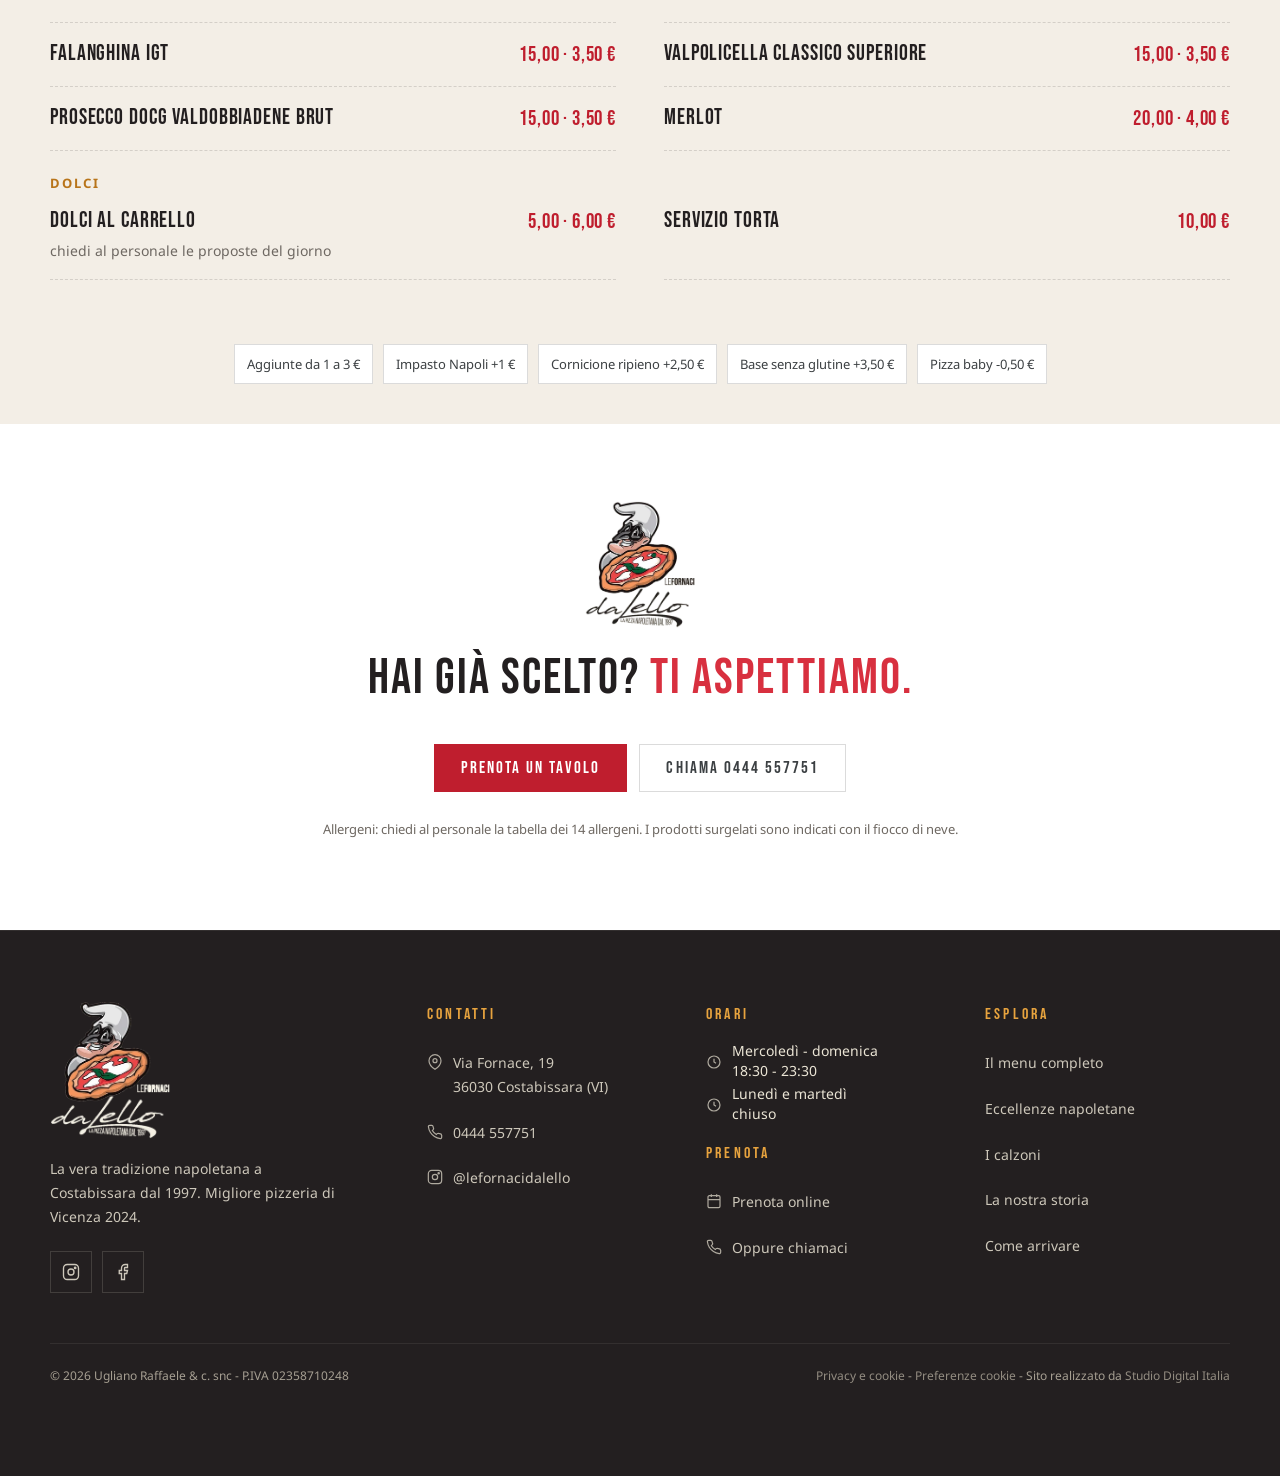
==== commit 08cd30e1: "04/11: logo e caricamento iniziale, filigrane, font Bebas Neue + Noto Sans, spazi sezioni ridotti, f" ====
--- a/menu.html
+++ b/menu.html
@@ -3,6 +3,10 @@
 <head>
 <meta charset="utf-8">
 <meta name="viewport" content="width=device-width, initial-scale=1, viewport-fit=cover">
+<!-- Caricamento con il logo (04/11/2026): a ogni apertura di pagina, minimo 1,5 s (intanto si caricano le foto), massimo 3 s -->
+<script>document.documentElement.classList.add('sp-on')</script>
+<style>.sp{display:none}html.sp-on .sp{display:flex;position:fixed;inset:0;z-index:9999;flex-direction:column;align-items:center;justify-content:center;gap:26px;background:#F3EEE6;animation:spAuto .45s ease 3.3s forwards}html.sp-on .sp img{width:min(210px,50vw);height:auto;animation:spIn .7s cubic-bezier(.2,.8,.2,1) both}html.sp-on .sp i{position:relative;display:block;width:120px;height:3px;overflow:hidden;background:rgba(191,30,46,.15)}html.sp-on .sp i:after{content:"";position:absolute;inset:0;background:#BF1E2E;transform-origin:left;animation:spBar 1.5s ease-out both}html.sp-on .sp.out{opacity:0;visibility:hidden;transition:opacity .45s ease,visibility 0s .45s}@keyframes spIn{from{opacity:0;transform:scale(.92) translateY(8px)}to{opacity:1;transform:none}}@keyframes spBar{from{transform:scaleX(0)}to{transform:scaleX(1)}}@keyframes spAuto{to{opacity:0;visibility:hidden}}@media (prefers-reduced-motion:reduce){html.sp-on .sp img,html.sp-on .sp i:after{animation:none}}</style>
+<link rel="preload" href="assets/img/logo-lello-sm.webp" as="image" type="image/webp">
 <title>Menu e prezzi | Pizzeria da Lello Le Fornaci, Costabissara (VI)</title>
 <meta name="description" content="Il menu della Pizzeria da Lello Le Fornaci a Costabissara (Vicenza): pizze napoletane classiche ed eccellenze, calzoni, pizze sottili, fritti, insalatone e bevande, con prezzi e ingredienti.">
 <meta name="robots" content="index, follow, max-image-preview:large">
@@ -22,9 +26,12 @@
 
 <link rel="stylesheet" href="assets/fonts/google-fonts.css">
 <link rel="preload" href="assets/fonts/fsec-800.woff2" as="font" type="font/woff2" crossorigin>
+<link rel="preload" href="assets/fonts/bebas-neue-latin-400-normal.woff2" as="font" type="font/woff2" crossorigin>
+<link rel="preload" href="assets/fonts/noto-sans-latin-400-normal.woff2" as="font" type="font/woff2" crossorigin>
 <link rel="stylesheet" href="assets/css/style.css">
 </head>
 <body data-page="menu">
+<div class="sp" aria-hidden="true"><img src="assets/img/logo-lello-sm.webp" srcset="assets/img/logo-lello-sm.webp 254w, assets/img/logo-lello.webp 508w" sizes="210px" alt="" width="254" height="293"><i></i></div>
 <div id="site-header"></div>
 
 <main id="main">
@@ -44,9 +51,10 @@
 
   <section class="sec dark center">
     <div class="wrap">
+      <img class="cta-logo" src="assets/img/logo-lello-sm.webp" alt="Logo della Pizzeria da Lello Le Fornaci" width="120" height="138" loading="lazy">
       <h2 class="h2">Hai già scelto? <em>Ti aspettiamo.</em></h2>
       <div style="margin-top:28px;display:flex;gap:12px;justify-content:center;flex-wrap:wrap"><a class="btn btn-red" href="https://www.octotable.com/book/restaurant/420578/welcome" target="_blank" rel="noopener">Prenota un tavolo</a><a class="btn btn-ghost" href="tel:+390444557751">Chiama 0444 557751</a></div>
-      <p style="margin-top:26px;font-size:13px;color:var(--grigio)">Allergeni: chiedi al personale la tabella dei 14 allergeni. Alcuni prodotti possono essere surgelati.</p>
+      <p style="margin-top:26px;font-size:13px;color:var(--grigio)">Allergeni: chiedi al personale la tabella dei 14 allergeni. I prodotti surgelati sono indicati con il fiocco di neve.</p>
     </div>
   </section>
 </main>
--- a/assets/css/style.css
+++ b/assets/css/style.css
@@ -754,3 +754,129 @@
   .ig-grid{grid-template-columns:repeat(2,1fr);gap:6px;margin-top:26px}
   .ig-cap{display:none}
 }
+
+/* ===== 03/11/2026 Instagram: striscia di reel a tutta larghezza, stile "banner" coerente col sito ===== */
+#instagram{overflow-x:clip}
+#instagram .ig-grid{display:grid;grid-template-columns:repeat(6,1fr);gap:10px;width:100vw;max-width:none;margin:40px 0 0 calc(50% - 50vw);padding:0 10px;box-sizing:border-box}
+#instagram .ig-vid{position:relative;display:block;aspect-ratio:4/5;overflow:hidden;background:var(--nero);border-radius:0;text-decoration:none}
+#instagram .ig-vid::after{content:none}
+#instagram .ig-vid video{position:absolute;inset:0;width:100%;height:100%;object-fit:cover;display:block;transition:transform .6s ease}
+#instagram .ig-vid:hover video{transform:scale(1.05)}
+#instagram .ig-band{position:absolute;left:0;right:0;bottom:0;min-height:54px;box-sizing:border-box;display:flex;align-items:center;justify-content:space-between;gap:10px;padding:13px 14px;background:var(--rosso);color:#fff;font:600 11.5px/1.25 var(--ff-b);letter-spacing:.14em;text-transform:uppercase;text-align:left;transition:background .2s}
+#instagram .ig-vid:hover .ig-band{background:var(--rosso-2)}
+#instagram .ig-ico{flex:0 0 auto;display:inline-flex;width:16px;height:16px;opacity:.9}
+#instagram .ig-ico svg{width:16px;height:16px}
+#instagram .ig-btn{margin-top:34px}
+@media (max-width:1100px){ #instagram .ig-band{font-size:10.5px;letter-spacing:.1em;padding:11px 12px} }
+@media (max-width:980px){
+  #instagram .ig-grid{display:flex;gap:8px;overflow-x:auto;scroll-snap-type:x mandatory;padding:0 16px 6px;margin-top:28px;scrollbar-width:none;-webkit-overflow-scrolling:touch}
+  #instagram .ig-grid::-webkit-scrollbar{display:none}
+  #instagram .ig-vid{flex:0 0 46vw;max-width:260px;scroll-snap-align:start}
+}
+@media (max-width:560px){ #instagram .ig-vid{flex-basis:62vw} }
+/* simbolo prodotti surgelati nel menu */
+.frz{display:inline-block;width:.95em;height:.95em;vertical-align:-.12em;margin-left:.2em;fill:none;stroke:#36688A;stroke-width:2.2;stroke-linecap:round;stroke-linejoin:round}
+.frz-leg{display:inline-flex;align-items:center;gap:.35em;font-style:normal;font-weight:600;color:#36688A}
+.frz-leg .frz{margin-left:0}
+.wh-frz{display:flex;align-items:center;gap:.4em;margin:6px 0 0;font-size:13px;font-weight:600;color:#36688A}
+.wh-frz[hidden]{display:none}
+.wh-frz .frz{margin-left:0;width:1.05em;height:1.05em}
+
+/* ===== 04/11/2026 Logo di Lello: logo visibile + filigrana tono su tono ===== */
+.intro-logo{display:block;width:150px;height:auto;margin:0 auto 22px}
+.cta-logo{display:block;width:110px;height:auto;margin:0 auto 22px}
+.ftr .ftr-logo{display:block;width:120px;height:auto}
+/* filigrana: il colore lo decide la sezione (--wm), il disegno arriva dalla maschera del logo */
+:root{--wm:#E6DDCE}
+#prenota{--wm:#AC1A29}
+.legal{--wm:#EAE2D5}
+.wm{position:relative;isolation:isolate;overflow:hidden}
+.wm::before{content:"";position:absolute;z-index:-1;top:50%;width:clamp(280px,36vw,480px);aspect-ratio:508/587;pointer-events:none;background:var(--wm);-webkit-mask:url(../img/logo-filigrana.png) center/contain no-repeat;mask:url(../img/logo-filigrana.png) center/contain no-repeat;transform:translateY(-50%) rotate(-8deg)}
+.wm-r::before{right:-5%}
+.wm-l::before{left:-5%;transform:translateY(-50%) rotate(8deg)}
+.legal.wm::before{top:140px;transform:rotate(-8deg)}
+@media (max-width:980px){
+  .wm::before{width:min(78vw,380px);opacity:.85}
+  .wm-r::before{right:-22%}.wm-l::before{left:-22%}
+  .intro-logo{width:120px;margin-bottom:18px}
+  .cta-logo{width:96px}
+}
+
+/* ===== 04/11/2026 Logo nella hero della home: filigrana a sinistra + logo visibile ===== */
+.hero{isolation:isolate}
+.hero-wm{position:absolute;z-index:-1;left:-3%;top:50%;width:clamp(320px,34vw,540px);aspect-ratio:508/587;pointer-events:none;background:#E7DDCD;-webkit-mask:url(../img/logo-filigrana.png) center/contain no-repeat;mask:url(../img/logo-filigrana.png) center/contain no-repeat;transform:translateY(-50%) rotate(8deg);transition:opacity .5s}
+.hero:has(.wheel.is-open) .hero-wm{opacity:.45}
+.hero-logo{display:block;height:auto}
+@media (min-width:981px){
+  .hero-logo{position:absolute;width:132px;right:max(32px,calc(50vw - 610px));top:-8px;transform:rotate(-5deg)}
+}
+@media (max-width:980px){
+  .hero-logo{width:60px;margin:0 auto 8px}
+  .hero-wm{width:min(86vw,420px);left:-30%;top:46%;opacity:.8}
+}
+
+/* ===== 04/11/2026 FONT DEL SITO: Bebas Neue per titoli, menu e pulsanti + Noto Sans per i testi
+   (ispirati a catellopizzeria.it, approvati da Luca). Font in locale (assets/fonts), licenza SIL OFL.
+   Il menu in stile stampato (menu.html, versione "ufficiale") mantiene i suoi font FSEC/FSC come il PDF. ===== */
+@font-face{font-family:'Bebas Neue';src:url(../fonts/bebas-neue-latin-400-normal.woff2) format('woff2');font-weight:100 900;font-style:normal;font-display:swap}
+@font-face{font-family:'Noto Sans';src:url(../fonts/noto-sans-latin-400-normal.woff2) format('woff2');font-weight:400;font-display:swap}
+@font-face{font-family:'Noto Sans';src:url(../fonts/noto-sans-latin-500-normal.woff2) format('woff2');font-weight:500;font-display:swap}
+@font-face{font-family:'Noto Sans';src:url(../fonts/noto-sans-latin-600-normal.woff2) format('woff2');font-weight:600;font-display:swap}
+@font-face{font-family:'Noto Sans';src:url(../fonts/noto-sans-latin-700-normal.woff2) format('woff2');font-weight:700 900;font-display:swap}
+body{--ff-t:'Bebas Neue','Arial Narrow',sans-serif;--ff-s:'Bebas Neue','Arial Narrow',sans-serif;--ff-b:'Noto Sans',system-ui,sans-serif}
+body h1,body h2,body h3,body .h2{letter-spacing:.04em;font-weight:400}
+body .h2 em{font-size:1em;font-weight:400;letter-spacing:.04em}
+body .btn,body .nav a,body .eyebrow,body .ftr h5,body .ig-band,body .pz b,body .wh-cat,body .wh-price{font-family:var(--ff-t);font-weight:400}
+body .btn{font-size:17px;letter-spacing:.12em}
+body .nav a{font-size:18px;letter-spacing:.1em}
+body .eyebrow{font-size:16px;letter-spacing:.24em}
+body .ftr h5{font-size:16px}
+body #instagram .ig-band{font-size:15px;letter-spacing:.1em}
+body .pz b{font-size:1.25em;letter-spacing:.05em}
+/* Bebas e' condensato: le scritte piccole in Bebas vanno un po' piu' grandi per restare leggibili */
+.mitem b{font-size:22px;font-weight:400;letter-spacing:.04em;line-height:1.15}
+.mitem .pr{font-size:21px;font-weight:400;letter-spacing:.04em}
+.wh-ing b{font-size:19px;font-weight:400;letter-spacing:.04em}
+.wh-price{font-weight:400;letter-spacing:.03em}
+.wh-sugg b{font-size:19px;font-weight:400;letter-spacing:.04em}
+.wh-sugg em{font-size:18px;font-weight:400;letter-spacing:.04em}
+.faq-it summary{font-size:21px;font-weight:400;letter-spacing:.04em}
+.legal h2{font-size:28px;font-weight:400;letter-spacing:.04em}
+.legal h3{font-size:20px;font-weight:400;letter-spacing:.04em}
+.award .medal{font-weight:400;font-size:15px;letter-spacing:.03em}
+.award h3{font-size:24px;letter-spacing:.04em}
+@media (max-width:980px){ .wh-ing b{font-size:16px} .mitem b{font-size:20px} }
+
+/* menu stile stampato: logo nuovo in copertina */
+.mu-top .mu-firma{width:150px;height:auto;filter:none}
+@media (max-width:560px){.mu-top .mu-firma{width:124px}}
+
+/* ===== 04/11/2026 Spazi tra le sezioni ridotti (prima fino a 130px sopra + 130px sotto) ===== */
+.sec{padding:clamp(48px,6vw,80px) 0}
+#storia{padding-bottom:clamp(32px,4vw,52px)}
+#instagram{padding-top:clamp(28px,3.5vw,48px)}
+.h2,h1,h2{text-wrap:balance}
+@media (max-width:980px){ .sec{padding:44px 0} #storia{padding-bottom:28px} #instagram{padding-top:24px} }
+/* mobile: il Bebas e' stretto, il titolo della hero puo' essere un po' piu' grande senza andare a capo */
+@media (max-width:980px){ .hero-head h1{font-size:clamp(34px,10.5vw,46px)} }
+@media (max-width:374px){ .hero-head h1{font-size:32px} }
+
+/* ===== 04/11/2026 Footer su telefono: brand centrato, Contatti e Orari affiancati, Esplora compatto ===== */
+@media (max-width:640px){
+  .ftr{padding-top:40px}
+  .ftr-grid{grid-template-columns:1fr 1fr;gap:26px 16px}
+  .ftr-grid > div:first-child{grid-column:1/-1;display:flex;flex-direction:column;align-items:center;text-align:center;padding-bottom:24px;border-bottom:1px solid rgba(235,229,213,.1)}
+  .ftr-grid > div:first-child p{margin-top:14px!important;max-width:320px!important}
+  .ftr .ftr-logo{width:104px;margin:0 auto}
+  .ftr .social{justify-content:center;margin-top:16px}
+  .ftr h5{margin:2px 0 10px;font-size:15px}
+  .ftr ul{gap:0}
+  .ftr li{gap:8px;font-size:13px;line-height:1.45}
+  .ftr li svg{width:14px;height:14px;margin-top:9px}
+  .ftr li a,.ftr ul a{padding:6px 0}
+  .ftr-orari li span{padding:5px 0;display:block}
+  .ftr-grid > div:last-child{grid-column:1/-1;text-align:center;padding-top:22px;border-top:1px solid rgba(235,229,213,.1)}
+  .ftr-grid > div:last-child ul{display:flex;flex-wrap:wrap;justify-content:center;gap:2px 18px}
+  .ftr-bot{align-items:center;text-align:center;margin-top:26px}
+}
+@media (max-width:359px){ .ftr-grid{grid-template-columns:1fr} }
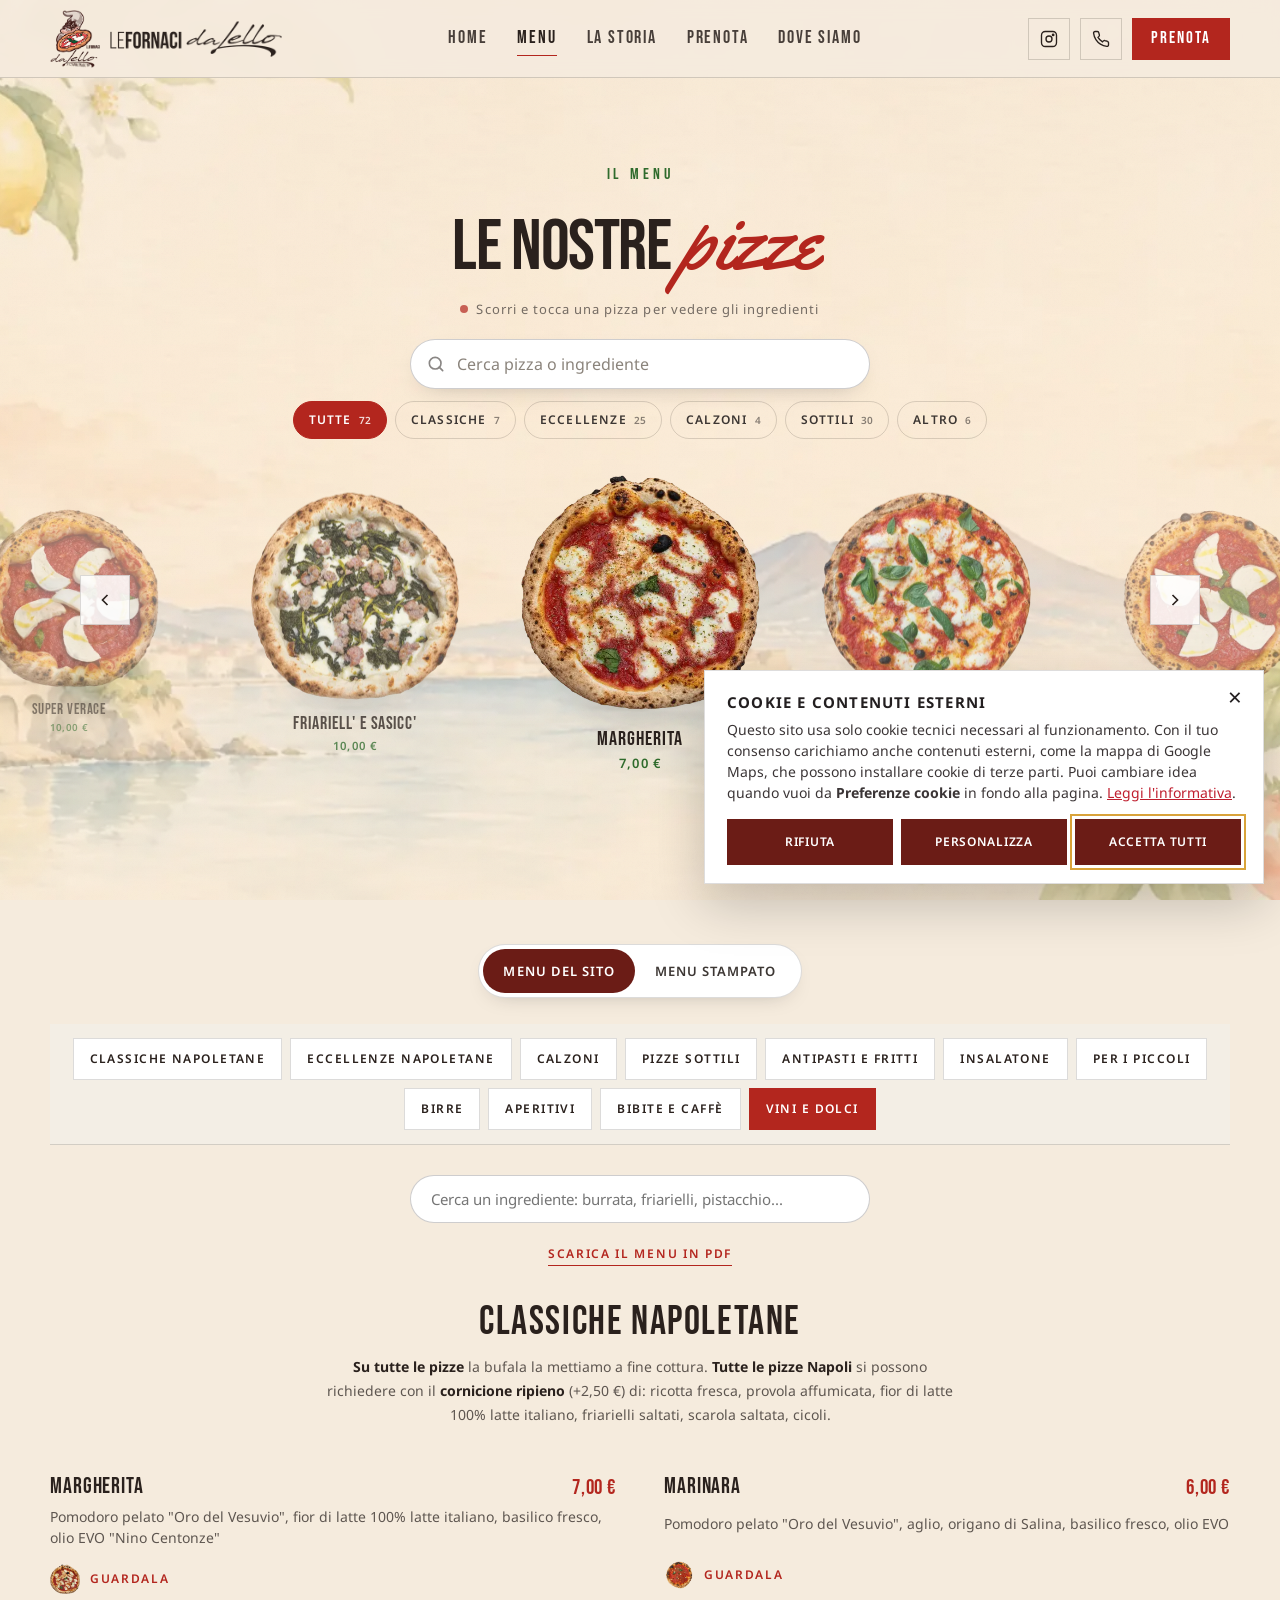
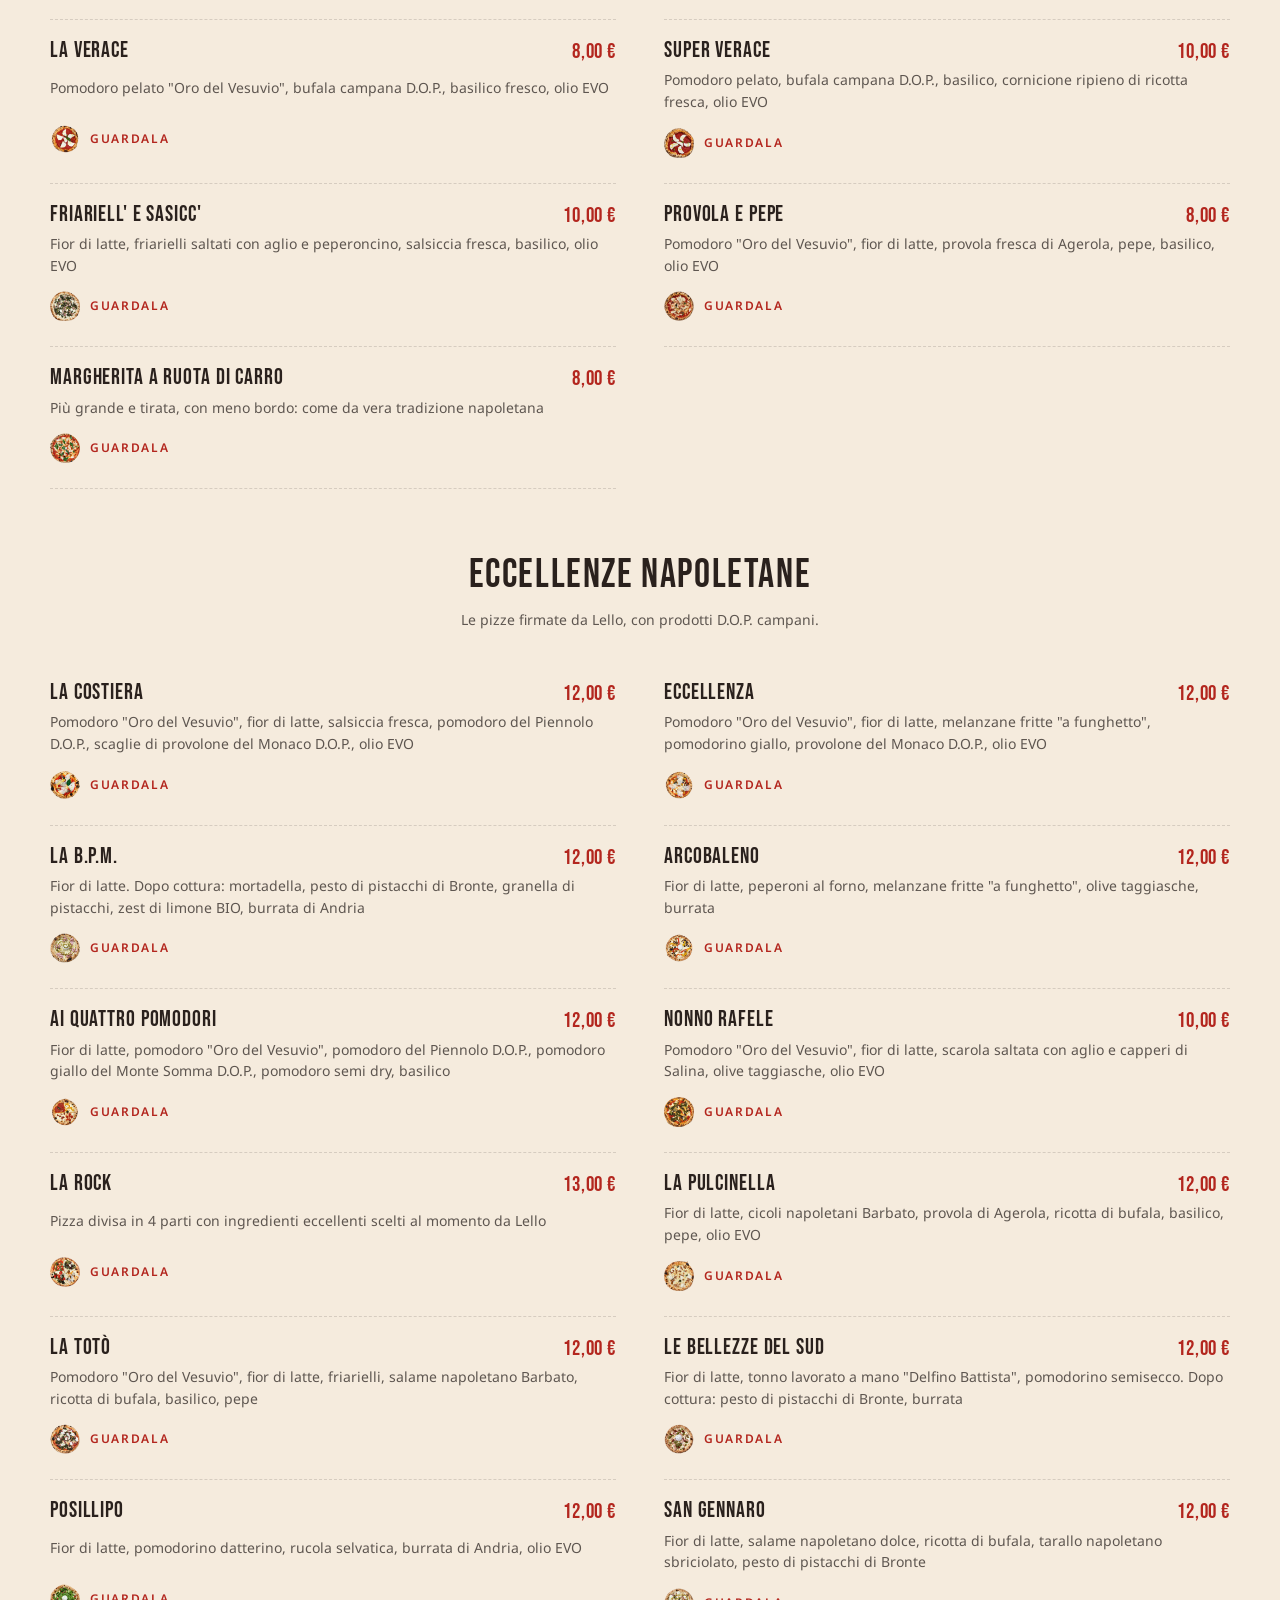
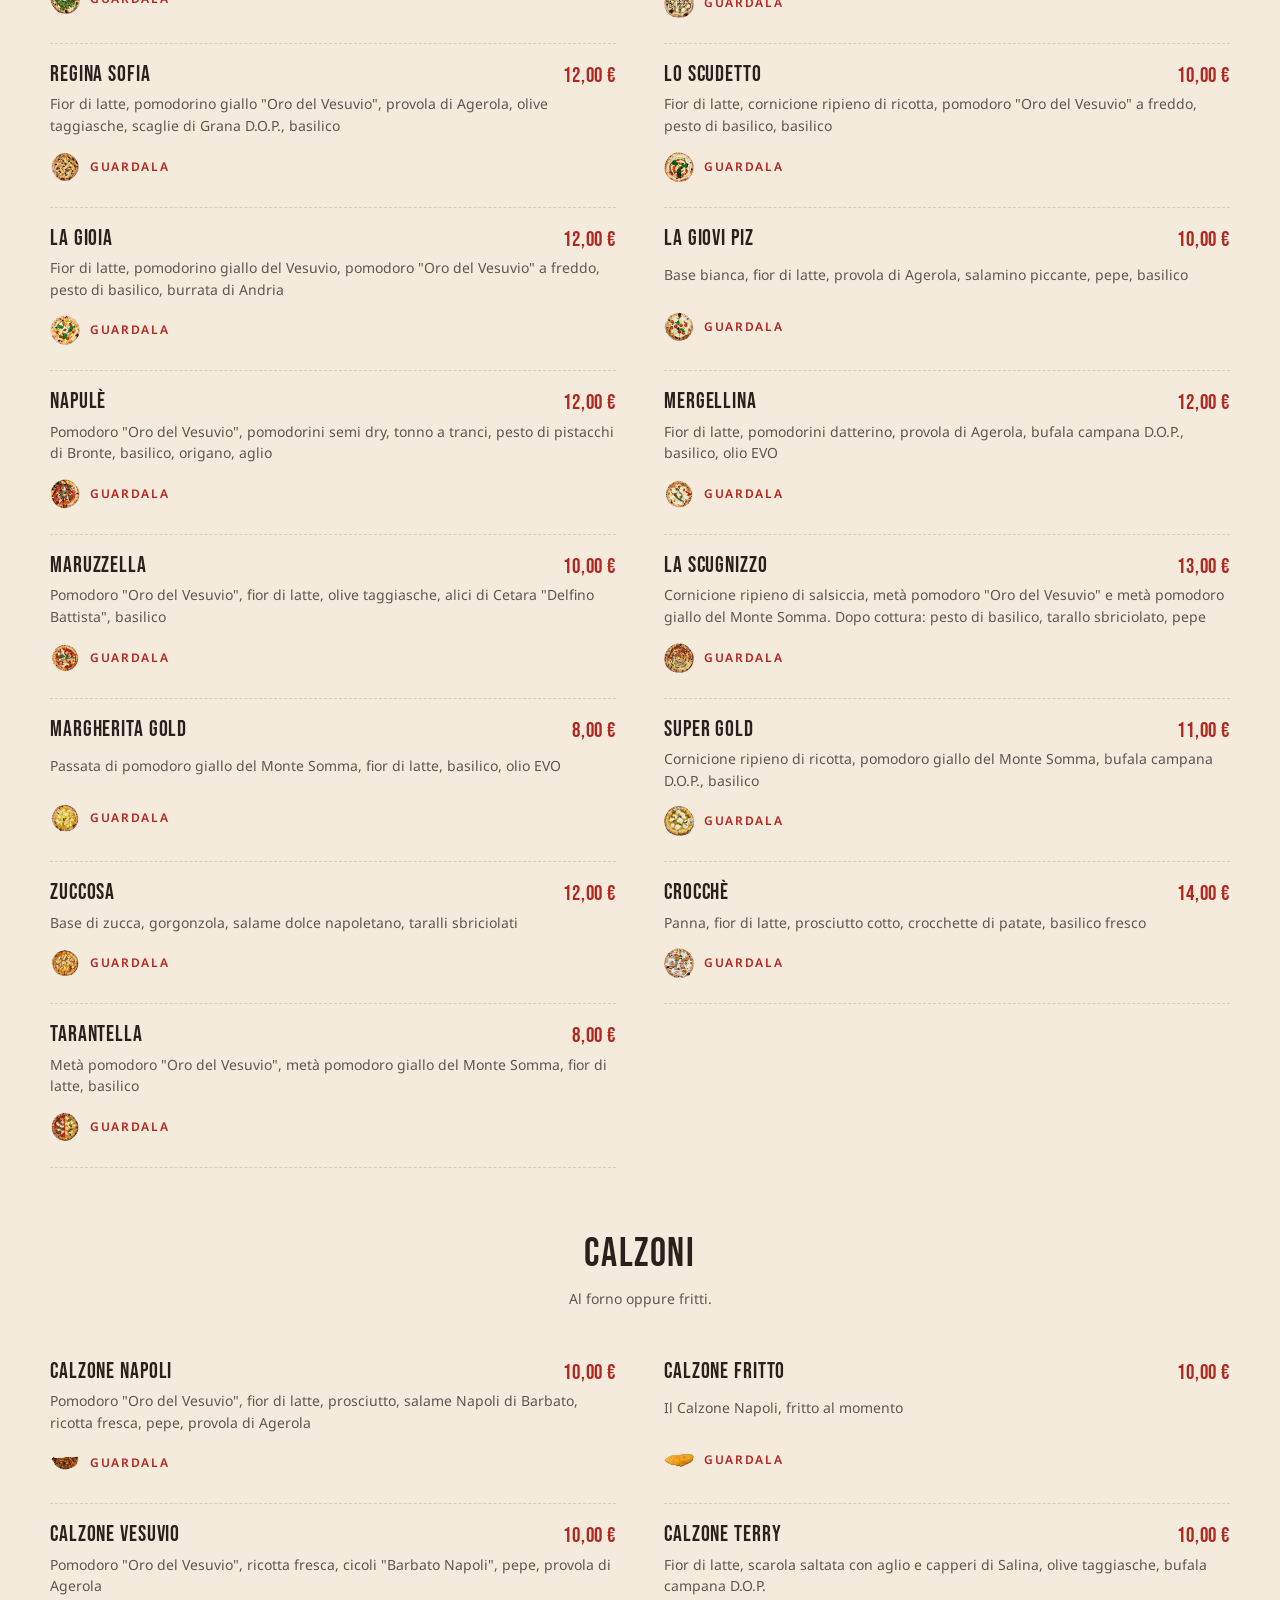
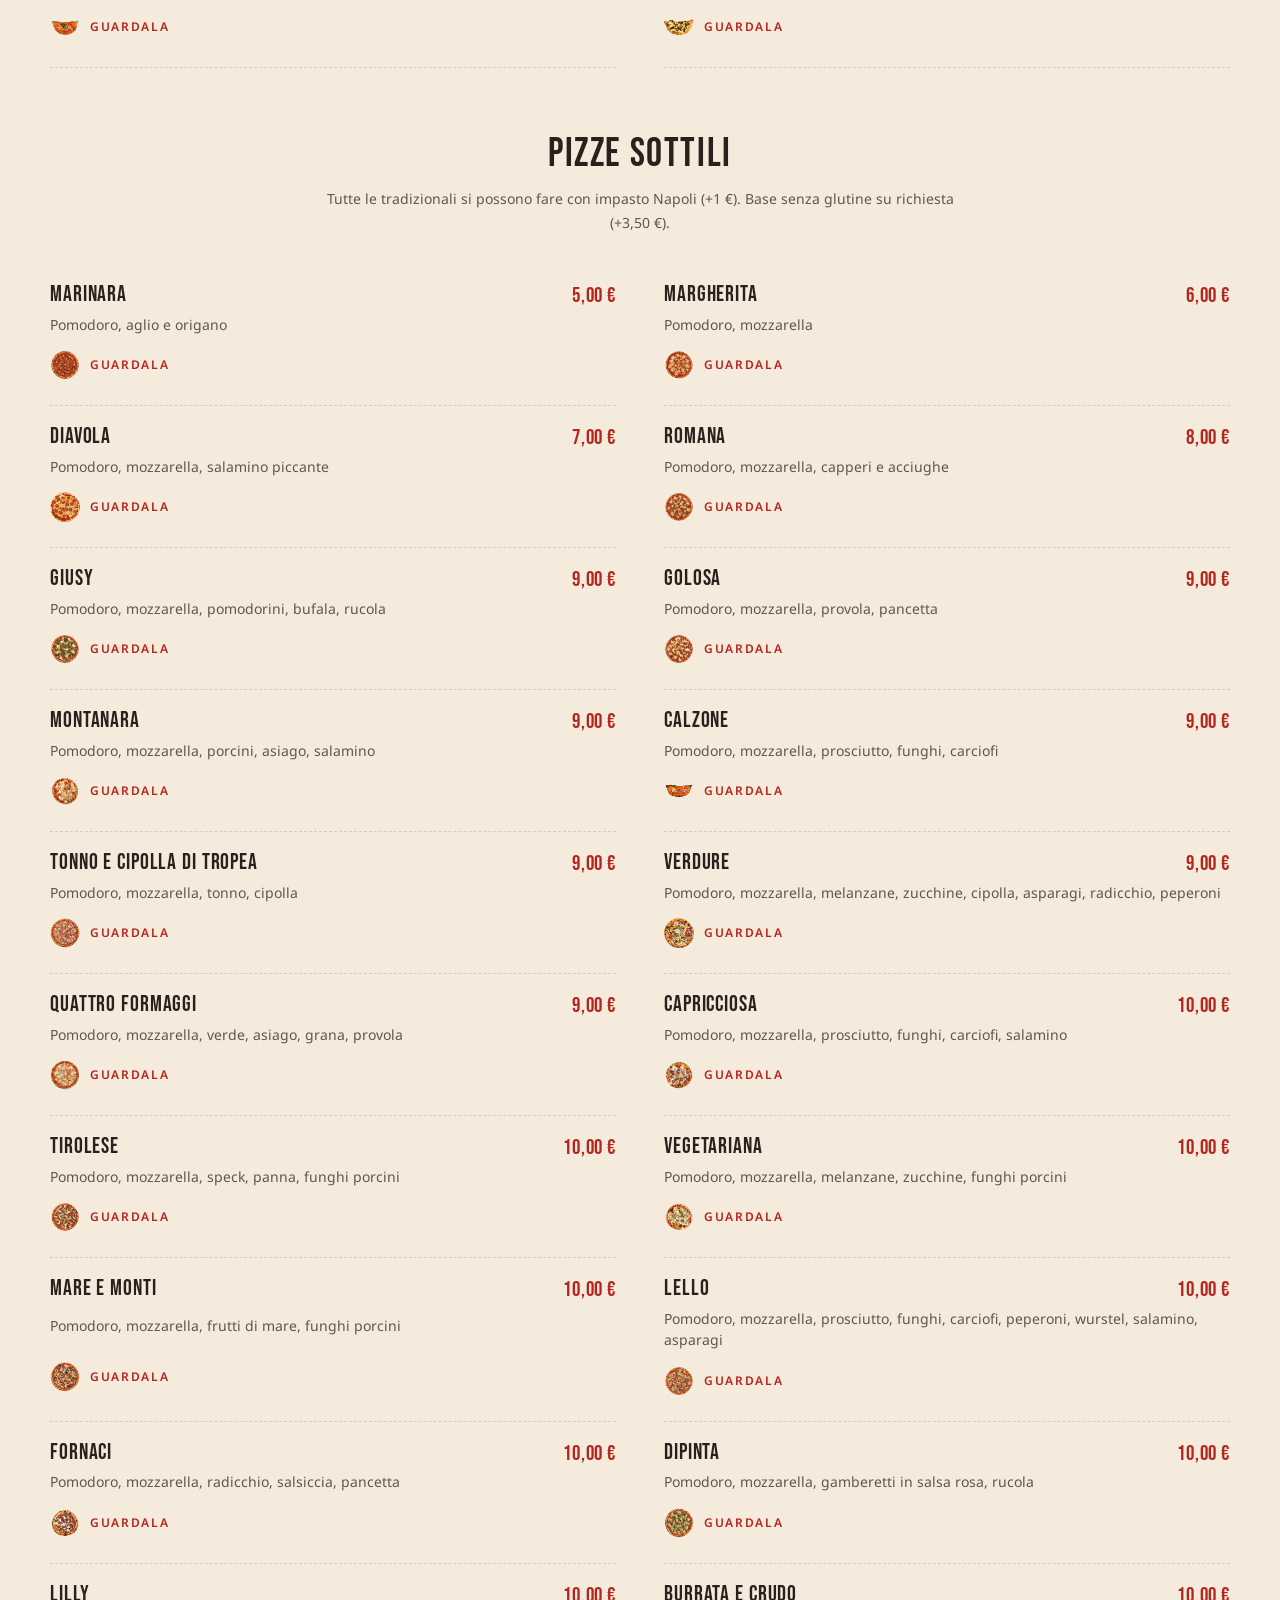
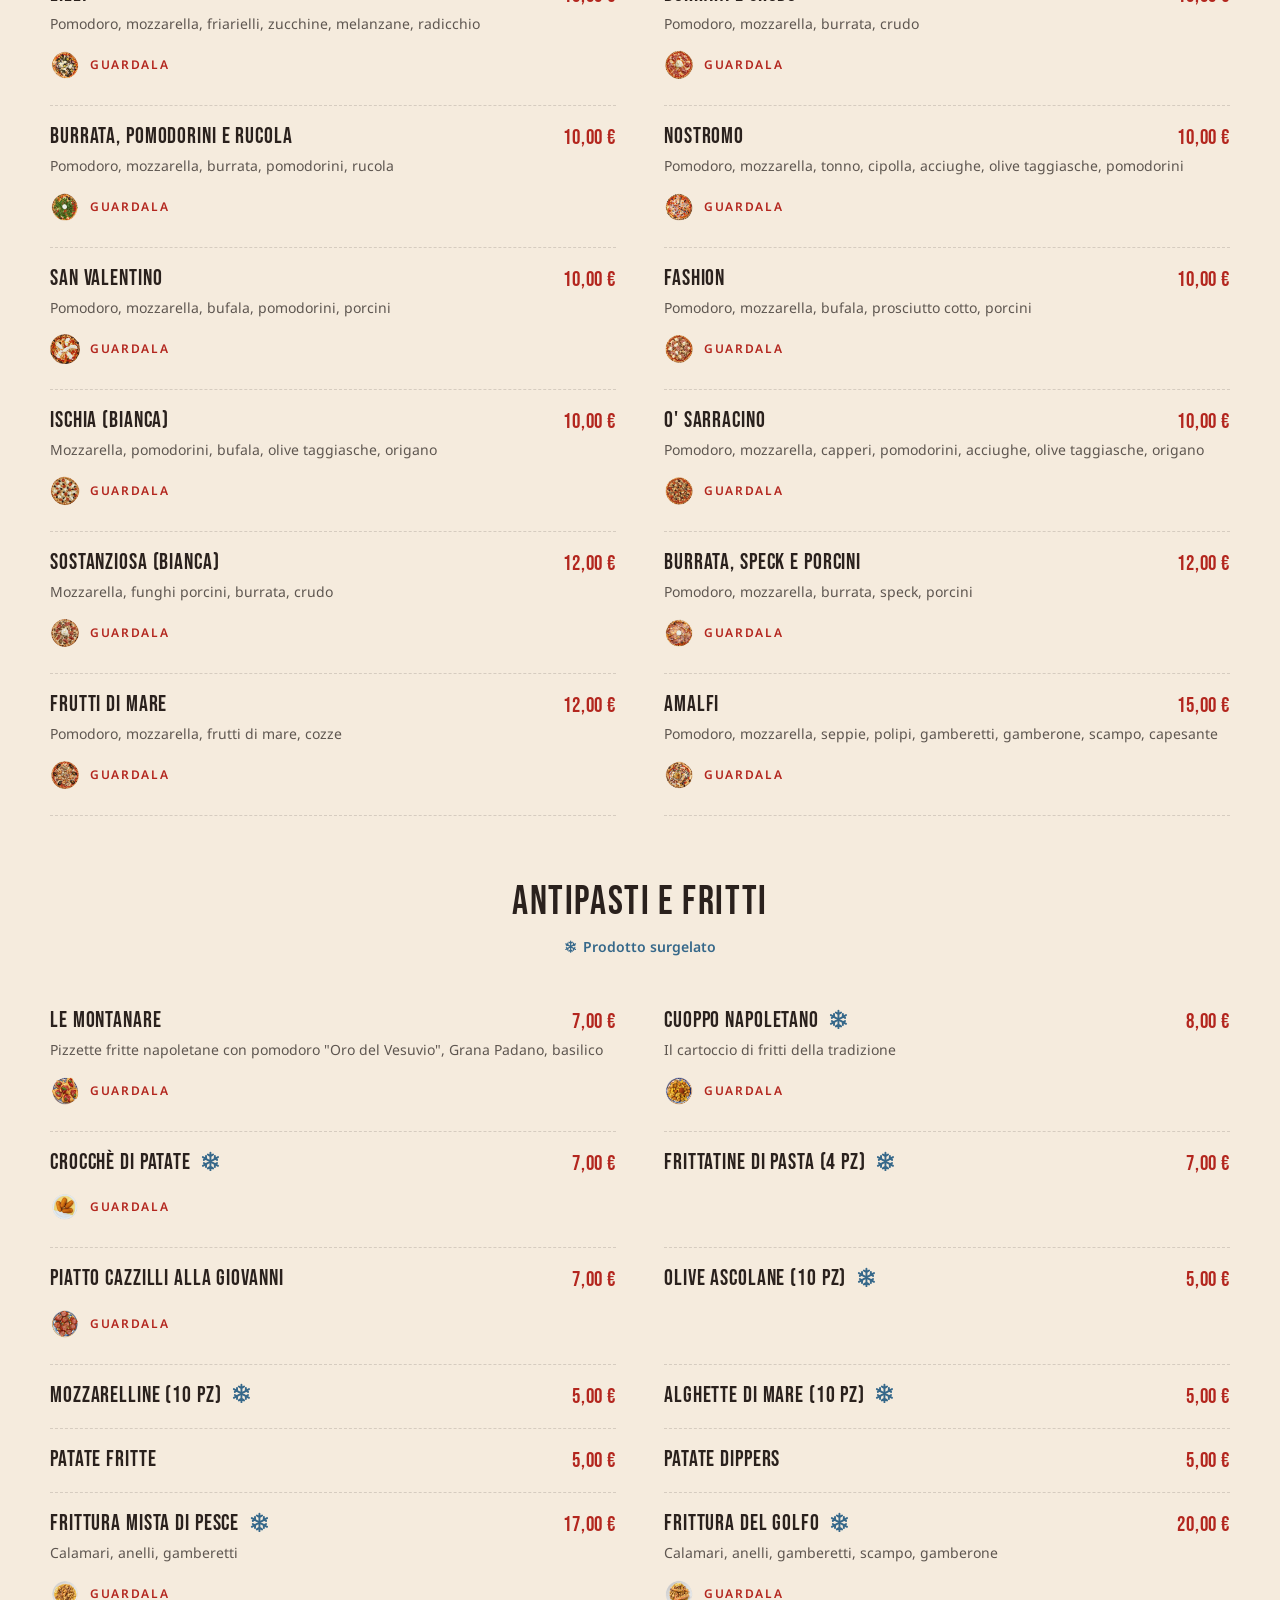
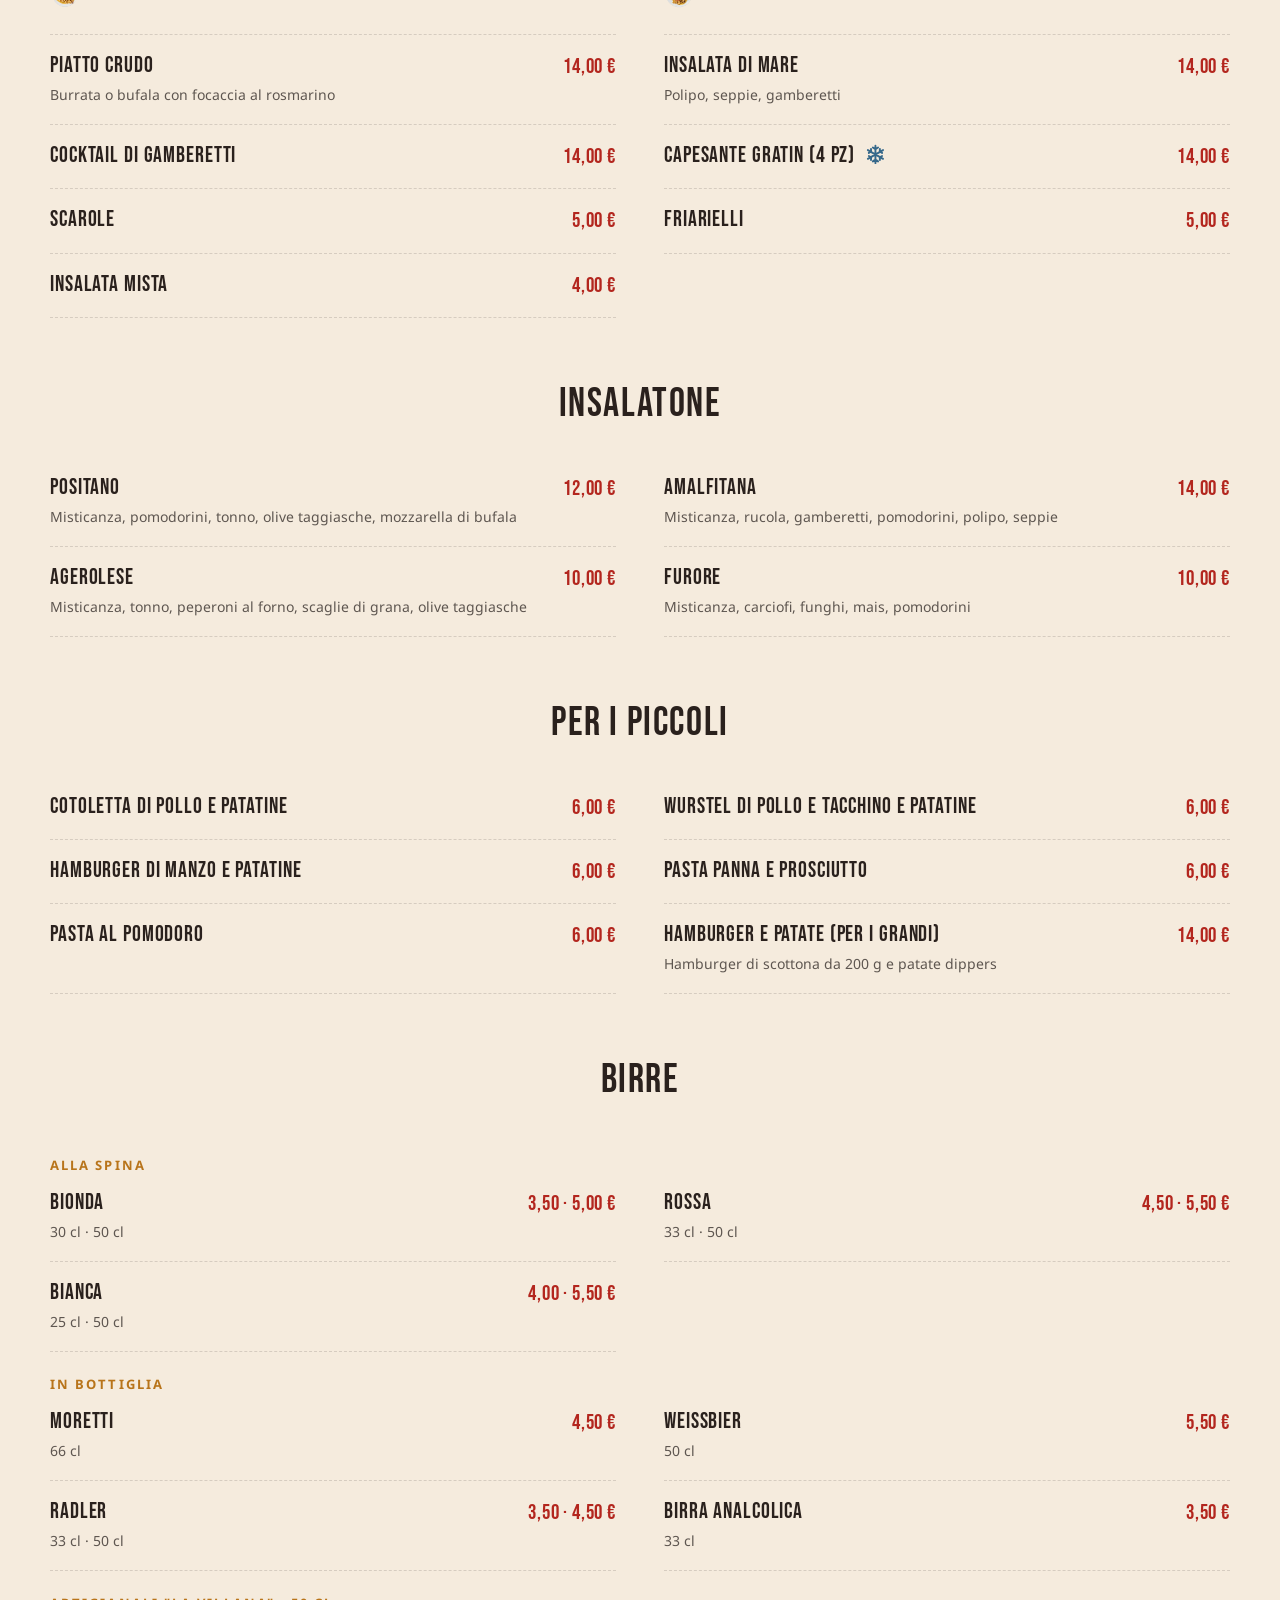
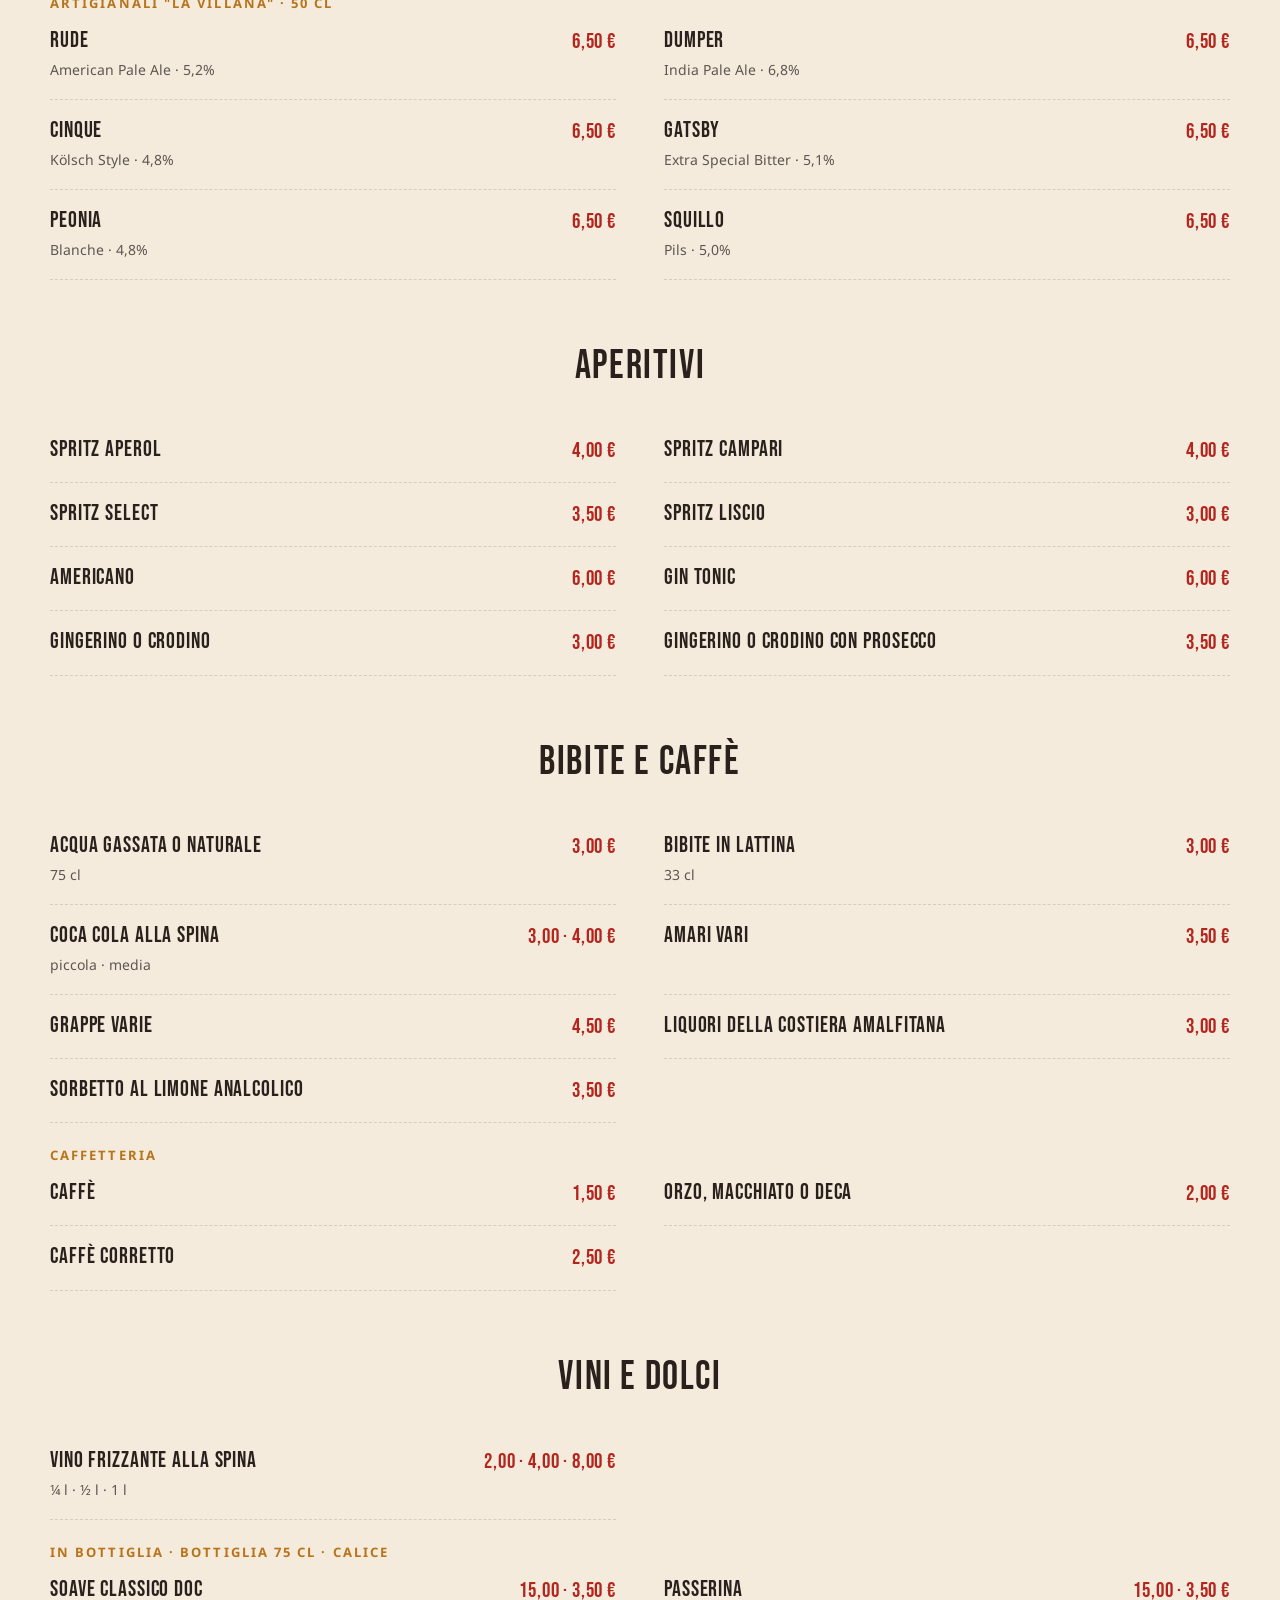
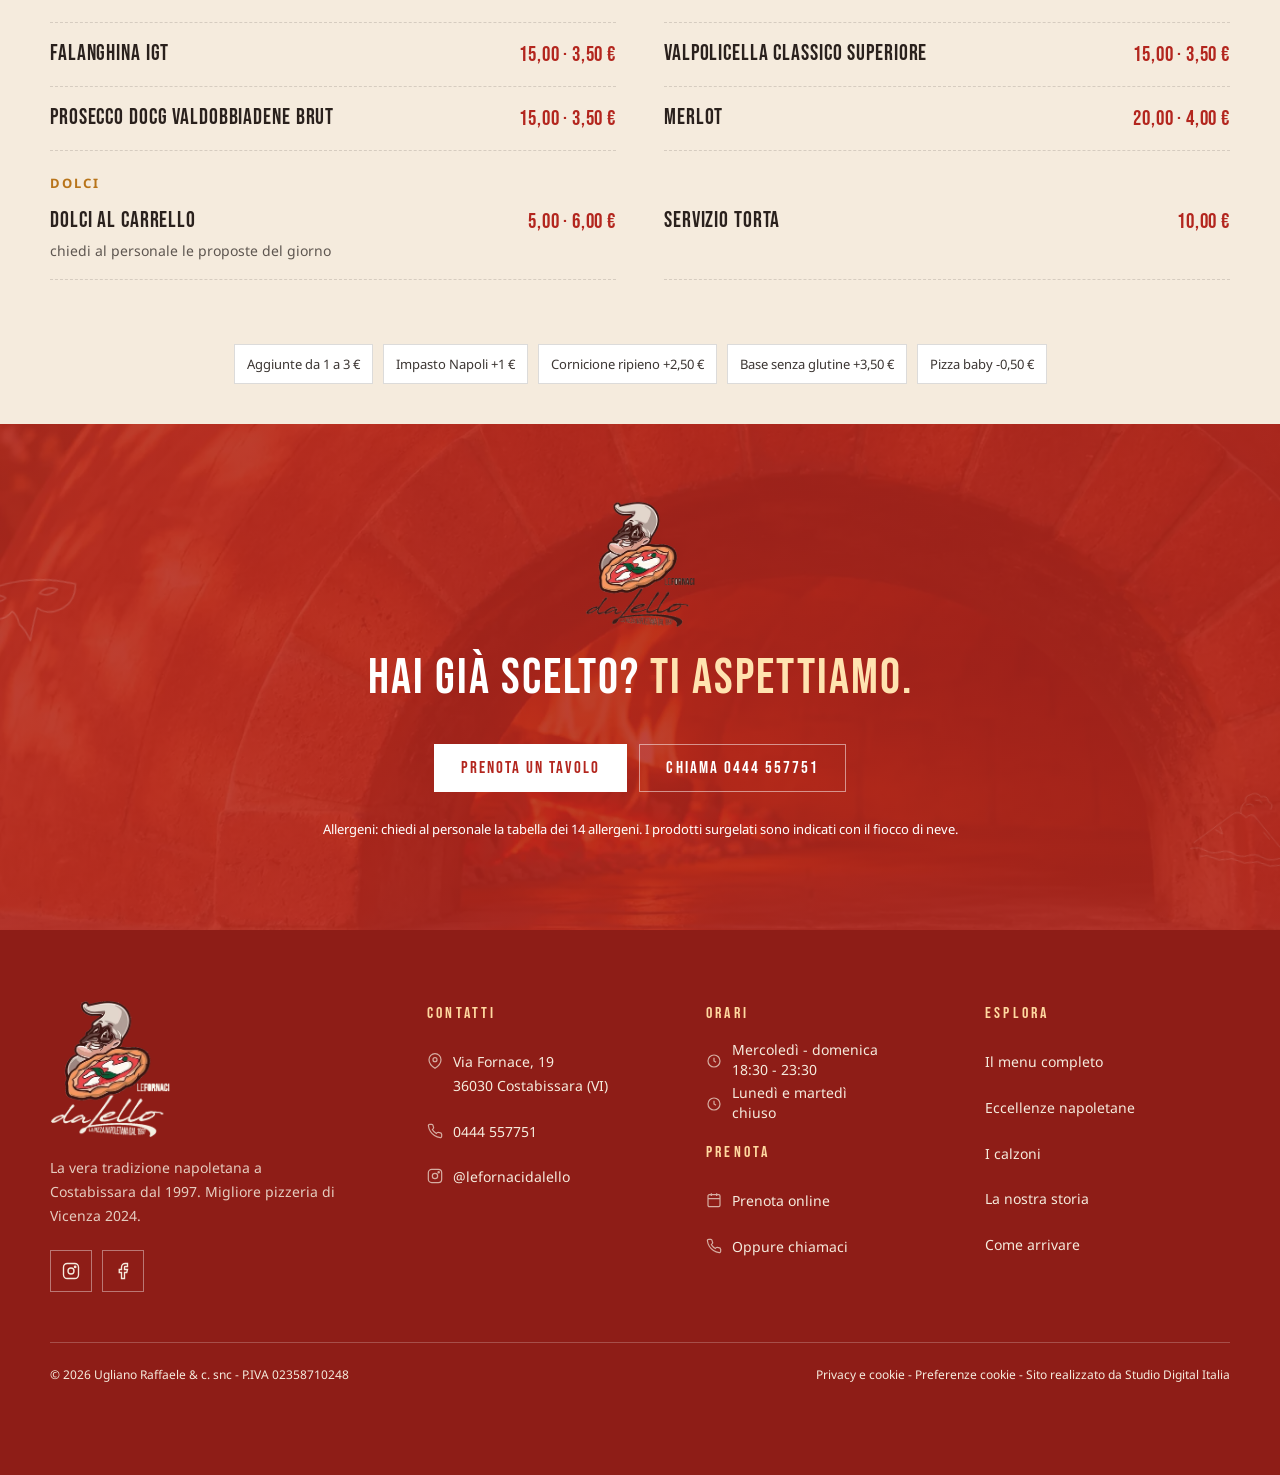
==== commit dc9a8533: "Grafica Napoli illustrata + nuove foto pizze (San Valentino, Diavola, Pulcinella, Nonno Rafele, Verd" ====
--- a/menu.html
+++ b/menu.html
@@ -1,12 +1,12 @@
 <!DOCTYPE html>
-<html lang="it">
+<html lang="it" data-tema="a">
 <head>
 <meta charset="utf-8">
 <meta name="viewport" content="width=device-width, initial-scale=1, viewport-fit=cover">
 <!-- Caricamento con il logo (04/11/2026): a ogni apertura di pagina, minimo 1,5 s (intanto si caricano le foto), massimo 3 s -->
 <script>document.documentElement.classList.add('sp-on')</script>
-<style>.sp{display:none}html.sp-on .sp{display:flex;position:fixed;inset:0;z-index:9999;flex-direction:column;align-items:center;justify-content:center;gap:26px;background:#F3EEE6;animation:spAuto .45s ease 3.3s forwards}html.sp-on .sp img{width:min(210px,50vw);height:auto;animation:spIn .7s cubic-bezier(.2,.8,.2,1) both}html.sp-on .sp i{position:relative;display:block;width:120px;height:3px;overflow:hidden;background:rgba(191,30,46,.15)}html.sp-on .sp i:after{content:"";position:absolute;inset:0;background:#BF1E2E;transform-origin:left;animation:spBar 1.5s ease-out both}html.sp-on .sp.out{opacity:0;visibility:hidden;transition:opacity .45s ease,visibility 0s .45s}@keyframes spIn{from{opacity:0;transform:scale(.92) translateY(8px)}to{opacity:1;transform:none}}@keyframes spBar{from{transform:scaleX(0)}to{transform:scaleX(1)}}@keyframes spAuto{to{opacity:0;visibility:hidden}}@media (prefers-reduced-motion:reduce){html.sp-on .sp img,html.sp-on .sp i:after{animation:none}}</style>
-<link rel="preload" href="assets/img/logo-lello-sm.webp" as="image" type="image/webp">
+<style>.sp{display:none}html.sp-on .sp{display:flex;position:fixed;inset:0;z-index:9999;flex-direction:column;align-items:center;justify-content:center;gap:26px;background:#F5EBDD;animation:spAuto .45s ease 3.3s forwards}html.sp-on .sp img{width:min(210px,50vw);height:auto;animation:spIn .7s cubic-bezier(.2,.8,.2,1) both}html.sp-on .sp i{position:relative;display:block;width:120px;height:3px;overflow:hidden;background:rgba(191,30,46,.15)}html.sp-on .sp i:after{content:"";position:absolute;inset:0;background:#BF1E2E;transform-origin:left;animation:spBar 1.5s ease-out both}html.sp-on .sp.out{opacity:0;visibility:hidden;transition:opacity .45s ease,visibility 0s .45s}@keyframes spIn{from{opacity:0;transform:scale(.92) translateY(8px)}to{opacity:1;transform:none}}@keyframes spBar{from{transform:scaleX(0)}to{transform:scaleX(1)}}@keyframes spAuto{to{opacity:0;visibility:hidden}}@media (prefers-reduced-motion:reduce){html.sp-on .sp img,html.sp-on .sp i:after{animation:none}}</style>
+<link rel="preload" href="assets/img/logo-lello-a-sm.webp" as="image" type="image/webp">
 <title>Menu e prezzi | Pizzeria da Lello Le Fornaci, Costabissara (VI)</title>
 <meta name="description" content="Il menu della Pizzeria da Lello Le Fornaci a Costabissara (Vicenza): pizze napoletane classiche ed eccellenze, calzoni, pizze sottili, fritti, insalatone e bevande, con prezzi e ingredienti.">
 <meta name="robots" content="index, follow, max-image-preview:large">
@@ -19,7 +19,7 @@
 <meta property="og:url" content="https://www.pizzeriadalello.it/menu.html">
 <meta property="og:image" content="https://www.pizzeriadalello.it/assets/img/sito/gallery-45.jpg">
 <script type="application/ld+json">{"@context":"https://schema.org","@graph":[{"@type":"BreadcrumbList","itemListElement":[{"@type":"ListItem","position":1,"name":"Home","item":"https://www.pizzeriadalello.it/"},{"@type":"ListItem","position":2,"name":"Menu","item":"https://www.pizzeriadalello.it/menu.html"}]},{"@type":"Menu","@id":"https://www.pizzeriadalello.it/menu.html#menu","name":"Menu Pizzeria da Lello Le Fornaci","url":"https://www.pizzeriadalello.it/menu.html","inLanguage":"it-IT","isPartOf":{"@id":"https://www.pizzeriadalello.it/#sito"}}]}</script>
-<meta name="theme-color" content="#231F20">
+<meta name="theme-color" content="#F5EBDD">
 <link rel="icon" href="favicon.ico" sizes="any">
 <link rel="icon" type="image/png" href="assets/img/icon-192.png">
 <link rel="apple-touch-icon" href="apple-touch-icon.png">
@@ -28,10 +28,11 @@
 <link rel="preload" href="assets/fonts/fsec-800.woff2" as="font" type="font/woff2" crossorigin>
 <link rel="preload" href="assets/fonts/bebas-neue-latin-400-normal.woff2" as="font" type="font/woff2" crossorigin>
 <link rel="preload" href="assets/fonts/noto-sans-latin-400-normal.woff2" as="font" type="font/woff2" crossorigin>
-<link rel="stylesheet" href="assets/css/style.css">
+<link rel="stylesheet" href="assets/css/style.css?v=20261105">
+<link rel="stylesheet" href="assets/css/tema.css?v=20261108">
 </head>
 <body data-page="menu">
-<div class="sp" aria-hidden="true"><img src="assets/img/logo-lello-sm.webp" srcset="assets/img/logo-lello-sm.webp 254w, assets/img/logo-lello.webp 508w" sizes="210px" alt="" width="254" height="293"><i></i></div>
+<div class="sp" aria-hidden="true"><img src="assets/img/logo-lello-a-sm.webp" srcset="assets/img/logo-lello-a-sm.webp 254w, assets/img/logo-lello-a.webp 508w" sizes="210px" alt="" width="254" height="293"><i></i></div>
 <div id="site-header"></div>
 
 <main id="main">
@@ -51,7 +52,7 @@
 
   <section class="sec dark center">
     <div class="wrap">
-      <img class="cta-logo" src="assets/img/logo-lello-sm.webp" alt="Logo della Pizzeria da Lello Le Fornaci" width="120" height="138" loading="lazy">
+      <img class="cta-logo" src="assets/img/logo-lello-a-sm.webp" alt="Logo della Pizzeria da Lello Le Fornaci" width="120" height="138" loading="lazy">
       <h2 class="h2">Hai già scelto? <em>Ti aspettiamo.</em></h2>
       <div style="margin-top:28px;display:flex;gap:12px;justify-content:center;flex-wrap:wrap"><a class="btn btn-red" href="https://www.octotable.com/book/restaurant/420578/welcome" target="_blank" rel="noopener">Prenota un tavolo</a><a class="btn btn-ghost" href="tel:+390444557751">Chiama 0444 557751</a></div>
       <p style="margin-top:26px;font-size:13px;color:var(--grigio)">Allergeni: chiedi al personale la tabella dei 14 allergeni. I prodotti surgelati sono indicati con il fiocco di neve.</p>
@@ -60,9 +61,10 @@
 </main>
 
 <div id="site-footer"></div>
-<script src="assets/js/menu-data.js"></script>
-<script src="assets/js/pizza-wheel.js"></script>
-<script src="assets/js/main.js"></script>
-<script src="assets/js/consenso.js"></script>
+<script src="assets/js/menu-data.js?v=20261105"></script>
+<script src="assets/js/pizza-wheel.js?v=20261105"></script>
+<script src="assets/js/main.js?v=20261108"></script>
+<script src="assets/js/tema.js?v=20261108"></script>
+<script src="assets/js/consenso.js?v=20261105"></script>
 </body>
 </html>
--- a/assets/css/style.css
+++ b/assets/css/style.css
@@ -880,3 +880,6 @@
   .ftr-bot{align-items:center;text-align:center;margin-top:26px}
 }
 @media (max-width:359px){ .ftr-grid{grid-template-columns:1fr} }
+
+/* 05/11/2026: nella home la ricerca pizza/ingrediente non c'e' (resta solo nella pagina menu) */
+body[data-page="home"] .wh-search{display:none}
--- a/assets/css/tema.css
+++ b/assets/css/tema.css
@@ -0,0 +1,144 @@
+/* Pizzeria da Lello - grafica "Napoli illustrata" (scelta dal cliente, 08/11/2026)
+   Si carica dopo style.css e vale per le pagine con <html data-tema="a">.
+   Struttura, testi e animazioni restano quelli di style.css: qui cambiano solo colori (crema, rosso pomodoro,
+   verde basilico), logo originale ricolorato (assets/img/logo-lello-a...), illustrazioni a linea (assets/bg)
+   e immagini di sfondo (assets/img/sfondi). Mai fondi neri. */
+
+/* ==================== COLORI ==================== */
+html[data-tema="a"]{
+  --nero:#F5EBDD; --nero-2:#FBF4EA; --nero-3:#EADCC8;
+  --crema:#3C3633; --crema-2:#2A211D; --grigio:#5E5650;
+  --rosso:#B3261E; --rosso-2:#B3261E; --rosso-h:#931E17;
+  --basilico:#2F6B2C; --oro:#D9A33A; --scuro:#6B1C16;
+  --line:rgba(42,33,29,.16);
+  --acc:#2F6B2C;            /* eyebrow */
+  --fondo-alt:#FBF4EA;      /* sezioni alterne */
+  --deco1:#B3261E; --deco2:#2F6B2C;
+  --hdr-bg:rgba(245,235,221,.96); --ink:#2A211D;
+  --ftr-bg:#8E1D17; --ftr-tx:#F5EBDD; --ftr-h:#FFD9A0;
+  --wm:transparent;
+}
+html[data-tema] body{background:var(--nero);color:var(--crema)}
+html[data-tema] :focus-visible{outline-color:var(--oro)}
+html[data-tema] .eyebrow,html[data-tema] .pz small{color:var(--acc)}
+html[data-tema] .h2 em,html[data-tema] h1 em{color:var(--rosso-2)}
+html[data-tema] .btn-red{background:var(--rosso);color:#fff}
+html[data-tema] .btn-red:hover{background:var(--rosso-h)}
+html[data-tema] .btn-cream{background:var(--scuro);color:#fff}
+html[data-tema] .btn-cream:hover,html[data-tema] .ck-b:hover{background:var(--rosso-h)}
+html[data-tema] .ck-b{background:var(--scuro);border-color:var(--scuro)}
+html[data-tema] .wh-price{color:var(--rosso)}
+html[data-tema] .hero-head .hint i{background:var(--rosso)}
+
+/* sfondi delle sezioni: crema, alterne leggermente piu' chiare */
+html[data-tema] #instagram,html[data-tema] #dove{background:var(--fondo-alt)}
+
+/* fascia Prenota: rosso pomodoro */
+html[data-tema] #prenota{--crema:#fff;--crema-2:#fff;--grigio:#fff;--line:rgba(255,255,255,.5);color:#fff}
+html[data-tema] #prenota{background:var(--rosso)}
+html[data-tema] #prenota .eyebrow{color:#fff}
+html[data-tema] #prenota .h2 em{color:#FFE3B0}
+html[data-tema] #prenota .btn-red{background:#fff;color:var(--rosso)}
+html[data-tema] #prenota .btn-red:hover{background:var(--ftr-bg);color:#fff}
+html[data-tema] #instagram .ig-band{background:var(--rosso)}
+
+/* le vecchie filigrane col logo lasciano il posto alle illustrazioni */
+html[data-tema] .wm::before,html[data-tema] .hero-wm{display:none}
+
+/* ==================== HEADER, MENU MOBILE, FOOTER, BARRA (chiari o colorati, mai neri) ==================== */
+html[data-tema] .hdr{--crema:var(--ink);--crema-2:var(--ink);--grigio:#5E5650;--line:rgba(42,33,29,.18);background:var(--hdr-bg);color:var(--ink);border-bottom:1px solid var(--line)}
+html[data-tema] .nav{color:var(--ink)}
+html[data-tema] .nav a{opacity:.85}
+html[data-tema] .nav a:hover,html[data-tema] .nav a[aria-current]{opacity:1;border-color:var(--rosso)}
+html[data-tema] .burger span{background:var(--ink)}
+html[data-tema] .hdr .ico-btn{color:var(--ink);border-color:var(--line)}
+html[data-tema] .hdr .ico-btn:hover,html[data-tema] .hdr .ico-btn.ig:hover{color:var(--rosso);border-color:var(--rosso)}
+@media (max-width:980px){
+  html[data-tema] .hdr{background:var(--hdr-bg)}
+  html[data-tema] .nav{background:var(--nero);border-bottom:1px solid var(--line)}
+  html[data-tema] .nav a{border-bottom-color:var(--line)}
+}
+/* logo in header: logo originale piccolo (ricolorato) + scritta "Le Fornaci da Lello" nel colore del tema */
+.hdr-lock,.hdr-mini{display:none}
+html[data-tema] .hdr-logo{gap:10px}
+html[data-tema] .hdr-lock{display:block;height:44px;aspect-ratio:390/100;background:var(--ink);-webkit-mask:url(../img/logo-lefornaci-dalello.png) left center/contain no-repeat;mask:url(../img/logo-lefornaci-dalello.png) left center/contain no-repeat}
+html[data-tema] .hdr-mini{display:block;height:58px;width:auto;flex:0 0 auto}
+@media (max-width:980px){
+  html[data-tema] .hdr-lock{height:32px}
+  html[data-tema] .hdr-mini{height:46px}
+  html[data-tema] .hdr-logo{gap:7px}
+}
+@media (max-width:374px){ html[data-tema] .hdr-lock{height:28px} html[data-tema] .hdr-mini{height:42px} }
+
+html[data-tema] .ftr{--crema:var(--ftr-tx);--crema-2:#fff;--grigio:var(--ftr-tx);--line:rgba(255,255,255,.28);background:var(--ftr-bg);color:var(--ftr-tx);border-top:0}
+html[data-tema] .ftr h5{color:var(--ftr-h)}
+html[data-tema] .ftr a{opacity:1}
+html[data-tema] .ftr a:hover{color:var(--ftr-h)}
+html[data-tema] .ftr-bot{border-top-color:rgba(255,255,255,.22)}
+html[data-tema] .ftr .ico-btn{color:var(--ftr-tx);border-color:rgba(255,255,255,.4)}
+@media (max-width:980px){
+  html[data-tema] .ftr-grid > div:first-child{border-bottom-color:rgba(255,255,255,.22)}
+  html[data-tema] .ftr-grid > div:last-child{border-top-color:rgba(255,255,255,.22)}
+  html[data-tema] .mbar{--crema:var(--ink);--line:rgba(42,33,29,.16);background:var(--hdr-bg)!important;border-top:1px solid var(--line);color:var(--ink)}
+  html[data-tema] .mbar a{color:var(--ink)}
+  html[data-tema] .mbar .go{background:var(--rosso);color:#fff}
+}
+
+/* ==================== LOGO ORIGINALE (ricolorato) IN HERO + CARICAMENTO ==================== */
+/* entrata del logo nella hero quando sparisce il caricamento: sale e oscilla */
+html[data-tema="a"] .hero-logo{animation:logoA 1s cubic-bezier(.2,.8,.2,1) .15s both}
+html.sp-on[data-tema] .hero-logo{animation:none;opacity:0}
+@keyframes logoA{0%{opacity:0;transform:translateY(26px) rotate(3deg)}60%{opacity:1;transform:translateY(-4px) rotate(-8deg)}100%{opacity:1;transform:rotate(-5deg)}}
+@media (max-width:980px){
+  html[data-tema] .hero-logo{width:72px}
+  @keyframes logoA{0%{opacity:0;transform:translateY(16px)}100%{opacity:1;transform:none}}
+}
+@media (max-width:374px){ html[data-tema] .hero-logo{width:64px} }
+
+/* caricamento: logo ricolorato (src nelle pagine), barra rossa */
+html[data-tema].sp-on .sp{background:#F5EBDD}
+html[data-tema].sp-on .sp i{background:rgba(42,33,29,.12)}
+html[data-tema].sp-on .sp i::after{background:var(--rosso)}
+
+/* ==================== ILLUSTRAZIONI DI SFONDO ==================== */
+.has-deco{position:relative;isolation:isolate}
+/* contenitore */
+.deco-box{position:absolute;inset:0;z-index:-1;overflow:hidden;pointer-events:none;display:none}
+html[data-tema] .deco-box{display:block}
+.deco{position:absolute;width:clamp(120px,13vw,200px);aspect-ratio:1;background:var(--deco1);opacity:.12;
+  -webkit-mask-size:contain;mask-size:contain;-webkit-mask-repeat:no-repeat;mask-repeat:no-repeat;-webkit-mask-position:center;mask-position:center;
+  transform:translate3d(0,var(--py,0px),0) rotate(var(--r,0deg));will-change:transform}
+.deco-c2{background:var(--deco2)}
+.deco.deco-l{left:max(-30px,calc(50% - 760px));--r:-8deg}
+.deco.deco-r{right:max(-30px,calc(50% - 760px));--r:7deg}
+.hero .deco{width:clamp(140px,16vw,240px);opacity:.1}
+html[data-tema] #prenota .deco,html[data-tema] body[data-page="menu"] main > section.sec:last-of-type .deco{background:#fff;opacity:.13}
+/* tra 981 e 1280px i margini sono stretti: illustrazioni piu' piccole e fuori dal testo */
+@media (max-width:1280px){ .deco{width:clamp(100px,10vw,140px)} .deco.deco-l{left:-40px} .deco.deco-r{right:-40px} }
+/* telefono: una sola illustrazione per sezione, piccola e nell'angolo, mai sotto il testo */
+@media (max-width:980px){
+  .deco{width:96px;opacity:.09}
+  .deco.deco-l{left:-34px}.deco.deco-r{right:-34px}
+  .deco-box .deco:nth-child(n+2){display:none}
+  .hero .deco{width:110px}
+}
+@media print{ .deco-box{display:none!important} }
+@media (prefers-reduced-motion:reduce){ .deco{transform:rotate(var(--r,0deg));will-change:auto} html[data-tema] .hero-logo{animation:none} }
+
+
+/* ==================== IMMAGINI DI SFONDO ====================
+   Acquerello del golfo di Napoli nella hero; forno a legna nella fascia Prenota, coperto dal rosso (testo bianco leggibile).
+   Immagini leggere in assets/img/sfondi (versione -m per telefono). */
+html[data-tema="a"] .hero{background:linear-gradient(180deg,rgba(245,235,221,.55) 0%,rgba(245,235,221,.25) 45%,rgba(245,235,221,.5) 100%),url(../img/sfondi/acquerello.webp) center 65%/cover no-repeat,var(--nero)}
+html[data-tema] #prenota,html[data-tema] body[data-page="menu"] main > section.sec:last-of-type{background:linear-gradient(var(--sopra),var(--sopra)),url(../img/sfondi/forno.webp) center 60%/cover no-repeat,var(--rosso)}
+html[data-tema="a"]{--sopra:rgba(179,38,30,.86)}
+html[data-tema] body[data-page="menu"] main > section.sec:last-of-type{--crema:#fff;--crema-2:#fff;--grigio:#fff;--line:rgba(255,255,255,.5);color:#fff}
+html[data-tema] body[data-page="menu"] main > section.sec:last-of-type .h2 em{color:#FFE3B0}
+html[data-tema] body[data-page="menu"] main > section.sec:last-of-type .btn-red{background:#fff;color:var(--rosso)}
+/* nella hero l'immagine fa gia' da decorazione: niente disegni sopra */
+html[data-tema] .hero > .deco-box{display:none}
+html[data-tema] .hero:before{opacity:.5}
+@media (max-width:980px){
+  html[data-tema="a"] .hero{background-image:linear-gradient(180deg,rgba(245,235,221,.6) 0%,rgba(245,235,221,.35) 45%,rgba(245,235,221,.6) 100%),url(../img/sfondi/acquerello-m.webp);background-position:center,62% 70%}
+  html[data-tema] #prenota,html[data-tema] body[data-page="menu"] main > section.sec:last-of-type{background-image:linear-gradient(var(--sopra),var(--sopra)),url(../img/sfondi/forno-m.webp)}
+}
